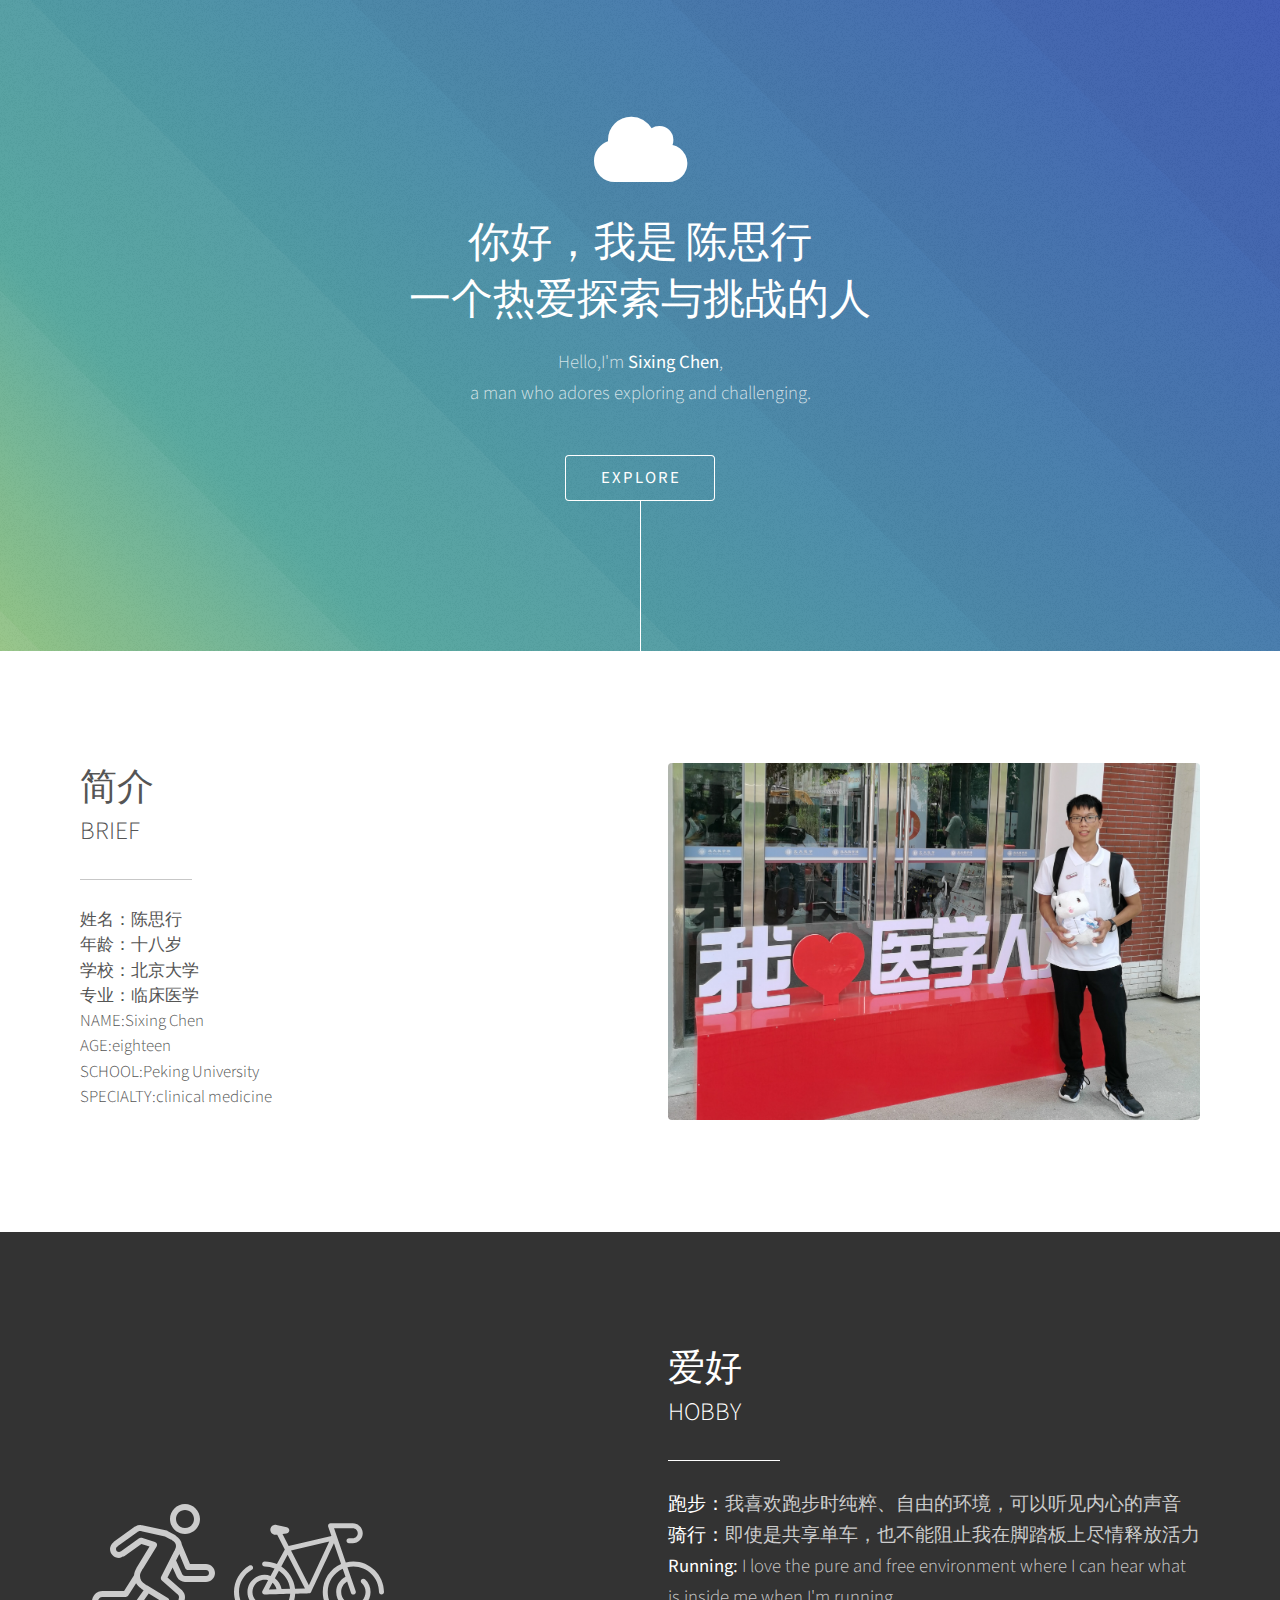
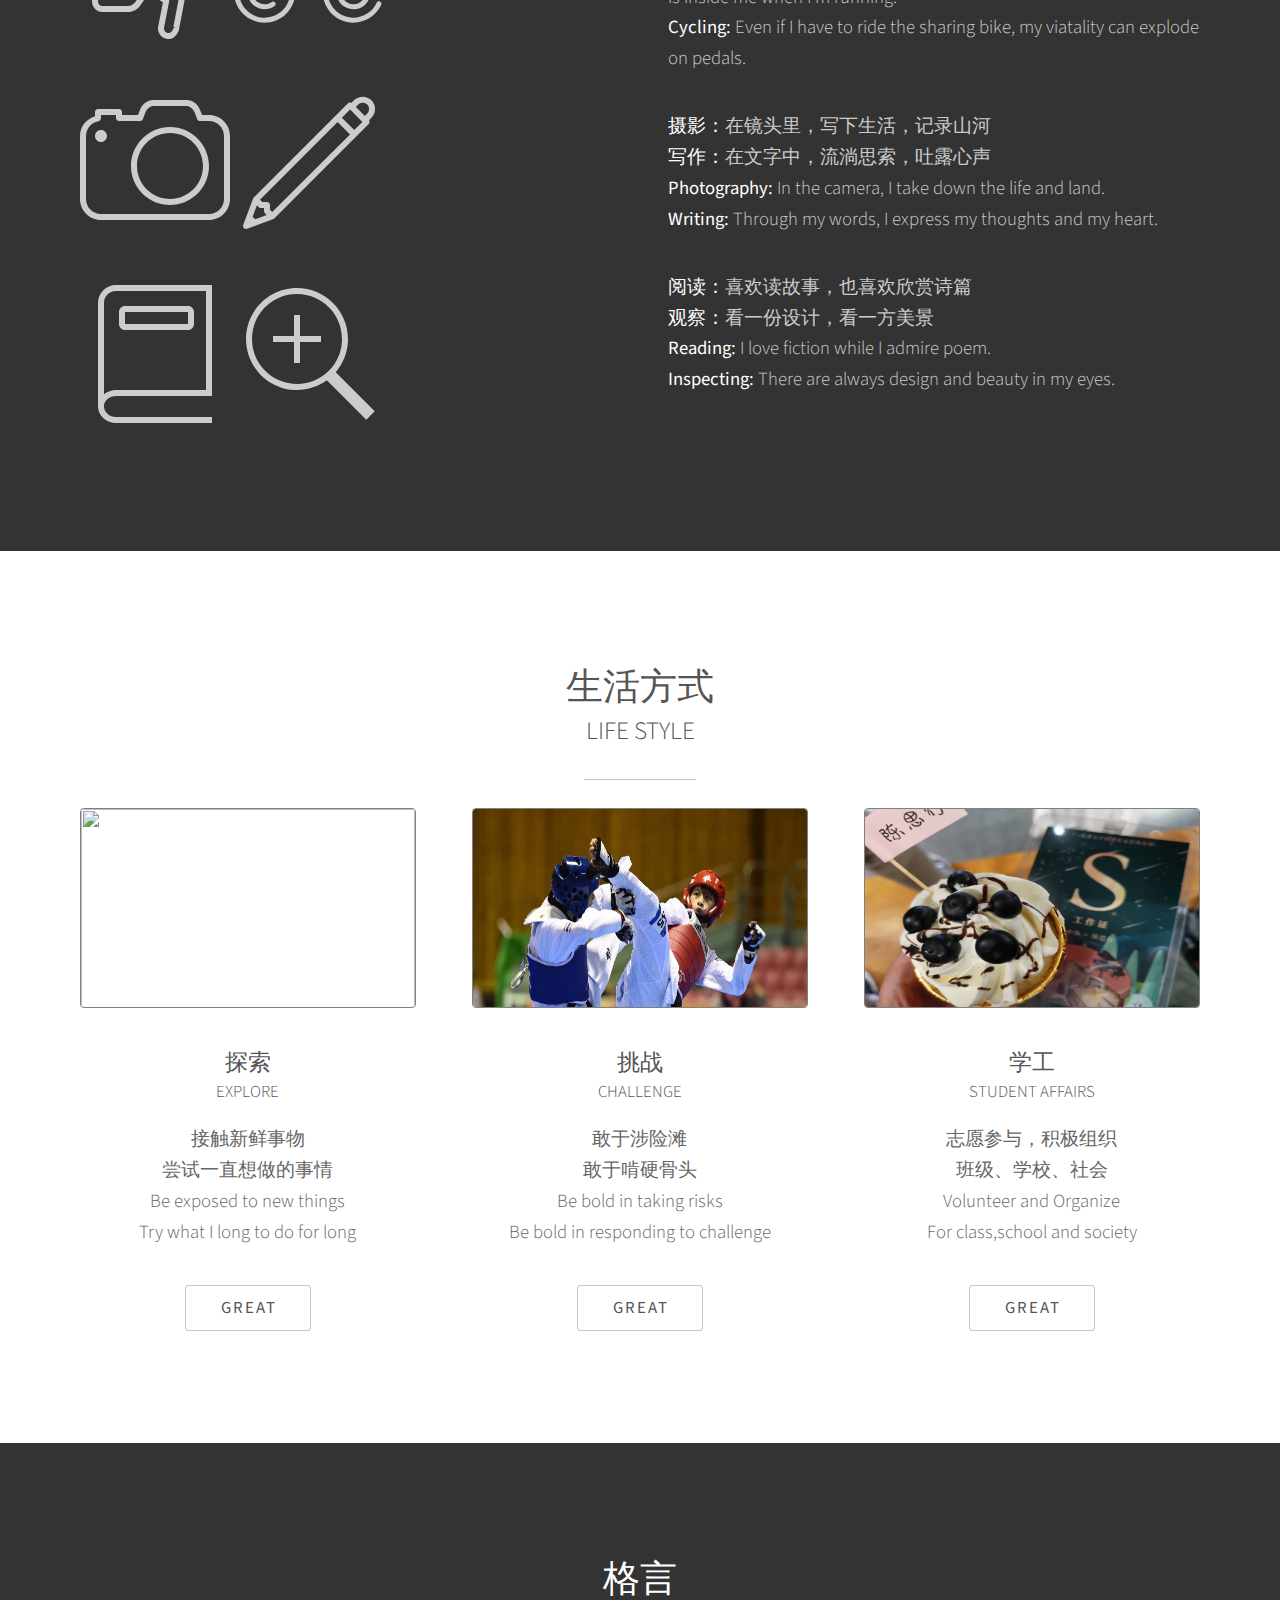
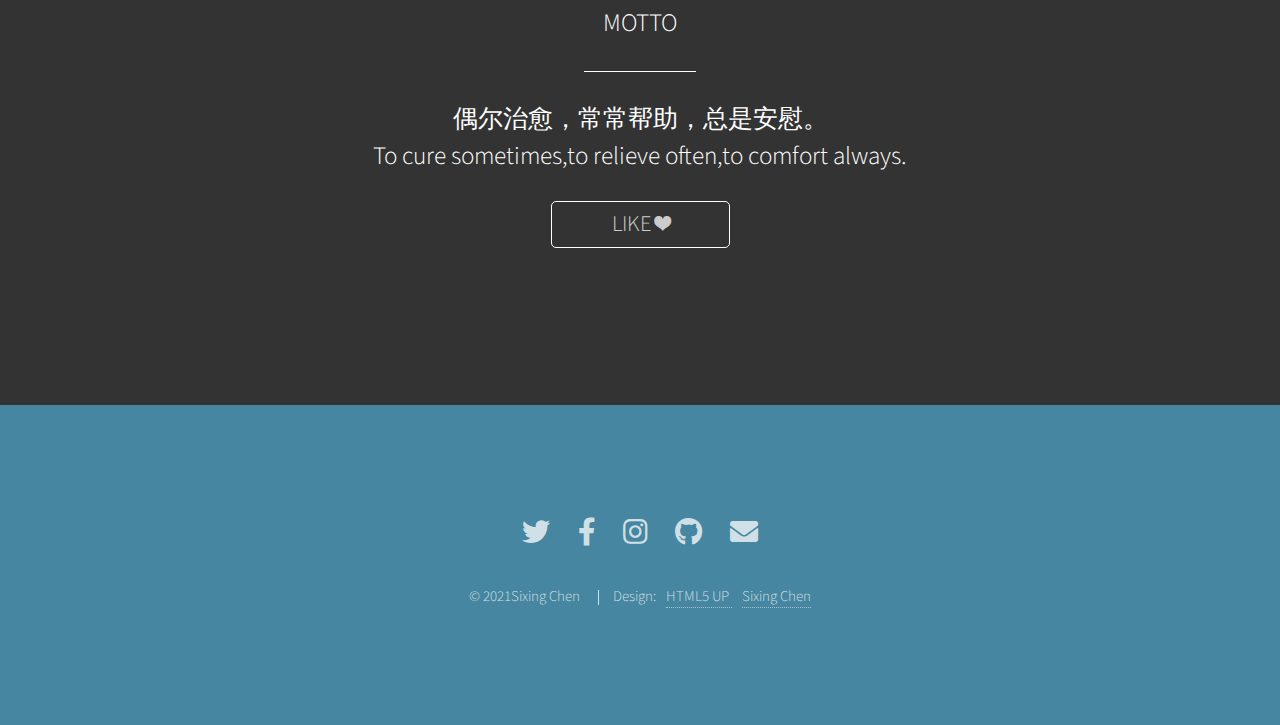
==== index.html @ 9b96d98d "8_3" ====
<!DOCTYPE HTML>
<!--
	Photon by HTML5 UP
	html5up.net | @ajlkn
	Free for personal and commercial use under the CCA 3.0 license (html5up.net/license)
-->
<html>
	<head>
		<title>陈思行个人网站</title>
		<meta charset="utf-8" />
		<meta name="viewport" content="width=device-width, initial-scale=1, user-scalable=no" />
		<link rel="stylesheet" href="assets/css/main.css" />
		<noscript><link rel="stylesheet" href="assets/css/noscript.css" /></noscript>
		<link rel="stylesheet" href="assets/css/selfedit.css" />
		<script src="https://kit.fontawesome.com/3821220a64.js" crossorigin="anonymous"></script>

		<script typet="text/javascript" src="http://libs.baidu.com/jquery/1.9.1/jquery.min.js"></script>
		<script>
			$(function () {            
				$(".like").click(function () {
					$(this).toggleClass('cs');                
				})
			})

		</script>

		<link href='images/头像.jpg' rel='shortcut icon' type='image/x-icon'>

	</head>
	<body class="is-preload">

		<!-- Header -->
			<section id="header">
				<div class="inner">
					<span class="icon solid major fa-cloud"></span>
					<h1>你好，我是 <strong>陈思行</strong><br /></h1>
					<h1>一个热爱探索与挑战的人</h1>
					<!-- <i class="fab fa-alipay" style="color: white; font-size:20px"></i>  -->
					<p>Hello,I'm <strong>Sixing Chen</strong>, <br />
					a man who adores exploring and challenging. </p>
					<ul class="actions special">
						<li><a href="#one" class="button scrolly">Explore</a></li>
					</ul>
				</div>
			</section>

		<!-- One -->
			<section id="one" class="main style1">
				<div class="container">
					<div class="row gtr-150">
						<div class="col-6 col-12-medium">
							<header class="major">
								<h2>简介<br /></h2>
								<h3>BRIEF</h3>
							</header>
							<h5>
								<div>
								姓名：陈思行</br>
								年龄：十八岁</br>
								学校：北京大学</br>
								专业：临床医学</br>
								<span>
								NAME:Sixing Chen</br>
								AGE:eighteen</br>
								SCHOOL:Peking University</br>
								SPECIALTY:clinical medicine</br>
								</span>
								</div>
							</h5>
						</div>
						<div class="col-6 col-12-medium imp-medium">
							<span class="image fit"><img src="images/横版医学人文3.jpg" alt="" /></span>
						</div>
					</div>
				</div>
			</section>

		<!-- Two -->
			<section id="two" class="main style2">
				<div class="container">
					<div class="row gtr-150">
						<div class="col-6 col-12-medium">
							<ul class="major-icons">
								<!-- <li><span class="icon solid style1 major fa-code"></span></li> -->
							</br>
						</br></br></br></br>

						<svg xmlns="http://www.w3.org/2000/svg" x="0px" y="0px"
						width="150" height="150"
						viewBox="0 0 226 226"
						style=" fill:#000000;"><g transform=""><g fill="none" fill-rule="nonzero" stroke="none" stroke-width="1" stroke-linecap="butt" stroke-linejoin="miter" stroke-miterlimit="10" stroke-dasharray="" stroke-dashoffset="0" font-family="none" font-weight="none" font-size="none" text-anchor="none" style="mix-blend-mode: normal"><path d="M0,226v-226h226v226z" fill="none"></path><g fill="#cccccc"><path d="M158.2,9.04c-12.43,0 -22.6,10.17 -22.6,22.6c0,12.41234 10.17,22.6 22.6,22.6c12.43,0 22.6,-10.18766 22.6,-22.6c0,-12.43 -10.17,-22.6 -22.6,-22.6zM158.2,18.08c7.55687,0 13.56,6.02078 13.56,13.56c0,7.53922 -6.00313,13.56 -13.56,13.56c-7.53922,0 -13.56,-6.02078 -13.56,-13.56c0,-7.53922 6.02078,-13.56 13.56,-13.56zM90.4,40.68c-2.34828,0 -4.55531,0.65328 -6.44453,1.695c-0.44141,0.14125 -0.8475,0.35313 -1.23594,0.60031l-31.30453,22.49406c-0.54734,0.38844 -1.00641,0.90047 -1.32422,1.48313c-2.825,2.48953 -4.89078,5.84422 -4.89078,9.8875c0,7.43328 6.12672,13.56 13.56,13.56c2.20703,0 3.93734,-1.20063 5.77359,-2.13641c0.95344,0.01766 1.90687,-0.2825 2.68375,-0.8475l25.24844,-18.15063l12.27109,3.88438l-19.28063,31.42813c-0.21188,0.35313 -0.38844,0.72391 -0.49438,1.11234c-1.9775,3.17812 -3.31937,6.83297 -3.53125,10.80562c-0.10594,0.14125 -0.19422,0.2825 -0.2825,0.42375l-14.74297,23.20031h-32.50516c-8.68687,0 -15.82,7.13313 -15.82,15.82c0,8.68687 7.13313,15.82 15.82,15.82h38.11984c7.30969,0 14.19562,-3.56656 18.43312,-9.53438l13.10094,-18.50375l21.38172,13.18922l-7.13312,36.63672c-0.05297,0.30016 -0.07063,0.61797 -0.07063,0.93578c-0.10594,0.68859 -0.21188,1.39484 -0.21188,2.13641c0,8.68688 7.13313,15.82 15.82,15.82c6.58578,0 11.61781,-4.46703 13.98375,-10.24063c0.81219,-0.68859 1.35953,-1.60672 1.55375,-2.64844v-0.01766l9.16359,-48.21922c0.07063,-0.35313 0.08828,-0.72391 0.07063,-1.09469c0.03531,-0.31781 0.08828,-0.51203 0.08828,-1.05937c0,-3.30172 -1.39484,-6.16203 -3.33703,-8.49266c-0.26484,-0.63562 -0.67094,-1.18297 -1.16531,-1.62438l-21.82312,-19.33359l7.6275,-15.06078l6.35625,14.00141c0.14125,0.31781 0.31781,0.60031 0.51203,0.86516c2.31297,4.16688 6.74469,7.04484 11.82969,7.04484h31.64c7.43328,0 13.56,-6.12672 13.56,-13.56c0,-7.43328 -6.12672,-13.56 -13.56,-13.56h-24.11844l-12.18281,-29.02688c-0.65328,-5.59703 -4.14922,-10.15234 -8.77516,-13.03031c-0.40609,-0.60031 -0.95344,-1.11234 -1.58906,-1.46547l-11.31766,-6.32094c-0.38844,-0.21188 -0.79453,-0.37078 -1.23594,-0.45906l-36.90156,-8.05125c-0.35312,-0.07062 -0.70625,-0.10594 -1.05937,-0.08828c-0.72391,-0.14125 -1.39484,-0.31781 -2.26,-0.31781zM90.4,49.72c0.2825,0 0.63562,0.05297 1.13,0.17656c0.58266,0.14125 1.18297,0.17656 1.76562,0.10594l-0.70625,0.08828l35.45375,7.75109l9.19891,5.12031l-0.52969,-1.64203c0.40609,1.21828 1.30656,2.20703 2.48953,2.71906c3.19578,1.37719 5.43813,4.53766 5.43813,8.28078c0,1.57141 -0.42375,3.01922 -1.20063,4.39641c-0.61797,1.07703 -0.75922,2.33063 -0.42375,3.51359l-0.49437,-1.58906l-20.26937,40.09734c-0.93578,1.83625 -0.51203,4.06094 1.04172,5.42047l23.53578,20.88734l-0.35312,-0.97109c0.26484,0.67094 0.67094,1.28891 1.20062,1.76563c0.91813,0.86516 1.48313,1.99516 1.48313,3.31938c0,-0.08828 -0.01766,0.08828 -0.07063,0.63562c-0.10594,0.70625 -0.01766,1.43016 0.21188,2.10109l-0.37078,-1.05937l-8.22781,43.34609h3.72547c-2.17172,0 -4.04328,1.55375 -4.44938,3.69016c-0.58266,3.14281 -3.28406,5.52641 -6.63875,5.52641c-3.79609,0 -6.78,-2.98391 -6.78,-6.78c0,-0.44141 0.05297,-0.88281 0.14125,-1.34187c0,-0.05297 0.01766,-0.10594 0.01766,-0.15891l7.68047,-39.55c0.35312,-1.85391 -0.45906,-3.72547 -2.06578,-4.71422l-32.71703,-20.19875l0.44141,1.74797c-0.31781,-1.27125 -1.16531,-2.33062 -2.31297,-2.93094c-4.36109,-2.26 -7.345,-6.69172 -7.345,-11.95328c0,-2.94859 0.95344,-5.63234 2.57781,-7.89234c0.79453,-1.11234 1.05937,-2.50719 0.68859,-3.83141l0.49438,1.83625l21.29344,-34.67687c0.72391,-1.18297 0.86516,-2.64844 0.38844,-3.93734c-0.49437,-1.30656 -1.55375,-2.31297 -2.87797,-2.73672l-19.93391,-6.32094c-1.35953,-0.44141 -2.84266,-0.19422 -3.99031,0.63563l-26.66094,19.15703c-0.26484,0.15891 -0.51203,0.31781 -0.74156,0.51203c-0.82984,0.70625 -1.78328,1.09469 -2.87797,1.09469c-2.56016,0 -4.52,-1.95984 -4.52,-4.52c0,-1.65969 0.86516,-3.01922 2.18937,-3.81375c0.22953,-0.15891 0.45906,-0.31781 0.65328,-0.51203c0.01766,-0.01766 0.03531,-0.03531 0.05297,-0.05297l29.99797,-21.50531l-0.8475,0.12359c0.60031,-0.08828 1.18297,-0.31781 1.71266,-0.65328c0.72391,-0.45906 1.51844,-0.70625 2.40125,-0.70625zM149.67203,84.53812l8.88109,21.16984c0.70625,1.67734 2.34828,2.77203 4.16688,2.77203h27.12c2.56016,0 4.52,1.95984 4.52,4.52c0,2.56016 -1.95984,4.52 -4.52,4.52h-31.64c-1.83625,0 -3.35469,-1.07703 -4.07859,-2.61312c-0.31781,-0.68859 -0.81219,-1.28891 -1.43016,-1.73031l0.86516,0.58266l-8.82812,-19.47484zM84.53812,128.44922c1.83625,2.94859 4.34344,5.45578 7.25672,7.41563c0.37078,0.61797 0.88281,1.14766 1.50078,1.51844l2.56016,1.58906l-12.78312,18.02703c-2.5425,3.58422 -6.65641,5.72063 -11.05281,5.72063h-38.11984c-3.79609,0 -6.78,-2.98391 -6.78,-6.78c0,-3.79609 2.98391,-6.78 6.78,-6.78h34.99469c1.55375,0 2.98391,-0.79453 3.81375,-2.10109z"></path></g><path d="" fill="none"></path></g></g></svg>

						<svg xmlns="http://www.w3.org/2000/svg" x="0px" y="0px"
						width="150" height="150"
						viewBox="0 0 226 226"
						style=" fill:#000000;"><g fill="none" fill-rule="nonzero" stroke="none" stroke-width="1" stroke-linecap="butt" stroke-linejoin="miter" stroke-miterlimit="10" stroke-dasharray="" stroke-dashoffset="0" font-family="none" font-weight="none" font-size="none" text-anchor="none" style="mix-blend-mode: normal"><path d="M0,226v-226h226v226z" fill="none"></path><g fill="#cccccc"><path d="M168.4458,97.00862l-17.67744,-51.33778h28.1483c4.15369,0 7.53333,3.37964 7.53333,7.53333c0,4.15369 -3.37964,7.53333 -7.53333,7.53333h-5.65c-2.08014,0 -3.76667,1.68652 -3.76667,3.76667c0,2.08014 1.68652,3.76667 3.76667,3.76667h5.65c8.30785,0 15.06667,-6.75881 15.06667,-15.06667c0,-8.30785 -6.75881,-15.06667 -15.06667,-15.06667h-33.42917c-2.58346,0 -4.40323,2.54956 -3.56138,4.99272l4.84393,14.06662l-64.42836,15.00405l-9.26788,-17.96088l6.01537,-0.73215c5.44142,-0.66246 5.80208,-8.46511 0.44164,-9.62195l-15.55257,-3.35422c-2.41961,-0.52121 -4.94375,0.10311 -7.04885,2.20774c-4.71445,4.7154 -1.31504,12.76759 5.27239,12.76759c0.57912,0 0.76134,-0.03673 2.8961,-0.29662l11.45867,22.20874l-11.89419,22.04442c-5.67213,-2.49542 -11.93704,-3.88438 -18.5207,-3.88438c-2.08014,0 -3.76667,1.68653 -3.76667,3.76667c0,2.08014 1.68652,3.76667 3.76667,3.76667c5.29028,0 10.33479,1.07162 14.93013,3.0058l-6.0761,11.26139c-16.91375,-6.14438 -34.74985,6.4556 -34.74985,24.34114c0,21.08015 23.91975,33.21823 40.91824,21.09569c1.69359,-1.20816 2.08767,-3.56044 0.87952,-5.25403c-1.20816,-1.69359 -3.56091,-2.0872 -5.25403,-0.87952c-12.06934,8.60872 -29.0104,-0.03625 -29.0104,-14.96214c0,-12.1475 11.69362,-21.09004 23.58875,-17.61811l-8.54092,15.82942c-1.36918,2.53685 0.51132,5.62928 3.42108,5.55395c8.12423,-0.22883 24.303,-0.68459 38.39834,-1.0815c-1.38425,20.04008 -18.11908,35.92458 -38.50475,35.92458c-21.28873,0 -38.60833,-17.3196 -38.60833,-38.60833c0,-13.74457 7.40103,-26.56206 19.31405,-33.44988c1.80094,-1.04101 2.41726,-3.3448 1.37577,-5.14621c-1.04148,-1.80141 -3.34527,-2.41679 -5.14621,-1.37577c-14.23423,8.2297 -23.07695,23.5459 -23.07695,39.97187c0,25.44242 20.69925,46.14167 46.14167,46.14167c24.61375,0 44.78708,-19.37291 46.07528,-43.6712c22.7549,-0.64128 21.1503,-0.55182 21.7605,-0.71614c1.01512,-0.27167 1.89275,-0.9638 2.38524,-1.9403c0.04332,-0.08663 34.19145,-73.14019 34.23241,-73.22777l10.73029,31.16258c-16.24045,7.15102 -27.60872,23.39712 -27.60872,42.25117c0,25.44242 20.69925,46.14167 46.14167,46.14167c17.96041,0 34.4198,-10.54478 41.93336,-26.86528c0.8701,-1.88993 0.04379,-4.12685 -1.84614,-4.99648c-1.88945,-0.8701 -4.12685,-0.04426 -4.99648,1.84614c-6.28798,13.65746 -20.06174,22.48229 -35.09074,22.48229c-21.28873,0 -38.60833,-17.3196 -38.60833,-38.60833c0,-15.55633 9.25376,-28.98403 22.54068,-35.09215l4.16358,12.09194c-8.4976,4.39664 -13.99175,13.22288 -13.99175,23.00021c0,14.27896 11.61687,25.89583 25.89583,25.89583c23.55203,0 34.85202,-29.12669 17.46603,-45.01449c-1.53492,-1.40261 -3.91733,-1.29715 -5.32136,0.23965c-1.40308,1.53539 -1.2962,3.9178 0.23965,5.32136c12.3283,11.26704 4.31707,31.92015 -12.38433,31.92015c-10.12527,0 -18.3625,-8.23723 -18.3625,-18.3625c0,-6.55306 3.47993,-12.50439 8.94819,-15.77009l5.85246,16.99661c0.67753,1.96808 2.82265,3.01192 4.7879,2.33533c1.96714,-0.67706 3.01239,-2.82076 2.33533,-4.7879l-12.50769,-36.32432c24.37316,-5.80773 47.55464,12.79348 47.55464,37.55037c0,2.08014 1.68652,3.76667 3.76667,3.76667c2.08014,0 3.76667,-1.68653 3.76667,-3.76667c0,-29.99114 -28.35641,-52.16692 -57.5542,-44.71222zM62.36894,47.9539c0.06498,-0.06498 0.02448,-0.05744 0.18551,-0.0226zM67.69642,109.70464c9.01222,6.0874 15.31668,15.87885 16.7386,27.16944l-12.78407,0.36019c-1.11823,-6.42311 -4.63112,-12.2299 -10.02969,-16.27012zM58.00761,127.66175c2.94506,2.48176 5.08877,5.87977 6.0036,9.78768l-11.45867,0.32299zM92.0046,136.66079c-1.54104,-14.06003 -9.42326,-26.23907 -20.71808,-33.60903l9.4548,-17.52206l26.16468,50.71157zM112.83332,131.29941l-26.92978,-52.19282l57.59751,-13.4131z"></path></g></g></svg>

					</br>
				</br>

				<svg xmlns="http://www.w3.org/2000/svg" x="0px" y="0px"
				width="150" height="150"
				viewBox="0 0 172 172"
				style=" fill:#000000;"><g fill="none" fill-rule="nonzero" stroke="none" stroke-width="1" stroke-linecap="butt" stroke-linejoin="miter" stroke-miterlimit="10" stroke-dasharray="" stroke-dashoffset="0" font-family="none" font-weight="none" font-size="none" text-anchor="none" style="mix-blend-mode: normal"><path d="M0,172v-172h172v172z" fill="none"></path><g fill="#cccccc"><path d="M83.85,13.76c-6.54406,0 -12.64469,4.86438 -15.265,11.61l-2.15,5.59h-18.275v-3.44c0,-1.89469 -1.54531,-3.44 -3.44,-3.44h-24.08c-1.89469,0 -3.44,1.54531 -3.44,3.44v4.8375c-9.84969,3.02344 -17.2,11.87875 -17.2,22.6825v72.24c0,13.26281 10.81719,24.08 24.08,24.08h123.84c13.26281,0 24.08,-10.81719 24.08,-24.08v-72.24c0,-13.26281 -10.81719,-24.08 -24.08,-24.08h-7.955l-2.15,-5.59c-2.62031,-6.74562 -8.7075,-11.61 -15.265,-11.61zM83.85,20.64h38.7c2.63375,0 7.17563,2.98313 8.815,7.2025l3.01,7.8475c0.52406,1.31688 1.81406,2.16344 3.225,2.15h10.32c9.54063,0 17.2,7.65938 17.2,17.2v72.24c0,9.54063 -7.65937,17.2 -17.2,17.2h-123.84c-9.54062,0 -17.2,-7.65937 -17.2,-17.2v-72.24c0,-8.55969 6.16781,-15.61437 14.2975,-16.985c1.65281,-0.25531 2.87563,-1.66625 2.9025,-3.3325v-3.7625h17.2v3.44c0,1.89469 1.54531,3.44 3.44,3.44h24.08c1.41094,0.01344 2.70094,-0.83312 3.225,-2.15l3.01,-7.8475c1.63938,-4.21937 6.18125,-7.2025 8.815,-7.2025zM103.2,44.72c-24.64437,0 -44.72,20.07563 -44.72,44.72c0,24.64438 20.07563,44.72 44.72,44.72c24.64438,0 44.72,-20.07562 44.72,-44.72c0,-24.64437 -20.07562,-44.72 -44.72,-44.72zM24.08,48.16c-3.80281,0 -6.88,3.07719 -6.88,6.88c0,3.80281 3.07719,6.88 6.88,6.88c3.80281,0 6.88,-3.07719 6.88,-6.88c0,-3.80281 -3.07719,-6.88 -6.88,-6.88zM103.2,51.6c20.93563,0 37.84,16.90438 37.84,37.84c0,20.93563 -16.90437,37.84 -37.84,37.84c-20.93562,0 -37.84,-16.90437 -37.84,-37.84c0,-20.93562 16.90438,-37.84 37.84,-37.84z"></path></g></g></svg>

				<svg xmlns="http://www.w3.org/2000/svg" x="0px" y="0px"
				width="150" height="150"
				viewBox="0 0 226 226"
				style=" fill:#000000;"><g fill="none" fill-rule="nonzero" stroke="none" stroke-width="1" stroke-linecap="butt" stroke-linejoin="miter" stroke-miterlimit="10" stroke-dasharray="" stroke-dashoffset="0" font-family="none" font-weight="none" font-size="none" text-anchor="none" style="mix-blend-mode: normal"><path d="M0,226v-226h226v226z" fill="none"></path><g fill="#cccccc"><path d="M193.93625,13.13625c-4.76719,0 -9.53437,1.76563 -13.13625,5.3675l-3.81375,3.6725c-0.91813,-0.47672 -1.95984,-0.61797 -2.96625,-0.42375c-0.86516,0.19422 -1.64203,0.63563 -2.26,1.27125l-141.95625,141.95625c-0.44141,0.44141 -0.77688,0.97109 -0.98875,1.55375l-14.9725,39.8325c-0.60031,1.64203 -0.19422,3.49594 1.05937,4.73188c1.23594,1.25359 3.08984,1.65969 4.73188,1.05937l39.8325,-14.9725c0.58266,-0.21187 1.11234,-0.54734 1.55375,-0.98875l141.95625,-141.95625c1.51844,-1.57141 1.71266,-4.00797 0.42375,-5.79125l3.6725,-3.6725c7.20375,-7.20375 7.20375,-19.06875 0,-26.2725c-3.60188,-3.60187 -8.36906,-5.3675 -13.13625,-5.3675zM193.93625,22.17625c2.47188,0 4.96141,0.86516 6.78,2.68375c3.65484,3.65484 3.65484,9.90516 0,13.56l-3.53125,3.6725l-13.56,-13.56l3.53125,-3.6725c1.81859,-1.81859 4.30813,-2.68375 6.78,-2.68375zM174.8675,32.4875l18.645,18.645l-12.43,12.28875l-18.50375,-18.50375zM156.08125,51.27375l18.645,18.645l-117.09625,116.955l-3.39,-3.53125v-7.0625c0,-2.48953 -2.03047,-4.52 -4.52,-4.52h-7.0625l-3.53125,-3.39zM34.60625,176.70375l2.825,2.825c0.86516,0.8475 2.04812,1.30656 3.24875,1.27125h4.52v4.52c-0.03531,1.20063 0.42375,2.38359 1.27125,3.24875l2.825,2.825l-17.2325,6.4975l-3.955,-3.955z"></path></g></g></svg>

			</br>
		</br>

		<svg xmlns="http://www.w3.org/2000/svg" x="0px" y="0px"
		width="150" height="150"
		viewBox="0 0 226 226"
		style=" fill:#000000;"><g fill="none" fill-rule="nonzero" stroke="none" stroke-width="1" stroke-linecap="butt" stroke-linejoin="miter" stroke-miterlimit="10" stroke-dasharray="" stroke-dashoffset="0" font-family="none" font-weight="none" font-size="none" text-anchor="none" style="mix-blend-mode: normal"><path d="M0,226v-226h226v226z" fill="none"></path><g fill="#cccccc"><path d="M54.24,9.04c-14.91953,0 -27.12,12.20047 -27.12,27.12v155.56922c0,14.35453 12.80078,25.23078 27.12,25.23078h144.64v-9.04h-144.64c-9.76391,0 -18.08,-7.32734 -18.08,-16.19078c0,-8.86344 8.13953,-15.44922 18.08,-15.44922h144.64v-167.24zM54.24,18.08h135.6v149.16h-135.6c-6.74469,0 -13.13625,2.43656 -18.08,6.40922v-137.48922c0,-10.02875 8.05125,-18.08 18.08,-18.08zM67.8,40.68c-4.94375,0 -9.04,4.09625 -9.04,9.04v18.08c0,4.94375 4.09625,9.04 9.04,9.04h94.92c4.94375,0 9.04,-4.09625 9.04,-9.04v-18.08c0,-4.94375 -4.09625,-9.04 -9.04,-9.04zM67.8,49.72h94.92v18.08h-94.92z"></path></g></g></svg>

		<svg xmlns="http://www.w3.org/2000/svg" x="0px" y="0px"
		width="150" height="150"
		viewBox="0 0 226 226"
		style=" fill:#000000;"><g fill="none" fill-rule="nonzero" stroke="none" stroke-width="1" stroke-linecap="butt" stroke-linejoin="miter" stroke-miterlimit="10" stroke-dasharray="" stroke-dashoffset="0" font-family="none" font-weight="none" font-size="none" text-anchor="none" style="mix-blend-mode: normal"><path d="M0,226v-226h226v226z" fill="none"></path><g fill="#cccccc"><path d="M94.92,13.56c-42.39266,0 -76.84,34.44734 -76.84,76.84c0,42.39266 34.44734,76.84 76.84,76.84c16.77344,0 32.27563,-5.40281 44.9175,-14.54875l59.46625,59.325l12.7125,-12.7125l-58.76,-58.90125c11.54719,-13.45406 18.50375,-30.91609 18.50375,-50.0025c0,-42.39266 -34.44734,-76.84 -76.84,-76.84zM94.92,22.6c37.50188,0 67.8,30.29812 67.8,67.8c0,37.50188 -30.29812,67.8 -67.8,67.8c-37.50187,0 -67.8,-30.29812 -67.8,-67.8c0,-37.50187 30.29813,-67.8 67.8,-67.8zM90.4,54.24v31.64h-31.64v9.04h31.64v31.64h9.04v-31.64h31.64v-9.04h-31.64v-31.64z"></path></g></g></svg>




	</br>							

								<!-- <li><span class="icon solid style2 major fa-bolt"></span></li>
								<li><span class="icon solid style3 major fa-camera-retro"></span></li>
								<li><span class="icon solid style4 major fa-cog"></span></li>
								<li><span class="icon solid style5 major fa-desktop"></span></li>
								<li><span class="icon solid style6 major fa-calendar"></span></li> -->
							</ul>
						</div>
						<div class="col-6 col-12-medium">
							<header class="major">
								<h2>爱好<br /></h3>
								<h3>HOBBY</h3>
							</header>
							<p>
								<strong>跑步：</strong>我喜欢跑步时纯粹、自由的环境，可以听见内心的声音</br>
								<strong>骑行：</strong>即使是共享单车，也不能阻止我在脚踏板上尽情释放活力</br>
							
								<strong>Running:</strong> I love the pure and free environment where I can hear what is inside me when I'm running.</br>
								<strong>Cycling:</strong> Even if I have to ride the sharing bike, my viatality can explode on pedals. </br>
							</p>

							<p>
								<strong>摄影：</strong>在镜头里，写下生活，记录山河</br>
								<strong>写作：</strong>在文字中，流淌思索，吐露心声</br>
							
								<strong>Photography:</strong> In the camera, I take down the life and land.</br>
								<strong>Writing:</strong> Through my words, I express my thoughts and my heart. </br>
							</p>

							<p>
								<strong>阅读：</strong>喜欢读故事，也喜欢欣赏诗篇</br>
								<strong>观察：</strong>看一份设计，看一方美景</br>
							
								<strong>Reading:</strong> I love fiction while I admire poem.</br>
								<strong>Inspecting:</strong> There are always design and beauty in my eyes.</br>

							</p>

						</div>
					</div>
				</div>
			</section>

		<!-- Three -->
			<section id="three" class="main style1 special">
				<div class="container">
					<header class="major">
						<h2>生活方式</h2>
						<h3>LIFE STYLE</h3>
					</header>
					<!-- <p>
						热爱与专注</br>
						love and focus</br>
					</p> -->
					<div class="row gtr-150">
						<div class="col-4 col-12-medium">
							<!-- <div class="image_box_3"> -->
								<!-- <span id="建设1" class="image fit"><img src="images/正在建设敬请期待.png" alt="" /></span>  -->
								<span class="image fit"><img class=" three_img" src="images/龙猫.jpg" alt="" /></span> 
								<!-- <span id="建设1" ><img src="images/正在建设敬请期待.png" alt="" /></span> -->
							<!-- </div>
	 -->
							
							<!-- <h3 class="chinese_title">探索</h3>
							<h4 class="english_title">EXPLORE</h4> -->
							<header class="majorr">
								<h4>探索</h4>
								<h5>EXPLORE</h5>
							</header>
							<p>
								接触新鲜事物</br>
								尝试一直想做的事情</br>
								Be exposed to new things</br>
							    Try what I long to do for long</br>
							</p>
							<ul class="actions special">
								<li><a href="#" class="button">Great</a></li>
							</ul>
						</div>
						<div class="col-4 col-12-medium">
							<span class="image fit"><img class=" three_img" src="images/跆拳道6.jpg" alt="" /></span>
							<header class="majorr">
								<h4>挑战</h4>
								<h5>CHALLENGE</h5>
							</header>
							<p>
								敢于涉险滩</br>
								敢于啃硬骨头</br>
								Be bold in taking risks</br>
							    Be bold in responding to challenge</br>
							</p>
							
							<ul class="actions special">
								<li><a href="#" class="button">Great</a></li>
							</ul>
						</div>
						<div class="col-4 col-12-medium">
							<span class="image fit"><img class=" three_img" src="images/文体部.jpg" alt="" /></span>
							<header class="majorr">
								<h4>学工</h4>
								<h5>STUDENT AFFAIRS</h5>
							</header>
							<p>
								志愿参与，积极组织</br>
								班级、学校、社会</br>
								Volunteer and Organize</br>
							    For class,school and society</br>
							</p>
							<ul class="actions special">
								<li><a href="#" class="button">Great</a></li>
							</ul>
						</div>
					</div>
				</div>
			</section>

		<!-- Four -->
			<section id="four" class="main style2 special">
				<div class="container">
					<header class="major">
						<!-- <h2>偶尔治愈</h2>
						<h2>常常帮助</h2>
						<h2>总是安慰</h2> -->
						<h2>格言</h2>
						<h3>MOTTO</h3>
						<!-- <h2>to leap sometimes, to smile often, to love always</h2> -->
					</header>
					<h3>
						偶尔治愈，常常帮助，总是安慰。</br>
						To cure sometimes,to relieve often,to comfort always.</br>
					</h3>
					<ul class="actions special">
						<!-- <li><a href="#" class="button wide primary">LIKE</a></li> -->
						<li><p class="like">LIKE &#10084;</p></li>
						<!-- <li><a href="#" class="button wide">JOIN</a></li> -->
					</ul>
				</div>
			</section>

		<!-- Five -->
		<!--
			<section id="five" class="main style1">
				<div class="container">
					<header class="major special">
						<h2>Elements</h2>
					</header>

					<section>
						<h4>Text</h4>
						<p>This is <b>bold</b> and this is <strong>strong</strong>. This is <i>italic</i> and this is <em>emphasized</em>.
						This is <sup>superscript</sup> text and this is <sub>subscript</sub> text.
						This is <u>underlined</u> and this is code: <code>for (;;) { ... }</code>. Finally, <a href="#">this is a link</a>.</p>
						<hr />
						<header>
							<h4>Heading with a Subtitle</h4>
							<p>Lorem ipsum dolor sit amet nullam id egestas urna aliquam</p>
						</header>
						<p>Nunc lacinia ante nunc ac lobortis. Interdum adipiscing gravida odio porttitor sem non mi integer non faucibus ornare mi ut ante amet placerat aliquet. Volutpat eu sed ante lacinia sapien lorem accumsan varius montes viverra nibh in adipiscing blandit tempus accumsan.</p>
						<header>
							<h5>Heading with a Subtitle</h5>
							<p>Lorem ipsum dolor sit amet nullam id egestas urna aliquam</p>
						</header>
						<p>Nunc lacinia ante nunc ac lobortis. Interdum adipiscing gravida odio porttitor sem non mi integer non faucibus ornare mi ut ante amet placerat aliquet. Volutpat eu sed ante lacinia sapien lorem accumsan varius montes viverra nibh in adipiscing blandit tempus accumsan.</p>
						<hr />
						<h2>Heading Level 2</h2>
						<h3>Heading Level 3</h3>
						<h4>Heading Level 4</h4>
						<h5>Heading Level 5</h5>
						<h6>Heading Level 6</h6>
						<hr />
						<h5>Blockquote</h5>
						<blockquote>Fringilla nisl. Donec accumsan interdum nisi, quis tincidunt felis sagittis eget tempus euismod. Vestibulum ante ipsum primis in faucibus vestibulum. Blandit adipiscing eu felis iaculis volutpat ac adipiscing accumsan faucibus. Vestibulum ante ipsum primis in faucibus lorem ipsum dolor sit amet nullam adipiscing eu felis.</blockquote>
						<h5>Preformatted</h5>
						<pre><code>i = 0;

while (!deck.isInOrder()) {
print 'Iteration ' + i;
deck.shuffle();
i++;
}

print 'It took ' + i + ' iterations to sort the deck.';</code></pre>
					</section>

					<section>
						<h4>Lists</h4>
						<div class="row">
							<div class="col-6 col-12-medium">
								<h5>Unordered</h5>
								<ul>
									<li>Dolor pulvinar etiam.</li>
									<li>Sagittis adipiscing.</li>
									<li>Felis enim feugiat.</li>
								</ul>
								<h5>Alternate</h5>
								<ul class="alt">
									<li>Dolor pulvinar etiam.</li>
									<li>Sagittis adipiscing.</li>
									<li>Felis enim feugiat.</li>
								</ul>
							</div>
							<div class="col-6 col-12-medium">
								<h5>Ordered</h5>
								<ol>
									<li>Dolor pulvinar etiam.</li>
									<li>Etiam vel felis viverra.</li>
									<li>Felis enim feugiat.</li>
									<li>Dolor pulvinar etiam.</li>
									<li>Etiam vel felis lorem.</li>
									<li>Felis enim et feugiat.</li>
								</ol>
								<h5>Icons</h5>
								<ul class="icons">
									<li><a href="#" class="icon brands fa-twitter"><span class="label">Twitter</span></a></li>
									<li><a href="#" class="icon brands fa-facebook-f"><span class="label">Facebook</span></a></li>
									<li><a href="#" class="icon brands fa-instagram"><span class="label">Instagram</span></a></li>
									<li><a href="#" class="icon brands fa-github"><span class="label">Github</span></a></li>
								</ul>
							</div>
						</div>
						<h5>Actions</h5>
						<div class="row">
							<div class="col-6 col-12-medium">
								<ul class="actions">
									<li><a href="#" class="button primary">Default</a></li>
									<li><a href="#" class="button">Default</a></li>
								</ul>
								<ul class="actions small">
									<li><a href="#" class="button primary small">Small</a></li>
									<li><a href="#" class="button small">Small</a></li>
								</ul>
								<ul class="actions stacked">
									<li><a href="#" class="button primary">Default</a></li>
									<li><a href="#" class="button">Default</a></li>
								</ul>
								<ul class="actions stacked">
									<li><a href="#" class="button primary small">Small</a></li>
									<li><a href="#" class="button small">Small</a></li>
								</ul>
							</div>
							<div class="col-6 col-12-medium">
								<ul class="actions stacked">
									<li><a href="#" class="button primary fit">Default</a></li>
									<li><a href="#" class="button fit">Default</a></li>
								</ul>
								<ul class="actions stacked">
									<li><a href="#" class="button primary small fit">Small</a></li>
									<li><a href="#" class="button small fit">Small</a></li>
								</ul>
							</div>
						</div>
					</section>

					<section>
						<h4>Table</h4>
						<h5>Default</h5>
						<div class="table-wrapper">
							<table>
								<thead>
									<tr>
										<th>Name</th>
										<th>Description</th>
										<th>Price</th>
									</tr>
								</thead>
								<tbody>
									<tr>
										<td>Item One</td>
										<td>Ante turpis integer aliquet porttitor.</td>
										<td>29.99</td>
									</tr>
									<tr>
										<td>Item Two</td>
										<td>Vis ac commodo adipiscing arcu aliquet.</td>
										<td>19.99</td>
									</tr>
									<tr>
										<td>Item Three</td>
										<td> Morbi faucibus arcu accumsan lorem.</td>
										<td>29.99</td>
									</tr>
									<tr>
										<td>Item Four</td>
										<td>Vitae integer tempus condimentum.</td>
										<td>19.99</td>
									</tr>
									<tr>
										<td>Item Five</td>
										<td>Ante turpis integer aliquet porttitor.</td>
										<td>29.99</td>
									</tr>
								</tbody>
								<tfoot>
									<tr>
										<td colspan="2"></td>
										<td>100.00</td>
									</tr>
								</tfoot>
							</table>
						</div>

						<h5>Alternate</h5>
						<div class="table-wrapper">
							<table class="alt">
								<thead>
									<tr>
										<th>Name</th>
										<th>Description</th>
										<th>Price</th>
									</tr>
								</thead>
								<tbody>
									<tr>
										<td>Item One</td>
										<td>Ante turpis integer aliquet porttitor.</td>
										<td>29.99</td>
									</tr>
									<tr>
										<td>Item Two</td>
										<td>Vis ac commodo adipiscing arcu aliquet.</td>
										<td>19.99</td>
									</tr>
									<tr>
										<td>Item Three</td>
										<td> Morbi faucibus arcu accumsan lorem.</td>
										<td>29.99</td>
									</tr>
									<tr>
										<td>Item Four</td>
										<td>Vitae integer tempus condimentum.</td>
										<td>19.99</td>
									</tr>
									<tr>
										<td>Item Five</td>
										<td>Ante turpis integer aliquet porttitor.</td>
										<td>29.99</td>
									</tr>
								</tbody>
								<tfoot>
									<tr>
										<td colspan="2"></td>
										<td>100.00</td>
									</tr>
								</tfoot>
							</table>
						</div>
					</section>

					<section>
						<h4>Buttons</h4>
						<ul class="actions">
							<li><a href="#" class="button primary">Primary</a></li>
							<li><a href="#" class="button">Default</a></li>
						</ul>
						<ul class="actions">
							<li><a href="#" class="button large">Large</a></li>
							<li><a href="#" class="button">Default</a></li>
							<li><a href="#" class="button small">Small</a></li>
						</ul>
						<ul class="actions fit">
							<li><a href="#" class="button fit">Fit</a></li>
							<li><a href="#" class="button primary fit">Fit</a></li>
							<li><a href="#" class="button fit">Fit</a></li>
						</ul>
						<ul class="actions fit small">
							<li><a href="#" class="button primary fit small">Fit + Small</a></li>
							<li><a href="#" class="button fit small">Fit + Small</a></li>
							<li><a href="#" class="button primary fit small">Fit + Small</a></li>
						</ul>
						<ul class="actions">
							<li><a href="#" class="button primary icon solid fa-download">Icon</a></li>
							<li><a href="#" class="button icon solid fa-download">Icon</a></li>
						</ul>
						<ul class="actions">
							<li><span class="button primary disabled">Disabled</span></li>
							<li><span class="button disabled">Disabled</span></li>
						</ul>
					</section>

					<section>
						<h4>Form</h4>
						<form method="post" action="#">
							<div class="row gtr-uniform gtr-50">
								<div class="col-6 col-12-xsmall">
									<input type="text" name="demo-name" id="demo-name" value="" placeholder="Name" />
								</div>
								<div class="col-6 col-12-xsmall">
									<input type="email" name="demo-email" id="demo-email" value="" placeholder="Email" />
								</div>
								<div class="col-12">
									<select name="demo-category" id="demo-category">
										<option value="">- Category -</option>
										<option value="1">Manufacturing</option>
										<option value="1">Shipping</option>
										<option value="1">Administration</option>
										<option value="1">Human Resources</option>
									</select>
								</div>
								<div class="col-4 col-12-small">
									<input type="radio" id="demo-priority-low" name="demo-priority" checked>
									<label for="demo-priority-low">Low</label>
								</div>
								<div class="col-4 col-12-small">
									<input type="radio" id="demo-priority-normal" name="demo-priority">
									<label for="demo-priority-normal">Normal</label>
								</div>
								<div class="col-4 col-12-small">
									<input type="radio" id="demo-priority-high" name="demo-priority">
									<label for="demo-priority-high">High</label>
								</div>
								<div class="col-6 col-12-small">
									<input type="checkbox" id="demo-copy" name="demo-copy">
									<label for="demo-copy">Email me a copy</label>
								</div>
								<div class="col-6 col-12-small">
									<input type="checkbox" id="demo-human" name="demo-human" checked>
									<label for="demo-human">Not a robot</label>
								</div>
								<div class="col-12">
									<textarea name="demo-message" id="demo-message" placeholder="Enter your message" rows="6"></textarea>
								</div>
								<div class="col-12">
									<ul class="actions">
										<li><input type="submit" value="Send Message" class="primary" /></li>
										<li><input type="reset" value="Reset" /></li>
									</ul>
								</div>
							</div>
						</form>
					</section>

					<section>
						<h4>Image</h4>
						<h5>Fit</h5>
						<div class="box alt">
							<div class="row gtr-uniform gtr-50">
								<div class="col-12"><span class="image fit"><img src="images/pic06.jpg" alt="" /></span></div>
								<div class="col-4"><span class="image fit"><img src="images/pic02.jpg" alt="" /></span></div>
								<div class="col-4"><span class="image fit"><img src="images/pic03.jpg" alt="" /></span></div>
								<div class="col-4"><span class="image fit"><img src="images/pic04.jpg" alt="" /></span></div>
								<div class="col-4"><span class="image fit"><img src="images/pic03.jpg" alt="" /></span></div>
								<div class="col-4"><span class="image fit"><img src="images/pic04.jpg" alt="" /></span></div>
								<div class="col-4"><span class="image fit"><img src="images/pic02.jpg" alt="" /></span></div>
								<div class="col-4"><span class="image fit"><img src="images/pic04.jpg" alt="" /></span></div>
								<div class="col-4"><span class="image fit"><img src="images/pic02.jpg" alt="" /></span></div>
								<div class="col-4"><span class="image fit"><img src="images/pic03.jpg" alt="" /></span></div>
							</div>
						</div>
						<h5>Left &amp; Right</h5>
						<p><span class="image left"><img src="images/pic05.jpg" alt="" /></span>Fringilla nisl. Donec accumsan interdum nisi, quis tincidunt felis sagittis eget. tempus euismod. Vestibulum ante ipsum primis in faucibus vestibulum. Blandit adipiscing eu felis iaculis volutpat ac adipiscing accumsan eu faucibus. Integer ac pellentesque praesent tincidunt felis sagittis eget. tempus euismod. Vestibulum ante ipsum primis in faucibus vestibulum. Blandit adipiscing eu felis iaculis volutpat ac adipiscing accumsan eu faucibus. Integer ac pellentesque praesent. Donec accumsan interdum nisi, quis tincidunt felis sagittis eget. tempus euismod. Vestibulum ante ipsum primis in faucibus vestibulum. Blandit adipiscing eu felis iaculis volutpat ac adipiscing accumsan eu faucibus. Integer ac pellentesque praesent tincidunt felis sagittis eget. tempus euismod. Vestibulum ante ipsum primis in faucibus vestibulum. Blandit adipiscing eu felis iaculis volutpat ac adipiscing accumsan eu faucibus. Integer ac pellentesque praesent. Blandit adipiscing eu felis iaculis volutpat ac adipiscing accumsan eu faucibus. Integer ac pellentesque praesent tincidunt felis sagittis eget. tempus euismod. Vestibulum ante ipsum primis in faucibus vestibulum. Blandit adipiscing eu felis iaculis volutpat ac adipiscing accumsan eu faucibus. Integer ac pellentesque praesent.</p>
						<p><span class="image right"><img src="images/pic05.jpg" alt="" /></span>Fringilla nisl. Donec accumsan interdum nisi, quis tincidunt felis sagittis eget. tempus euismod. Vestibulum ante ipsum primis in faucibus vestibulum. Blandit adipiscing eu felis iaculis volutpat ac adipiscing accumsan eu faucibus. Integer ac pellentesque praesent tincidunt felis sagittis eget. tempus euismod. Vestibulum ante ipsum primis in faucibus vestibulum. Blandit adipiscing eu felis iaculis volutpat ac adipiscing accumsan eu faucibus. Integer ac pellentesque praesent. Donec accumsan interdum nisi, quis tincidunt felis sagittis eget. tempus euismod. Vestibulum ante ipsum primis in faucibus vestibulum. Blandit adipiscing eu felis iaculis volutpat ac adipiscing accumsan eu faucibus. Integer ac pellentesque praesent tincidunt felis sagittis eget. tempus euismod. Vestibulum ante ipsum primis in faucibus vestibulum. Blandit adipiscing eu felis iaculis volutpat ac adipiscing accumsan eu faucibus. Integer ac pellentesque praesent. Blandit adipiscing eu felis iaculis volutpat ac adipiscing accumsan eu faucibus. Integer ac pellentesque praesent tincidunt felis sagittis eget. tempus euismod. Vestibulum ante ipsum primis in faucibus vestibulum. Blandit adipiscing eu felis iaculis volutpat ac adipiscing accumsan eu faucibus. Integer ac pellentesque praesent.</p>
					</section>

				</div>
			</section>
		-->

		<!-- Footer -->
			<section id="footer">
				<ul class="icons">
					<li><a href="#" class="icon brands alt fa-twitter"><span class="label">Twitter</span></a></li>
					<li><a href="#" class="icon brands alt fa-facebook-f"><span class="label">Facebook</span></a></li>
					<li><a href="#" class="icon brands alt fa-instagram"><span class="label">Instagram</span></a></li>
					<li><a href="#" class="icon brands alt fa-github"><span class="label">GitHub</span></a></li>
					<li><a href="#" class="icon solid alt fa-envelope"><span class="label">Email</span></a></li>
				</ul>
				<ul class="copyright">
					<li>&copy; 2021Sixing Chen</li>
					<li>Design:&ensp;    
						<a href="http://html5up.net">  HTML5 UP </a>	 
						&ensp;  
						<a href="https://sxchen-med.github.io/">  Sixing Chen</a>
					</li>
				</ul>
			</section>

		<!-- Scripts -->
			<script src="assets/js/jquery.min.js"></script>
			<script src="assets/js/jquery.scrolly.min.js"></script>
			<script src="assets/js/browser.min.js"></script>
			<script src="assets/js/breakpoints.min.js"></script>
			<script src="assets/js/util.js"></script>
			<script src="assets/js/main.js"></script>

	</body>
</html>
---- assets/css/main.css ----
@import url("fontawesome-all.min.css");
@import url("https://fonts.googleapis.com/css?family=Source+Sans+Pro:300,300italic,400,400italic");

/*
	Photon by HTML5 UP
	html5up.net | @ajlkn
	Free for personal and commercial use under the CCA 3.0 license (html5up.net/license)
*/

html, body, div, span, applet, object,
iframe, h1, h2, h3, h4, h5, h6, p, blockquote,
pre, a, abbr, acronym, address, big, cite,
code, del, dfn, em, img, ins, kbd, q, s, samp,
small, strike, strong, sub, sup, tt, var, b,
u, i, center, dl, dt, dd, ol, ul, li, fieldset,
form, label, legend, table, caption, tbody,
tfoot, thead, tr, th, td, article, aside,
canvas, details, embed, figure, figcaption,
footer, header, hgroup, menu, nav, output, ruby,
section, summary, time, mark, audio, video {
	margin: 0;
	padding: 0;
	border: 0;
	font-size: 100%;
	font: inherit;
	vertical-align: baseline;}

article, aside, details, figcaption, figure,
footer, header, hgroup, menu, nav, section {
	display: block;}

body {
	line-height: 1;
}

ol, ul {
	list-style: none;
}

blockquote, q {
	quotes: none;
}

	blockquote:before, blockquote:after, q:before, q:after {
		content: '';
		content: none;
	}

table {
	border-collapse: collapse;
	border-spacing: 0;
}

body {
	-webkit-text-size-adjust: none;
}

mark {
	background-color: transparent;
	color: inherit;
}

input::-moz-focus-inner {
	border: 0;
	padding: 0;
}

input, select, textarea {
	-moz-appearance: none;
	-webkit-appearance: none;
	-ms-appearance: none;
	appearance: none;
}

/* Basic */

	html {
		box-sizing: border-box;
	}

	*, *:before, *:after {
		box-sizing: inherit;
	}

	body {
		background: #fff;
	}

		body.is-preload *, body.is-preload *:before, body.is-preload *:after {
			-moz-animation: none !important;
			-webkit-animation: none !important;
			-ms-animation: none !important;
			animation: none !important;
			-moz-transition: none !important;
			-webkit-transition: none !important;
			-ms-transition: none !important;
			transition: none !important;
		}

	body, input, select, textarea {
		color: #666;
		font-family: "Source Sans Pro", Helvetica, sans-serif;
		font-size: 16pt;
		font-weight: 300;
		line-height: 1.65em;
	}

	a {
		-moz-transition: color 0.2s ease-in-out, border-color 0.2s ease-in-out;
		-webkit-transition: color 0.2s ease-in-out, border-color 0.2s ease-in-out;
		-ms-transition: color 0.2s ease-in-out, border-color 0.2s ease-in-out;
		transition: color 0.2s ease-in-out, border-color 0.2s ease-in-out;
		border-bottom: dotted 1px #666;
		color: inherit;
		text-decoration: none;
	}

		a:hover {
			border-bottom-color: transparent !important;
			color: #6bd4c8;
		}

	strong, b {
		color: #555;
		font-weight: 400;
	}

	em, i {
		font-style: italic;
	}

	p {
		margin: 0 0 2em 0;
	}

	h1, h2, h3, h4, h5, h6 {
		color: #555;
		line-height: 1em;
		margin: 0 0 1em 0;
	}

		h1 a, h2 a, h3 a, h4 a, h5 a, h6 a {
			color: inherit;
			text-decoration: none;
		}

	h1 {
		font-size: 2.25em;
		line-height: 1.35em;
	}

	h2 {
		font-size: 2em;
		line-height: 1.35em;
	}

	h3 {
		font-size: 1.35em;
		line-height: 1.5em;
	}

	h4 {
		font-size: 1.25em;
		line-height: 1.5em;
	}

	h5 {
		font-size: 0.9em;
		line-height: 1.5em;
	}

	h6 {
		font-size: 0.7em;
		line-height: 1.5em;
	}

	sub {
		font-size: 0.8em;
		position: relative;
		top: 0.5em;
	}

	sup {
		font-size: 0.8em;
		position: relative;
		top: -0.5em;
	}

	hr {
		border: 0;
		border-bottom: solid 1px rgba(144, 144, 144, 0.5);
		margin: 2em 0;
	}

		hr.major {
			margin: 3em 0;
		}

	blockquote {
		border-left: solid 4px rgba(144, 144, 144, 0.5);
		font-style: italic;
		margin: 0 0 2em 0;
		padding: 0.5em 0 0.5em 2em;
	}

	code {
		background: rgba(144, 144, 144, 0.075);
		border-radius: 4px;
		border: solid 1px rgba(144, 144, 144, 0.5);
		font-family: "Courier New", monospace;
		font-size: 0.9em;
		margin: 0 0.25em;
		padding: 0.25em 0.65em;
	}

	pre {
		-webkit-overflow-scrolling: touch;
		font-family: "Courier New", monospace;
		font-size: 0.9em;
		margin: 0 0 2em 0;
	}

		pre code {
			display: block;
			line-height: 1.75em;
			padding: 1em 1.5em;
			overflow-x: auto;
		}

	.align-left {
		text-align: left;
	}

	.align-center {
		text-align: center;
	}

	.align-right {
		text-align: right;
	}

/* Container */

	.container {
		margin: 0 auto;
		max-width: calc(100% - 4em);
		width: 60em;
	}

		.container.xsmall {
			width: 15em;
		}

		.container.small {
			width: 30em;
		}

		.container.medium {
			width: 45em;
		}

		.container.large {
			width: 75em;
		}

		.container.xlarge {
			width: 90em;
		}

		.container.max {
			width: 100%;
		}

		@media screen and (max-width: 980px) {

			.container {
				max-width: 100% !important;
				width: 100% !important;
			}

		}

		@media screen and (max-width: 480px) {

			.container {
				max-width: calc(100% - 3em);
			}

		}

/* Row */

	.row {
		display: flex;
		flex-wrap: wrap;
		box-sizing: border-box;
		align-items: stretch;
	}

		.row > * {
			box-sizing: border-box;
		}

		.row.gtr-uniform > * > :last-child {
			margin-bottom: 0;
		}

		.row.aln-left {
			justify-content: flex-start;
		}

		.row.aln-center {
			justify-content: center;
		}

		.row.aln-right {
			justify-content: flex-end;
		}

		.row.aln-top {
			align-items: flex-start;
		}

		.row.aln-middle {
			align-items: center;
		}

		.row.aln-bottom {
			align-items: flex-end;
		}

		.row > .imp {
			order: -1;
		}

		.row > .col-1 {
			width: 8.33333%;
		}

		.row > .off-1 {
			margin-left: 8.33333%;
		}

		.row > .col-2 {
			width: 16.66667%;
		}

		.row > .off-2 {
			margin-left: 16.66667%;
		}

		.row > .col-3 {
			width: 25%;
		}

		.row > .off-3 {
			margin-left: 25%;
		}

		.row > .col-4 {
			width: 33.33333%;
		}

		.row > .off-4 {
			margin-left: 33.33333%;
		}

		.row > .col-5 {
			width: 41.66667%;
		}

		.row > .off-5 {
			margin-left: 41.66667%;
		}

		.row > .col-6 {
			width: 50%;
		}

		.row > .off-6 {
			margin-left: 50%;
		}

		.row > .col-7 {
			width: 58.33333%;
		}

		.row > .off-7 {
			margin-left: 58.33333%;
		}

		.row > .col-8 {
			width: 66.66667%;
		}

		.row > .off-8 {
			margin-left: 66.66667%;
		}

		.row > .col-9 {
			width: 75%;
		}

		.row > .off-9 {
			margin-left: 75%;
		}

		.row > .col-10 {
			width: 83.33333%;
		}

		.row > .off-10 {
			margin-left: 83.33333%;
		}

		.row > .col-11 {
			width: 91.66667%;
		}

		.row > .off-11 {
			margin-left: 91.66667%;
		}

		.row > .col-12 {
			width: 100%;
		}

		.row > .off-12 {
			margin-left: 100%;
		}

		.row.gtr-0 {
			margin-top: 0;
			margin-left: 0em;
		}

			.row.gtr-0 > * {
				padding: 0 0 0 0em;
			}

			.row.gtr-0.gtr-uniform {
				margin-top: 0em;
			}

				.row.gtr-0.gtr-uniform > * {
					padding-top: 0em;
				}

		.row.gtr-25 {
			margin-top: 0;
			margin-left: -0.5em;
		}

			.row.gtr-25 > * {
				padding: 0 0 0 0.5em;
			}

			.row.gtr-25.gtr-uniform {
				margin-top: -0.5em;
			}

				.row.gtr-25.gtr-uniform > * {
					padding-top: 0.5em;
				}

		.row.gtr-50 {
			margin-top: 0;
			margin-left: -1em;
		}

			.row.gtr-50 > * {
				padding: 0 0 0 1em;
			}

			.row.gtr-50.gtr-uniform {
				margin-top: -1em;
			}

				.row.gtr-50.gtr-uniform > * {
					padding-top: 1em;
				}

		.row {
			margin-top: 0;
			margin-left: -2em;
		}

			.row > * {
				padding: 0 0 0 2em;
			}

			.row.gtr-uniform {
				margin-top: -2em;
			}

				.row.gtr-uniform > * {
					padding-top: 2em;
				}

		.row.gtr-150 {
			margin-top: 0;
			margin-left: -3em;
		}

			.row.gtr-150 > * {
				padding: 0 0 0 3em;
			}

			.row.gtr-150.gtr-uniform {
				margin-top: -3em;
			}

				.row.gtr-150.gtr-uniform > * {
					padding-top: 3em;
				}

		.row.gtr-200 {
			margin-top: 0;
			margin-left: -4em;
		}

			.row.gtr-200 > * {
				padding: 0 0 0 4em;
			}

			.row.gtr-200.gtr-uniform {
				margin-top: -4em;
			}

				.row.gtr-200.gtr-uniform > * {
					padding-top: 4em;
				}

		@media screen and (max-width: 1680px) {

			.row {
				display: flex;
				flex-wrap: wrap;
				box-sizing: border-box;
				align-items: stretch;
			}

				.row > * {
					box-sizing: border-box;
				}

				.row.gtr-uniform > * > :last-child {
					margin-bottom: 0;
				}

				.row.aln-left {
					justify-content: flex-start;
				}

				.row.aln-center {
					justify-content: center;
				}

				.row.aln-right {
					justify-content: flex-end;
				}

				.row.aln-top {
					align-items: flex-start;
				}

				.row.aln-middle {
					align-items: center;
				}

				.row.aln-bottom {
					align-items: flex-end;
				}

				.row > .imp-xlarge {
					order: -1;
				}

				.row > .col-1-xlarge {
					width: 8.33333%;
				}

				.row > .off-1-xlarge {
					margin-left: 8.33333%;
				}

				.row > .col-2-xlarge {
					width: 16.66667%;
				}

				.row > .off-2-xlarge {
					margin-left: 16.66667%;
				}

				.row > .col-3-xlarge {
					width: 25%;
				}

				.row > .off-3-xlarge {
					margin-left: 25%;
				}

				.row > .col-4-xlarge {
					width: 33.33333%;
				}

				.row > .off-4-xlarge {
					margin-left: 33.33333%;
				}

				.row > .col-5-xlarge {
					width: 41.66667%;
				}

				.row > .off-5-xlarge {
					margin-left: 41.66667%;
				}

				.row > .col-6-xlarge {
					width: 50%;
				}

				.row > .off-6-xlarge {
					margin-left: 50%;
				}

				.row > .col-7-xlarge {
					width: 58.33333%;
				}

				.row > .off-7-xlarge {
					margin-left: 58.33333%;
				}

				.row > .col-8-xlarge {
					width: 66.66667%;
				}

				.row > .off-8-xlarge {
					margin-left: 66.66667%;
				}

				.row > .col-9-xlarge {
					width: 75%;
				}

				.row > .off-9-xlarge {
					margin-left: 75%;
				}

				.row > .col-10-xlarge {
					width: 83.33333%;
				}

				.row > .off-10-xlarge {
					margin-left: 83.33333%;
				}

				.row > .col-11-xlarge {
					width: 91.66667%;
				}

				.row > .off-11-xlarge {
					margin-left: 91.66667%;
				}

				.row > .col-12-xlarge {
					width: 100%;
				}

				.row > .off-12-xlarge {
					margin-left: 100%;
				}

				.row.gtr-0 {
					margin-top: 0;
					margin-left: 0em;
				}

					.row.gtr-0 > * {
						padding: 0 0 0 0em;
					}

					.row.gtr-0.gtr-uniform {
						margin-top: 0em;
					}

						.row.gtr-0.gtr-uniform > * {
							padding-top: 0em;
						}

				.row.gtr-25 {
					margin-top: 0;
					margin-left: -0.5em;
				}

					.row.gtr-25 > * {
						padding: 0 0 0 0.5em;
					}

					.row.gtr-25.gtr-uniform {
						margin-top: -0.5em;
					}

						.row.gtr-25.gtr-uniform > * {
							padding-top: 0.5em;
						}

				.row.gtr-50 {
					margin-top: 0;
					margin-left: -1em;
				}

					.row.gtr-50 > * {
						padding: 0 0 0 1em;
					}

					.row.gtr-50.gtr-uniform {
						margin-top: -1em;
					}

						.row.gtr-50.gtr-uniform > * {
							padding-top: 1em;
						}

				.row {
					margin-top: 0;
					margin-left: -2em;
				}

					.row > * {
						padding: 0 0 0 2em;
					}

					.row.gtr-uniform {
						margin-top: -2em;
					}

						.row.gtr-uniform > * {
							padding-top: 2em;
						}

				.row.gtr-150 {
					margin-top: 0;
					margin-left: -3em;
				}

					.row.gtr-150 > * {
						padding: 0 0 0 3em;
					}

					.row.gtr-150.gtr-uniform {
						margin-top: -3em;
					}

						.row.gtr-150.gtr-uniform > * {
							padding-top: 3em;
						}

				.row.gtr-200 {
					margin-top: 0;
					margin-left: -4em;
				}

					.row.gtr-200 > * {
						padding: 0 0 0 4em;
					}

					.row.gtr-200.gtr-uniform {
						margin-top: -4em;
					}

						.row.gtr-200.gtr-uniform > * {
							padding-top: 4em;
						}

		}

		@media screen and (max-width: 1140px) {

			.row {
				display: flex;
				flex-wrap: wrap;
				box-sizing: border-box;
				align-items: stretch;
			}

				.row > * {
					box-sizing: border-box;
				}

				.row.gtr-uniform > * > :last-child {
					margin-bottom: 0;
				}

				.row.aln-left {
					justify-content: flex-start;
				}

				.row.aln-center {
					justify-content: center;
				}

				.row.aln-right {
					justify-content: flex-end;
				}

				.row.aln-top {
					align-items: flex-start;
				}

				.row.aln-middle {
					align-items: center;
				}

				.row.aln-bottom {
					align-items: flex-end;
				}

				.row > .imp-large {
					order: -1;
				}

				.row > .col-1-large {
					width: 8.33333%;
				}

				.row > .off-1-large {
					margin-left: 8.33333%;
				}

				.row > .col-2-large {
					width: 16.66667%;
				}

				.row > .off-2-large {
					margin-left: 16.66667%;
				}

				.row > .col-3-large {
					width: 25%;
				}

				.row > .off-3-large {
					margin-left: 25%;
				}

				.row > .col-4-large {
					width: 33.33333%;
				}

				.row > .off-4-large {
					margin-left: 33.33333%;
				}

				.row > .col-5-large {
					width: 41.66667%;
				}

				.row > .off-5-large {
					margin-left: 41.66667%;
				}

				.row > .col-6-large {
					width: 50%;
				}

				.row > .off-6-large {
					margin-left: 50%;
				}

				.row > .col-7-large {
					width: 58.33333%;
				}

				.row > .off-7-large {
					margin-left: 58.33333%;
				}

				.row > .col-8-large {
					width: 66.66667%;
				}

				.row > .off-8-large {
					margin-left: 66.66667%;
				}

				.row > .col-9-large {
					width: 75%;
				}

				.row > .off-9-large {
					margin-left: 75%;
				}

				.row > .col-10-large {
					width: 83.33333%;
				}

				.row > .off-10-large {
					margin-left: 83.33333%;
				}

				.row > .col-11-large {
					width: 91.66667%;
				}

				.row > .off-11-large {
					margin-left: 91.66667%;
				}

				.row > .col-12-large {
					width: 100%;
				}

				.row > .off-12-large {
					margin-left: 100%;
				}

				.row.gtr-0 {
					margin-top: 0;
					margin-left: 0em;
				}

					.row.gtr-0 > * {
						padding: 0 0 0 0em;
					}

					.row.gtr-0.gtr-uniform {
						margin-top: 0em;
					}

						.row.gtr-0.gtr-uniform > * {
							padding-top: 0em;
						}

				.row.gtr-25 {
					margin-top: 0;
					margin-left: -0.5em;
				}

					.row.gtr-25 > * {
						padding: 0 0 0 0.5em;
					}

					.row.gtr-25.gtr-uniform {
						margin-top: -0.5em;
					}

						.row.gtr-25.gtr-uniform > * {
							padding-top: 0.5em;
						}

				.row.gtr-50 {
					margin-top: 0;
					margin-left: -1em;
				}

					.row.gtr-50 > * {
						padding: 0 0 0 1em;
					}

					.row.gtr-50.gtr-uniform {
						margin-top: -1em;
					}

						.row.gtr-50.gtr-uniform > * {
							padding-top: 1em;
						}

				.row {
					margin-top: 0;
					margin-left: -2em;
				}

					.row > * {
						padding: 0 0 0 2em;
					}

					.row.gtr-uniform {
						margin-top: -2em;
					}

						.row.gtr-uniform > * {
							padding-top: 2em;
						}

				.row.gtr-150 {
					margin-top: 0;
					margin-left: -3em;
				}

					.row.gtr-150 > * {
						padding: 0 0 0 3em;
					}

					.row.gtr-150.gtr-uniform {
						margin-top: -3em;
					}

						.row.gtr-150.gtr-uniform > * {
							padding-top: 3em;
						}

				.row.gtr-200 {
					margin-top: 0;
					margin-left: -4em;
				}

					.row.gtr-200 > * {
						padding: 0 0 0 4em;
					}

					.row.gtr-200.gtr-uniform {
						margin-top: -4em;
					}

						.row.gtr-200.gtr-uniform > * {
							padding-top: 4em;
						}

		}

		@media screen and (max-width: 980px) {

			.row {
				display: flex;
				flex-wrap: wrap;
				box-sizing: border-box;
				align-items: stretch;
			}

				.row > * {
					box-sizing: border-box;
				}

				.row.gtr-uniform > * > :last-child {
					margin-bottom: 0;
				}

				.row.aln-left {
					justify-content: flex-start;
				}

				.row.aln-center {
					justify-content: center;
				}

				.row.aln-right {
					justify-content: flex-end;
				}

				.row.aln-top {
					align-items: flex-start;
				}

				.row.aln-middle {
					align-items: center;
				}

				.row.aln-bottom {
					align-items: flex-end;
				}

				.row > .imp-medium {
					order: -1;
				}

				.row > .col-1-medium {
					width: 8.33333%;
				}

				.row > .off-1-medium {
					margin-left: 8.33333%;
				}

				.row > .col-2-medium {
					width: 16.66667%;
				}

				.row > .off-2-medium {
					margin-left: 16.66667%;
				}

				.row > .col-3-medium {
					width: 25%;
				}

				.row > .off-3-medium {
					margin-left: 25%;
				}

				.row > .col-4-medium {
					width: 33.33333%;
				}

				.row > .off-4-medium {
					margin-left: 33.33333%;
				}

				.row > .col-5-medium {
					width: 41.66667%;
				}

				.row > .off-5-medium {
					margin-left: 41.66667%;
				}

				.row > .col-6-medium {
					width: 50%;
				}

				.row > .off-6-medium {
					margin-left: 50%;
				}

				.row > .col-7-medium {
					width: 58.33333%;
				}

				.row > .off-7-medium {
					margin-left: 58.33333%;
				}

				.row > .col-8-medium {
					width: 66.66667%;
				}

				.row > .off-8-medium {
					margin-left: 66.66667%;
				}

				.row > .col-9-medium {
					width: 75%;
				}

				.row > .off-9-medium {
					margin-left: 75%;
				}

				.row > .col-10-medium {
					width: 83.33333%;
				}

				.row > .off-10-medium {
					margin-left: 83.33333%;
				}

				.row > .col-11-medium {
					width: 91.66667%;
				}

				.row > .off-11-medium {
					margin-left: 91.66667%;
				}

				.row > .col-12-medium {
					width: 100%;
				}

				.row > .off-12-medium {
					margin-left: 100%;
				}

				.row.gtr-0 {
					margin-top: 0;
					margin-left: 0em;
				}

					.row.gtr-0 > * {
						padding: 0 0 0 0em;
					}

					.row.gtr-0.gtr-uniform {
						margin-top: 0em;
					}

						.row.gtr-0.gtr-uniform > * {
							padding-top: 0em;
						}

				.row.gtr-25 {
					margin-top: 0;
					margin-left: -0.5em;
				}

					.row.gtr-25 > * {
						padding: 0 0 0 0.5em;
					}

					.row.gtr-25.gtr-uniform {
						margin-top: -0.5em;
					}

						.row.gtr-25.gtr-uniform > * {
							padding-top: 0.5em;
						}

				.row.gtr-50 {
					margin-top: 0;
					margin-left: -1em;
				}

					.row.gtr-50 > * {
						padding: 0 0 0 1em;
					}

					.row.gtr-50.gtr-uniform {
						margin-top: -1em;
					}

						.row.gtr-50.gtr-uniform > * {
							padding-top: 1em;
						}

				.row {
					margin-top: 0;
					margin-left: -2em;
				}

					.row > * {
						padding: 0 0 0 2em;
					}

					.row.gtr-uniform {
						margin-top: -2em;
					}

						.row.gtr-uniform > * {
							padding-top: 2em;
						}

				.row.gtr-150 {
					margin-top: 0;
					margin-left: -3em;
				}

					.row.gtr-150 > * {
						padding: 0 0 0 3em;
					}

					.row.gtr-150.gtr-uniform {
						margin-top: -3em;
					}

						.row.gtr-150.gtr-uniform > * {
							padding-top: 3em;
						}

				.row.gtr-200 {
					margin-top: 0;
					margin-left: -4em;
				}

					.row.gtr-200 > * {
						padding: 0 0 0 4em;
					}

					.row.gtr-200.gtr-uniform {
						margin-top: -4em;
					}

						.row.gtr-200.gtr-uniform > * {
							padding-top: 4em;
						}

		}

		@media screen and (max-width: 736px) {

			.row {
				display: flex;
				flex-wrap: wrap;
				box-sizing: border-box;
				align-items: stretch;
			}

				.row > * {
					box-sizing: border-box;
				}

				.row.gtr-uniform > * > :last-child {
					margin-bottom: 0;
				}

				.row.aln-left {
					justify-content: flex-start;
				}

				.row.aln-center {
					justify-content: center;
				}

				.row.aln-right {
					justify-content: flex-end;
				}

				.row.aln-top {
					align-items: flex-start;
				}

				.row.aln-middle {
					align-items: center;
				}

				.row.aln-bottom {
					align-items: flex-end;
				}

				.row > .imp-small {
					order: -1;
				}

				.row > .col-1-small {
					width: 8.33333%;
				}

				.row > .off-1-small {
					margin-left: 8.33333%;
				}

				.row > .col-2-small {
					width: 16.66667%;
				}

				.row > .off-2-small {
					margin-left: 16.66667%;
				}

				.row > .col-3-small {
					width: 25%;
				}

				.row > .off-3-small {
					margin-left: 25%;
				}

				.row > .col-4-small {
					width: 33.33333%;
				}

				.row > .off-4-small {
					margin-left: 33.33333%;
				}

				.row > .col-5-small {
					width: 41.66667%;
				}

				.row > .off-5-small {
					margin-left: 41.66667%;
				}

				.row > .col-6-small {
					width: 50%;
				}

				.row > .off-6-small {
					margin-left: 50%;
				}

				.row > .col-7-small {
					width: 58.33333%;
				}

				.row > .off-7-small {
					margin-left: 58.33333%;
				}

				.row > .col-8-small {
					width: 66.66667%;
				}

				.row > .off-8-small {
					margin-left: 66.66667%;
				}

				.row > .col-9-small {
					width: 75%;
				}

				.row > .off-9-small {
					margin-left: 75%;
				}

				.row > .col-10-small {
					width: 83.33333%;
				}

				.row > .off-10-small {
					margin-left: 83.33333%;
				}

				.row > .col-11-small {
					width: 91.66667%;
				}

				.row > .off-11-small {
					margin-left: 91.66667%;
				}

				.row > .col-12-small {
					width: 100%;
				}

				.row > .off-12-small {
					margin-left: 100%;
				}

				.row.gtr-0 {
					margin-top: 0;
					margin-left: 0em;
				}

					.row.gtr-0 > * {
						padding: 0 0 0 0em;
					}

					.row.gtr-0.gtr-uniform {
						margin-top: 0em;
					}

						.row.gtr-0.gtr-uniform > * {
							padding-top: 0em;
						}

				.row.gtr-25 {
					margin-top: 0;
					margin-left: -0.5em;
				}

					.row.gtr-25 > * {
						padding: 0 0 0 0.5em;
					}

					.row.gtr-25.gtr-uniform {
						margin-top: -0.5em;
					}

						.row.gtr-25.gtr-uniform > * {
							padding-top: 0.5em;
						}

				.row.gtr-50 {
					margin-top: 0;
					margin-left: -1em;
				}

					.row.gtr-50 > * {
						padding: 0 0 0 1em;
					}

					.row.gtr-50.gtr-uniform {
						margin-top: -1em;
					}

						.row.gtr-50.gtr-uniform > * {
							padding-top: 1em;
						}

				.row {
					margin-top: 0;
					margin-left: -2em;
				}

					.row > * {
						padding: 0 0 0 2em;
					}

					.row.gtr-uniform {
						margin-top: -2em;
					}

						.row.gtr-uniform > * {
							padding-top: 2em;
						}

				.row.gtr-150 {
					margin-top: 0;
					margin-left: -3em;
				}

					.row.gtr-150 > * {
						padding: 0 0 0 3em;
					}

					.row.gtr-150.gtr-uniform {
						margin-top: -3em;
					}

						.row.gtr-150.gtr-uniform > * {
							padding-top: 3em;
						}

				.row.gtr-200 {
					margin-top: 0;
					margin-left: -4em;
				}

					.row.gtr-200 > * {
						padding: 0 0 0 4em;
					}

					.row.gtr-200.gtr-uniform {
						margin-top: -4em;
					}

						.row.gtr-200.gtr-uniform > * {
							padding-top: 4em;
						}

		}

		@media screen and (max-width: 480px) {

			.row {
				display: flex;
				flex-wrap: wrap;
				box-sizing: border-box;
				align-items: stretch;
			}

				.row > * {
					box-sizing: border-box;
				}

				.row.gtr-uniform > * > :last-child {
					margin-bottom: 0;
				}

				.row.aln-left {
					justify-content: flex-start;
				}

				.row.aln-center {
					justify-content: center;
				}

				.row.aln-right {
					justify-content: flex-end;
				}

				.row.aln-top {
					align-items: flex-start;
				}

				.row.aln-middle {
					align-items: center;
				}

				.row.aln-bottom {
					align-items: flex-end;
				}

				.row > .imp-xsmall {
					order: -1;
				}

				.row > .col-1-xsmall {
					width: 8.33333%;
				}

				.row > .off-1-xsmall {
					margin-left: 8.33333%;
				}

				.row > .col-2-xsmall {
					width: 16.66667%;
				}

				.row > .off-2-xsmall {
					margin-left: 16.66667%;
				}

				.row > .col-3-xsmall {
					width: 25%;
				}

				.row > .off-3-xsmall {
					margin-left: 25%;
				}

				.row > .col-4-xsmall {
					width: 33.33333%;
				}

				.row > .off-4-xsmall {
					margin-left: 33.33333%;
				}

				.row > .col-5-xsmall {
					width: 41.66667%;
				}

				.row > .off-5-xsmall {
					margin-left: 41.66667%;
				}

				.row > .col-6-xsmall {
					width: 50%;
				}

				.row > .off-6-xsmall {
					margin-left: 50%;
				}

				.row > .col-7-xsmall {
					width: 58.33333%;
				}

				.row > .off-7-xsmall {
					margin-left: 58.33333%;
				}

				.row > .col-8-xsmall {
					width: 66.66667%;
				}

				.row > .off-8-xsmall {
					margin-left: 66.66667%;
				}

				.row > .col-9-xsmall {
					width: 75%;
				}

				.row > .off-9-xsmall {
					margin-left: 75%;
				}

				.row > .col-10-xsmall {
					width: 83.33333%;
				}

				.row > .off-10-xsmall {
					margin-left: 83.33333%;
				}

				.row > .col-11-xsmall {
					width: 91.66667%;
				}

				.row > .off-11-xsmall {
					margin-left: 91.66667%;
				}

				.row > .col-12-xsmall {
					width: 100%;
				}

				.row > .off-12-xsmall {
					margin-left: 100%;
				}

				.row.gtr-0 {
					margin-top: 0;
					margin-left: 0em;
				}

					.row.gtr-0 > * {
						padding: 0 0 0 0em;
					}

					.row.gtr-0.gtr-uniform {
						margin-top: 0em;
					}

						.row.gtr-0.gtr-uniform > * {
							padding-top: 0em;
						}

				.row.gtr-25 {
					margin-top: 0;
					margin-left: -0.5em;
				}

					.row.gtr-25 > * {
						padding: 0 0 0 0.5em;
					}

					.row.gtr-25.gtr-uniform {
						margin-top: -0.5em;
					}

						.row.gtr-25.gtr-uniform > * {
							padding-top: 0.5em;
						}

				.row.gtr-50 {
					margin-top: 0;
					margin-left: -1em;
				}

					.row.gtr-50 > * {
						padding: 0 0 0 1em;
					}

					.row.gtr-50.gtr-uniform {
						margin-top: -1em;
					}

						.row.gtr-50.gtr-uniform > * {
							padding-top: 1em;
						}

				.row {
					margin-top: 0;
					margin-left: -2em;
				}

					.row > * {
						padding: 0 0 0 2em;
					}

					.row.gtr-uniform {
						margin-top: -2em;
					}

						.row.gtr-uniform > * {
							padding-top: 2em;
						}

				.row.gtr-150 {
					margin-top: 0;
					margin-left: -3em;
				}

					.row.gtr-150 > * {
						padding: 0 0 0 3em;
					}

					.row.gtr-150.gtr-uniform {
						margin-top: -3em;
					}

						.row.gtr-150.gtr-uniform > * {
							padding-top: 3em;
						}

				.row.gtr-200 {
					margin-top: 0;
					margin-left: -4em;
				}

					.row.gtr-200 > * {
						padding: 0 0 0 4em;
					}

					.row.gtr-200.gtr-uniform {
						margin-top: -4em;
					}

						.row.gtr-200.gtr-uniform > * {
							padding-top: 4em;
						}

		}

		@media screen and (max-width: 320px) {

			.row {
				display: flex;
				flex-wrap: wrap;
				box-sizing: border-box;
				align-items: stretch;
			}

				.row > * {
					box-sizing: border-box;
				}

				.row.gtr-uniform > * > :last-child {
					margin-bottom: 0;
				}

				.row.aln-left {
					justify-content: flex-start;
				}

				.row.aln-center {
					justify-content: center;
				}

				.row.aln-right {
					justify-content: flex-end;
				}

				.row.aln-top {
					align-items: flex-start;
				}

				.row.aln-middle {
					align-items: center;
				}

				.row.aln-bottom {
					align-items: flex-end;
				}

				.row > .imp-xxsmall {
					order: -1;
				}

				.row > .col-1-xxsmall {
					width: 8.33333%;
				}

				.row > .off-1-xxsmall {
					margin-left: 8.33333%;
				}

				.row > .col-2-xxsmall {
					width: 16.66667%;
				}

				.row > .off-2-xxsmall {
					margin-left: 16.66667%;
				}

				.row > .col-3-xxsmall {
					width: 25%;
				}

				.row > .off-3-xxsmall {
					margin-left: 25%;
				}

				.row > .col-4-xxsmall {
					width: 33.33333%;
				}

				.row > .off-4-xxsmall {
					margin-left: 33.33333%;
				}

				.row > .col-5-xxsmall {
					width: 41.66667%;
				}

				.row > .off-5-xxsmall {
					margin-left: 41.66667%;
				}

				.row > .col-6-xxsmall {
					width: 50%;
				}

				.row > .off-6-xxsmall {
					margin-left: 50%;
				}

				.row > .col-7-xxsmall {
					width: 58.33333%;
				}

				.row > .off-7-xxsmall {
					margin-left: 58.33333%;
				}

				.row > .col-8-xxsmall {
					width: 66.66667%;
				}

				.row > .off-8-xxsmall {
					margin-left: 66.66667%;
				}

				.row > .col-9-xxsmall {
					width: 75%;
				}

				.row > .off-9-xxsmall {
					margin-left: 75%;
				}

				.row > .col-10-xxsmall {
					width: 83.33333%;
				}

				.row > .off-10-xxsmall {
					margin-left: 83.33333%;
				}

				.row > .col-11-xxsmall {
					width: 91.66667%;
				}

				.row > .off-11-xxsmall {
					margin-left: 91.66667%;
				}

				.row > .col-12-xxsmall {
					width: 100%;
				}

				.row > .off-12-xxsmall {
					margin-left: 100%;
				}

				.row.gtr-0 {
					margin-top: 0;
					margin-left: 0em;
				}

					.row.gtr-0 > * {
						padding: 0 0 0 0em;
					}

					.row.gtr-0.gtr-uniform {
						margin-top: 0em;
					}

						.row.gtr-0.gtr-uniform > * {
							padding-top: 0em;
						}

				.row.gtr-25 {
					margin-top: 0;
					margin-left: -0.5em;
				}

					.row.gtr-25 > * {
						padding: 0 0 0 0.5em;
					}

					.row.gtr-25.gtr-uniform {
						margin-top: -0.5em;
					}

						.row.gtr-25.gtr-uniform > * {
							padding-top: 0.5em;
						}

				.row.gtr-50 {
					margin-top: 0;
					margin-left: -1em;
				}

					.row.gtr-50 > * {
						padding: 0 0 0 1em;
					}

					.row.gtr-50.gtr-uniform {
						margin-top: -1em;
					}

						.row.gtr-50.gtr-uniform > * {
							padding-top: 1em;
						}

				.row {
					margin-top: 0;
					margin-left: -2em;
				}

					.row > * {
						padding: 0 0 0 2em;
					}

					.row.gtr-uniform {
						margin-top: -2em;
					}

						.row.gtr-uniform > * {
							padding-top: 2em;
						}

				.row.gtr-150 {
					margin-top: 0;
					margin-left: -3em;
				}

					.row.gtr-150 > * {
						padding: 0 0 0 3em;
					}

					.row.gtr-150.gtr-uniform {
						margin-top: -3em;
					}

						.row.gtr-150.gtr-uniform > * {
							padding-top: 3em;
						}

				.row.gtr-200 {
					margin-top: 0;
					margin-left: -4em;
				}

					.row.gtr-200 > * {
						padding: 0 0 0 4em;
					}

					.row.gtr-200.gtr-uniform {
						margin-top: -4em;
					}

						.row.gtr-200.gtr-uniform > * {
							padding-top: 4em;
						}

		}

/* Section/Article */

	section.special, article.special {
		text-align: center;
	}

	header p {
		color: #999;
		margin: 0 0 1.5em 0;
		position: relative;
	}

	header h2 + p {
		font-size: 1.25em;
		line-height: 1.5em;
		margin-top: -1em;
	}

	header h3 + p {
		font-size: 1.1em;
		line-height: 1.5em;
		margin-top: -0.8em;
	}

	header h4 + p,
	header h5 + p,
	header h6 + p {
		font-size: 0.9em;
		line-height: 1.5em;
		margin-top: -0.6em;
	}

	header.major {
		margin: 0 0 1em 0;
	}

		header.major:after {
			background: rgba(144, 144, 144, 0.5);
			content: '';
			display: inline-block;
			height: 1px;
			margin-top: 1.5em;
			width: 6em;
		}

		header.major h2, header.major h3, header.major h4, header.major h5, header.major h6 {
			margin: 0;
		}

		header.major p {
			margin: 0.7em 0 0 0;
		}
		/*self*/

		header.majorr {
		margin: 0 0 1em 0;
	}

		/*header.majorr:after {
			background: rgba(144, 144, 144, 0.5);
			content: '';
			display: inline-block;
			height: 1px;
			margin-top: 1.5em;
			width: 6em;
		}*/

		header.majorr h2, header.majorr h3, header.majorr h4, header.majorr h5, header.majorr h6 {
			margin: 0;
		}

		header.majorr p {
			margin: 0.7em 0 0 0;
		}
/*self*/
	header.special {
		text-align: center;
	}

/* Form */

	form {
		margin: 0 0 2em 0;
	}

	label {
		color: #555;
		display: block;
		font-size: 0.9em;
		font-weight: 400;
		margin: 0 0 1em 0;
	}

	input[type="text"],
	input[type="password"],
	input[type="email"],
	select,
	textarea {
		-moz-appearance: none;
		-webkit-appearance: none;
		-ms-appearance: none;
		appearance: none;
		background: rgba(144, 144, 144, 0.075);
		border-radius: 4px;
		border: none;
		border: solid 1px rgba(144, 144, 144, 0.5);
		color: inherit;
		display: block;
		outline: 0;
		padding: 0 1em;
		text-decoration: none;
		width: 100%;
	}

		input[type="text"]:invalid,
		input[type="password"]:invalid,
		input[type="email"]:invalid,
		select:invalid,
		textarea:invalid {
			box-shadow: none;
		}

		input[type="text"]:focus,
		input[type="password"]:focus,
		input[type="email"]:focus,
		select:focus,
		textarea:focus {
			border-color: #6bd4c8;
		}

	select {
		background-image: url("data:image/svg+xml;charset=utf8,%3Csvg xmlns='http://www.w3.org/2000/svg' width='40' height='40' preserveAspectRatio='none' viewBox='0 0 40 40'%3E%3Cpath d='M9.4,12.3l10.4,10.4l10.4-10.4c0.2-0.2,0.5-0.4,0.9-0.4c0.3,0,0.6,0.1,0.9,0.4l3.3,3.3c0.2,0.2,0.4,0.5,0.4,0.9 c0,0.4-0.1,0.6-0.4,0.9L20.7,31.9c-0.2,0.2-0.5,0.4-0.9,0.4c-0.3,0-0.6-0.1-0.9-0.4L4.3,17.3c-0.2-0.2-0.4-0.5-0.4-0.9 c0-0.4,0.1-0.6,0.4-0.9l3.3-3.3c0.2-0.2,0.5-0.4,0.9-0.4S9.1,12.1,9.4,12.3z' fill='rgba(144, 144, 144, 0.5)' /%3E%3C/svg%3E");
		background-size: 1.25rem;
		background-repeat: no-repeat;
		background-position: calc(100% - 1rem) center;
		height: 2.75em;
		padding-right: 2.75em;
		text-overflow: ellipsis;
	}

		select option {
			color: #555;
			background: #fff;
		}

		select:focus::-ms-value {
			background-color: transparent;
		}

		select::-ms-expand {
			display: none;
		}

	input[type="text"],
	input[type="password"],
	input[type="email"],
	select {
		height: 2.75em;
	}

	textarea {
		padding: 0.75em 1em;
	}

	input[type="checkbox"],
	input[type="radio"] {
		-moz-appearance: none;
		-webkit-appearance: none;
		-ms-appearance: none;
		appearance: none;
		display: block;
		float: left;
		margin-right: -2em;
		opacity: 0;
		width: 1em;
		z-index: -1;
	}

		input[type="checkbox"] + label,
		input[type="radio"] + label {
			text-decoration: none;
			color: #666;
			cursor: pointer;
			display: inline-block;
			font-size: 1em;
			font-weight: 300;
			padding-left: 2.4em;
			padding-right: 0.75em;
			position: relative;
		}

			input[type="checkbox"] + label:before,
			input[type="radio"] + label:before {
				-moz-osx-font-smoothing: grayscale;
				-webkit-font-smoothing: antialiased;
				display: inline-block;
				font-style: normal;
				font-variant: normal;
				text-rendering: auto;
				line-height: 1;
				text-transform: none !important;
				font-family: 'Font Awesome 5 Free';
				font-weight: 900;
			}

			input[type="checkbox"] + label:before,
			input[type="radio"] + label:before {
				background: rgba(144, 144, 144, 0.075);
				border-radius: 4px;
				border: solid 1px rgba(144, 144, 144, 0.5);
				content: '';
				display: inline-block;
				font-size: 0.8em;
				height: 2.0625em;
				left: 0;
				line-height: 2.0625em;
				position: absolute;
				text-align: center;
				top: 0;
				width: 2.0625em;
			}

		input[type="checkbox"]:checked + label:before,
		input[type="radio"]:checked + label:before {
			background: #666666;
			border-color: #666666;
			color: #ffffff;
			content: '\f00c';
		}

		input[type="checkbox"]:focus + label:before,
		input[type="radio"]:focus + label:before {
			border-color: #6bd4c8;
		}

	input[type="checkbox"] + label:before {
		border-radius: 4px;
	}

	input[type="radio"] + label:before {
		border-radius: 100%;
	}

	::-webkit-input-placeholder {
		color: #999 !important;
		opacity: 1.0;
	}

	:-moz-placeholder {
		color: #999 !important;
		opacity: 1.0;
	}

	::-moz-placeholder {
		color: #999 !important;
		opacity: 1.0;
	}

	:-ms-input-placeholder {
		color: #999 !important;
		opacity: 1.0;
	}

/* Box */

	.box {
		border-radius: 4px;
		border: solid 1px rgba(144, 144, 144, 0.5);
		margin-bottom: 2em;
		padding: 1.5em;
	}

		.box > :last-child,
		.box > :last-child > :last-child,
		.box > :last-child > :last-child > :last-child {
			margin-bottom: 0;
		}

		.box.alt {
			border: 0;
			border-radius: 0;
			padding: 0;
		}

/* Icon */

	.icon {
		text-decoration: none;
		border-bottom: none;
		position: relative;
	}

		.icon:before {
			-moz-osx-font-smoothing: grayscale;
			-webkit-font-smoothing: antialiased;
			display: inline-block;
			font-style: normal;
			font-variant: normal;
			text-rendering: auto;
			line-height: 1;
			text-transform: none !important;
			font-family: 'Font Awesome 5 Free';
			font-weight: 400;
		}

		.icon > .label {
			display: none;
		}

		.icon:before {
			line-height: inherit;
		}

		.icon.solid:before {
			font-weight: 900 !important;
		}

		.icon.brands:before {
			font-family: 'Font Awesome 5 Brands';
		}

		.icon.style1:before {
			color: #c3e895;
		}

		.icon.style2:before {
			color: #8addaa;
		}

		.icon.style3:before {
			color: #6bd4c8;
		}

		.icon.style4:before {
			color: #57aed3;
		}

		.icon.style5:before {
			color: #4a87d3;
		}

		.icon.style6:before {
			color: #6b88e6;
		}

		.icon.major {
			text-decoration: none;
			color: #555;
			cursor: default;
			display: inline-block;
			margin: 0 0 1.5em 0;
		}

			.icon.major:before {
				-moz-osx-font-smoothing: grayscale;
				-webkit-font-smoothing: antialiased;
				display: inline-block;
				font-style: normal;
				font-variant: normal;
				text-rendering: auto;
				line-height: 1;
				text-transform: none !important;
				font-family: 'Font Awesome 5 Free';
				font-weight: 400;
			}

			.icon.major:before {
				font-size: 4em;
				line-height: 1em;
			}

/* Image */

	.image {
		border-radius: 4px;
		border: 0;
		display: inline-block;
		position: relative;
	}

		.image img {
			border-radius: 4px;
			display: block;
		}

		.image.left {
			float: left;
			padding: 0 1.5em 1em 0;
			top: 0.25em;
		}

		.image.right {
			float: right;
			padding: 0 0 1em 1.5em;
			top: 0.25em;
		}

		.image.left, .image.right {
			max-width: 40%;
		}

			.image.left img, .image.right img {
				width: 100%;
			}

		.image.fit {
			display: block;
			margin: 0 0 2em 0;
			width: 100%;
		}

			.image.fit img {
				width: 100%;
			}

/* List */

	ol {
		list-style: decimal;
		margin: 0 0 2em 0;
		padding-left: 1.25em;
	}

		ol li {
			padding-left: 0.25em;
		}

	ul {
		list-style: disc;
		margin: 0 0 2em 0;
		padding-left: 1em;
	}

		ul li {
			padding-left: 0.5em;
		}

		ul.alt {
			list-style: none;
			padding-left: 0;
		}

			ul.alt li {
				border-top: solid 1px rgba(144, 144, 144, 0.5);
				padding: 0.5em 0;
			}

				ul.alt li:first-child {
					border-top: 0;
					padding-top: 0;
				}

	dl {
		margin: 0 0 2em 0;
	}

/* Actions */

	ul.actions {
		display: -moz-flex;
		display: -webkit-flex;
		display: -ms-flex;
		display: flex;
		cursor: default;
		list-style: none;
		margin-left: -1em;
		padding-left: 0;
	}

		ul.actions li {
			padding: 0 0 0 1em;
			vertical-align: middle;
		}

		ul.actions.special {
			-moz-justify-content: center;
			-webkit-justify-content: center;
			-ms-justify-content: center;
			justify-content: center;
			width: 100%;
			margin-left: 0;
		}

			ul.actions.special li:first-child {
				padding-left: 0;
			}

		ul.actions.stacked {
			-moz-flex-direction: column;
			-webkit-flex-direction: column;
			-ms-flex-direction: column;
			flex-direction: column;
			margin-left: 0;
		}

			ul.actions.stacked li {
				padding: 1.3em 0 0 0;
			}

				ul.actions.stacked li:first-child {
					padding-top: 0;
				}

		ul.actions.fit {
			width: calc(100% + 1em);
		}

			ul.actions.fit li {
				-moz-flex-grow: 1;
				-webkit-flex-grow: 1;
				-ms-flex-grow: 1;
				flex-grow: 1;
				-moz-flex-shrink: 1;
				-webkit-flex-shrink: 1;
				-ms-flex-shrink: 1;
				flex-shrink: 1;
				width: 100%;
			}

				ul.actions.fit li > * {
					width: 100%;
				}

			ul.actions.fit.stacked {
				width: 100%;
			}

		@media screen and (max-width: 480px) {

			ul.actions:not(.fixed) {
				-moz-flex-direction: column;
				-webkit-flex-direction: column;
				-ms-flex-direction: column;
				flex-direction: column;
				margin-left: 0;
				width: 100% !important;
			}

				ul.actions:not(.fixed) li {
					-moz-flex-grow: 1;
					-webkit-flex-grow: 1;
					-ms-flex-grow: 1;
					flex-grow: 1;
					-moz-flex-shrink: 1;
					-webkit-flex-shrink: 1;
					-ms-flex-shrink: 1;
					flex-shrink: 1;
					padding: 1em 0 0 0;
					text-align: center;
					width: 100%;
				}

					ul.actions:not(.fixed) li > * {
						width: 100%;
					}

					ul.actions:not(.fixed) li:first-child {
						padding-top: 0;
					}

					ul.actions:not(.fixed) li input[type="submit"],
					ul.actions:not(.fixed) li input[type="reset"],
					ul.actions:not(.fixed) li input[type="button"],
					ul.actions:not(.fixed) li button,
					ul.actions:not(.fixed) li .button {
						width: 100%;
					}

						ul.actions:not(.fixed) li input[type="submit"].icon:before,
						ul.actions:not(.fixed) li input[type="reset"].icon:before,
						ul.actions:not(.fixed) li input[type="button"].icon:before,
						ul.actions:not(.fixed) li button.icon:before,
						ul.actions:not(.fixed) li .button.icon:before {
							margin-left: -0.5em;
						}

		}

/* Icons */

	ul.icons {
		cursor: default;
		list-style: none;
		padding-left: 0;
	}

		ul.icons li {
			display: inline-block;
			padding: 0 1.25em 0 0;
		}

			ul.icons li:last-child {
				padding-right: 0;
			}

			ul.icons li .icon:before {
				font-size: 1.5em;
			}

/* Major Icons */

	ul.major-icons {
		list-style: none;
		padding-left: 0;
	}

		ul.major-icons li {
			display: inline-block;
			padding: 2.5em;
			text-align: center;
		}

			ul.major-icons li .icon {
				-moz-transform: rotate(45deg);
				-webkit-transform: rotate(45deg);
				-ms-transform: rotate(45deg);
				transform: rotate(45deg);
				border-radius: 4px;
				border: solid 1px rgba(144, 144, 144, 0.5);
				display: inline-block;
				height: 8em;
				line-height: 8em;
				margin: 0;
				text-align: center;
				width: 8em;
			}

				ul.major-icons li .icon:before {
					-moz-transform: rotate(-45deg);
					-webkit-transform: rotate(-45deg);
					-ms-transform: rotate(-45deg);
					transform: rotate(-45deg);
					display: inline-block;
					line-height: inherit;
				}

/* Table */

	.table-wrapper {
		-webkit-overflow-scrolling: touch;
		overflow-x: auto;
	}

	table {
		margin: 0 0 2em 0;
		width: 100%;
	}

		table tbody tr {
			border-left: 0;
			border-right: 0;
		}

			table tbody tr:nth-child(2n + 1) {
				background-color: rgba(144, 144, 144, 0.075);
			}

		table td {
			padding: 0.75em 0.75em;
		}

		table th {
			color: #555;
			font-size: 0.9em;
			font-weight: 400;
			padding: 0 0.75em 0.75em 0.75em;
			text-align: left;
		}

		table thead {
			border-bottom: solid 1px rgba(144, 144, 144, 0.5);
		}

		table tfoot {
			border-top: solid 1px rgba(144, 144, 144, 0.5);
		}

		table.alt {
			border-collapse: separate;
		}

			table.alt tbody tr td {
				border: solid 1px rgba(144, 144, 144, 0.5);
				border-left-width: 0;
				border-top-width: 0;
			}

				table.alt tbody tr td:first-child {
					border-left-width: 1px;
				}

			table.alt tbody tr:first-child td {
				border-top-width: 1px;
			}

			table.alt thead {
				border-bottom: 0;
			}

			table.alt tfoot {
				border-top: 0;
			}

/* Button */

	input[type="submit"],
	input[type="reset"],
	input[type="button"],
	button,
	.button {
		-moz-appearance: none;
		-webkit-appearance: none;
		-ms-appearance: none;
		appearance: none;
		-moz-transition: background-color 0.2s ease-in-out, color 0.2s ease-in-out;
		-webkit-transition: background-color 0.2s ease-in-out, color 0.2s ease-in-out;
		-ms-transition: background-color 0.2s ease-in-out, color 0.2s ease-in-out;
		transition: background-color 0.2s ease-in-out, color 0.2s ease-in-out;
		background-color: transparent;
		border-radius: 4px;
		border: 0;
		box-shadow: inset 0 0 0 1px rgba(144, 144, 144, 0.5);
		color: #555 !important;
		cursor: pointer;
		display: inline-block;
		font-size: 0.9em;
		font-weight: 400;
		height: 2.75em;
		letter-spacing: 0.125em;
		line-height: 2.75em;
		padding: 0 2em;
		text-align: center;
		text-decoration: none;
		text-indent: 0.125em;
		text-transform: uppercase;
		white-space: nowrap;
	}

		input[type="submit"]:hover,
		input[type="reset"]:hover,
		input[type="button"]:hover,
		button:hover,
		.button:hover {
			background-color: rgba(144, 144, 144, 0.075);
		}

		input[type="submit"]:active,
		input[type="reset"]:active,
		input[type="button"]:active,
		button:active,
		.button:active {
			background-color: rgba(144, 144, 144, 0.2);
		}

		input[type="submit"].icon:before,
		input[type="reset"].icon:before,
		input[type="button"].icon:before,
		button.icon:before,
		.button.icon:before {
			margin-right: 0.5em;
		}

		input[type="submit"].fit,
		input[type="reset"].fit,
		input[type="button"].fit,
		button.fit,
		.button.fit {
			width: 100%;
		}

		input[type="submit"].small,
		input[type="reset"].small,
		input[type="button"].small,
		button.small,
		.button.small {
			font-size: 0.7em;
		}

		input[type="submit"].large,
		input[type="reset"].large,
		input[type="button"].large,
		button.large,
		.button.large {
			font-size: 1.25em;
		}

		input[type="submit"].wide,
		input[type="reset"].wide,
		input[type="button"].wide,
		button.wide,
		.button.wide {
			min-width: 12em;
		}

		input[type="submit"].primary,
		input[type="reset"].primary,
		input[type="button"].primary,
		button.primary,
		.button.primary {
			background-color: #555;
			box-shadow: none !important;
			color: #fff !important;
		}

			input[type="submit"].primary:hover,
			input[type="reset"].primary:hover,
			input[type="button"].primary:hover,
			button.primary:hover,
			.button.primary:hover {
				background-color: #626262;
			}

			input[type="submit"].primary:active,
			input[type="reset"].primary:active,
			input[type="button"].primary:active,
			button.primary:active,
			.button.primary:active {
				background-color: #484848;
			}

		input[type="submit"].disabled, input[type="submit"]:disabled,
		input[type="reset"].disabled,
		input[type="reset"]:disabled,
		input[type="button"].disabled,
		input[type="button"]:disabled,
		button.disabled,
		button:disabled,
		.button.disabled,
		.button:disabled {
			cursor: default;
			opacity: 0.25;
		}

/* Main */

	.main {
		padding: 6em 0 4em 0 ;
	}

		.main.style1 {
			background: #fff;
		}

		.main.style2 {
			background-color: #333;
			color: rgba(255, 255, 255, 0.75);
			background-attachment: fixed,							fixed;
			background-image: url("images/overlay1.png"), url("../../images/header.jpg");
			background-size: auto,							cover;
		}

			.main.style2 a {
				border-bottom-color: rgba(255, 255, 255, 0.5);
			}

				.main.style2 a:hover {
					color: #ffffff;
				}

			.main.style2 h1, .main.style2 h2, .main.style2 h3, .main.style2 h4, .main.style2 h5, .main.style2 h6, .main.style2 strong, .main.style2 b {
				color: #ffffff;
			}

			.main.style2 header p {
				color: #ffffff;
			}

			.main.style2 header.major:after {
				background: #ffffff;
			}

			.main.style2 input[type="submit"],
			.main.style2 input[type="reset"],
			.main.style2 input[type="button"],
			.main.style2 button,
			.main.style2 .button {
				box-shadow: inset 0 0 0 1px #ffffff;
				color: #ffffff !important;
			}

				.main.style2 input[type="submit"]:hover,
				.main.style2 input[type="reset"]:hover,
				.main.style2 input[type="button"]:hover,
				.main.style2 button:hover,
				.main.style2 .button:hover {
					background-color: rgba(255, 255, 255, 0.125);
				}

				.main.style2 input[type="submit"]:active,
				.main.style2 input[type="reset"]:active,
				.main.style2 input[type="button"]:active,
				.main.style2 button:active,
				.main.style2 .button:active {
					background-color: rgba(255, 255, 255, 0.25);
				}

				.main.style2 input[type="submit"].primary,
				.main.style2 input[type="reset"].primary,
				.main.style2 input[type="button"].primary,
				.main.style2 button.primary,
				.main.style2 .button.primary {
					background-color: #ffffff;
					box-shadow: inset 0 0 0 1px #ffffff !important;
					color: #333 !important;
				}

					.main.style2 input[type="submit"].primary:hover,
					.main.style2 input[type="reset"].primary:hover,
					.main.style2 input[type="button"].primary:hover,
					.main.style2 button.primary:hover,
					.main.style2 .button.primary:hover {
						background-color: rgba(255, 255, 255, 0.125) !important;
						color: #ffffff !important;
					}

					.main.style2 input[type="submit"].primary:active,
					.main.style2 input[type="reset"].primary:active,
					.main.style2 input[type="button"].primary:active,
					.main.style2 button.primary:active,
					.main.style2 .button.primary:active {
						background-color: rgba(255, 255, 255, 0.25) !important;
					}

			.main.style2 ul.major-icons li .icon {
				border-color: #ffffff;
			}

			.main.style2 .icon.major {
				color: #ffffff;
			}

/* Header */

	#header {
		padding: 9em 0 9em 0 ;
		background-color: #4686a0;
		color: rgba(255, 255, 255, 0.75);
		background-attachment: fixed,							fixed,							fixed;
		background-image: url("images/overlay2.png"), url("images/overlay3.svg"), linear-gradient(45deg, #9dc66b 5%, #4fa49a 30%, #4361c2);
		background-position: top left,						center center,					center center;
		background-size: auto,							cover,							cover;
		overflow: hidden;
		position: relative;
		text-align: center;
	}

		#header a {
			border-bottom-color: rgba(255, 255, 255, 0.5);
		}

			#header a:hover {
				color: #ffffff;
			}

		#header h1, #header h2, #header h3, #header h4, #header h5, #header h6, #header strong, #header b {
			color: #ffffff;
		}

		#header header p {
			color: #ffffff;
		}

		#header header.major:after {
			background: #ffffff;
		}

		#header input[type="submit"],
		#header input[type="reset"],
		#header input[type="button"],
		#header button,
		#header .button {
			box-shadow: inset 0 0 0 1px #ffffff;
			color: #ffffff !important;
		}

			#header input[type="submit"]:hover,
			#header input[type="reset"]:hover,
			#header input[type="button"]:hover,
			#header button:hover,
			#header .button:hover {
				background-color: rgba(255, 255, 255, 0.125);
			}

			#header input[type="submit"]:active,
			#header input[type="reset"]:active,
			#header input[type="button"]:active,
			#header button:active,
			#header .button:active {
				background-color: rgba(255, 255, 255, 0.25);
			}

			#header input[type="submit"].primary,
			#header input[type="reset"].primary,
			#header input[type="button"].primary,
			#header button.primary,
			#header .button.primary {
				background-color: #ffffff;
				box-shadow: inset 0 0 0 1px #ffffff !important;
				color: #4686a0 !important;
			}

				#header input[type="submit"].primary:hover,
				#header input[type="reset"].primary:hover,
				#header input[type="button"].primary:hover,
				#header button.primary:hover,
				#header .button.primary:hover {
					background-color: rgba(255, 255, 255, 0.125) !important;
					color: #ffffff !important;
				}

				#header input[type="submit"].primary:active,
				#header input[type="reset"].primary:active,
				#header input[type="button"].primary:active,
				#header button.primary:active,
				#header .button.primary:active {
					background-color: rgba(255, 255, 255, 0.25) !important;
				}

		#header ul.major-icons li .icon {
			border-color: #ffffff;
		}

		#header .icon.major {
			color: #ffffff;
		}

		#header h1 {
			margin: 0;
		}

		#header p {
			margin: 1em 0 0 0;
		}

		#header .actions {
			-moz-justify-content: center;
			-webkit-justify-content: center;
			-ms-justify-content: center;
			justify-content: center;
			margin-top: 2.5em;
			margin-left: 0;
			position: relative;
		}

			#header .actions li:first-child {
				padding-left: 0;
			}

			#header .actions:after {
				background: #ffffff;
				content: '';
				height: 100vh;
				left: 50%;
				position: absolute;
				top: 100%;
				width: 1px;
			}

		#header .inner {
			-moz-transition: -moz-transform 1.5s ease, opacity 2s ease;
			-webkit-transition: -webkit-transform 1.5s ease, opacity 2s ease;
			-ms-transition: -ms-transform 1.5s ease, opacity 2s ease;
			transition: transform 1.5s ease, opacity 2s ease;
			-moz-transition-delay: 0.25s;
			-webkit-transition-delay: 0.25s;
			-ms-transition-delay: 0.25s;
			transition-delay: 0.25s;
			-moz-transform: scale(1);
			-webkit-transform: scale(1);
			-ms-transform: scale(1);
			transform: scale(1);
			opacity: 1;
			position: relative;
			z-index: 1;
		}

			#header .inner .actions {
				-moz-transition: -moz-transform 1.25s ease;
				-webkit-transition: -webkit-transform 1.25s ease;
				-ms-transition: -ms-transform 1.25s ease;
				transition: transform 1.25s ease;
				-moz-transition-delay: 1s;
				-webkit-transition-delay: 1s;
				-ms-transition-delay: 1s;
				transition-delay: 1s;
				-moz-transform: translateY(0);
				-webkit-transform: translateY(0);
				-ms-transform: translateY(0);
				transform: translateY(0);
				opacity: 1;
			}

		#header:after {
			-moz-transition: opacity 1s ease;
			-webkit-transition: opacity 1s ease;
			-ms-transition: opacity 1s ease;
			transition: opacity 1s ease;
			background-image: linear-gradient(45deg, #4fa49a, #4361c2);
			content: '';
			height: 100%;
			left: 0;
			opacity: 0;
			position: absolute;
			top: 0;
			width: 100%;
		}

	body.is-preload #header .inner {
		-moz-transform: scale(1.05);
		-webkit-transform: scale(1.05);
		-ms-transform: scale(1.05);
		transform: scale(1.05);
		opacity: 0;
	}

		body.is-preload #header .inner .actions {
			-moz-transform: translateY(30em);
			-webkit-transform: translateY(30em);
			-ms-transform: translateY(30em);
			transform: translateY(30em);
			opacity: 0;
		}

	body.is-preload #header:after {
		opacity: 1;
	}

/* Footer */

	#footer {
		padding: 6em 0 6em 0 ;
		background-color: #4686a0;
		color: rgba(255, 255, 255, 0.75);
		background-attachment: fixed,							fixed,							fixed;
		background-image: url("images/overlay2.png"), url("images/overlay4.svg"), linear-gradient(45deg, #4361c2, #4fa49a 50%, #9dc66b 95%);
		background-position: top left,						center center,					center center;
		background-size: auto,							cover,							cover;
		text-align: center;
	}

		#footer a {
			border-bottom-color: rgba(255, 255, 255, 0.5);
		}

			#footer a:hover {
				color: #ffffff;
			}

		#footer h1, #footer h2, #footer h3, #footer h4, #footer h5, #footer h6, #footer strong, #footer b {
			color: #ffffff;
		}

		#footer header p {
			color: #ffffff;
		}

		#footer header.major:after {
			background: #ffffff;
		}

		#footer input[type="submit"],
		#footer input[type="reset"],
		#footer input[type="button"],
		#footer button,
		#footer .button {
			box-shadow: inset 0 0 0 1px #ffffff;
			color: #ffffff !important;
		}

			#footer input[type="submit"]:hover,
			#footer input[type="reset"]:hover,
			#footer input[type="button"]:hover,
			#footer button:hover,
			#footer .button:hover {
				background-color: rgba(255, 255, 255, 0.125);
			}

			#footer input[type="submit"]:active,
			#footer input[type="reset"]:active,
			#footer input[type="button"]:active,
			#footer button:active,
			#footer .button:active {
				background-color: rgba(255, 255, 255, 0.25);
			}

			#footer input[type="submit"].primary,
			#footer input[type="reset"].primary,
			#footer input[type="button"].primary,
			#footer button.primary,
			#footer .button.primary {
				background-color: #ffffff;
				box-shadow: inset 0 0 0 1px #ffffff !important;
				color: #4686a0 !important;
			}

				#footer input[type="submit"].primary:hover,
				#footer input[type="reset"].primary:hover,
				#footer input[type="button"].primary:hover,
				#footer button.primary:hover,
				#footer .button.primary:hover {
					background-color: rgba(255, 255, 255, 0.125) !important;
					color: #ffffff !important;
				}

				#footer input[type="submit"].primary:active,
				#footer input[type="reset"].primary:active,
				#footer input[type="button"].primary:active,
				#footer button.primary:active,
				#footer .button.primary:active {
					background-color: rgba(255, 255, 255, 0.25) !important;
				}

		#footer ul.major-icons li .icon {
			border-color: #ffffff;
		}

		#footer .icon.major {
			color: #ffffff;
		}

		#footer .icons {
			margin: 0;
		}

		#footer .copyright {
			font-size: 0.8em;
			list-style: none;
			margin: 2em 0 0 0;
			padding: 0;
		}

			#footer .copyright li {
				border-left: solid 1px;
				display: inline-block;
				line-height: 1em;
				margin-left: 1em;
				padding: 0 0 0 1em;
			}

				#footer .copyright li:first-child {
					border-left: 0;
					margin-left: 0;
					padding: 0;
				}

/* XLarge */

	@media screen and (max-width: 1680px) {

		/* Basic */

			body, input, select, textarea {
				font-size: 14pt;
			}

		/* Header */

			#header {
				padding: 6em 0 6em 0 ;
			}

	}

/* Large */

	@media screen and (max-width: 1140px) {

		/* Basic */

			body, input, select, textarea {
				font-size: 13pt;
			}

			h1 br, h2 br, h3 br, h4 br, h5 br, h6 br {
				display: none;
			}

		/* List */

			ul.major-icons li {
				padding: 2em;
			}

				ul.major-icons li .icon {
					height: 8em;
					line-height: 8em;
					width: 8em;
				}

		/* Main */

			.main {
				padding: 4em 0 2em 0 ;
			}

				.main.style2 {
					background-attachment: scroll;
				}

		/* Header */

			#header {
				padding: 5em 0 5em 0 ;
				background-attachment: scroll;
			}

				#header br {
					display: inline;
				}

		/* Footer */

			#footer {
				padding: 4em 0 4em 0 ;
				background-attachment: scroll;
			}

	}

/* Medium */

	@media screen and (max-width: 980px) {

		/* List */

			ul.major-icons li {
				padding: 2em;
			}

				ul.major-icons li .icon {
					height: 7em;
					line-height: 7em;
					width: 7em;
				}

		/* Main */

			.main {
				padding: 5em 3em 3em 3em ;
			}

		/* Header */

			#header {
				padding: 8em 3em 8em 3em ;
			}

		/* Footer */

			#footer {
				padding: 5em 3em 5em 3em ;
			}

		/* One */

			#one {
				text-align: center;
			}

		/* Two */

			#two {
				text-align: center;
			}

	}

/* Small */

	@media screen and (max-width: 736px) {

		/* Basic */

			body, input, select, textarea {
				font-size: 12pt;
			}

			h1 {
				font-size: 1.75em;
			}

			h2 {
				font-size: 1.5em;
			}

			h3 {
				font-size: 1.1em;
			}

			h4 {
				font-size: 1em;
			}

		/* List */

			ul.major-icons li {
				padding: 1.5em;
			}

				ul.major-icons li .icon {
					height: 5em;
					line-height: 5em;
					width: 5em;
				}

					ul.major-icons li .icon:before {
						font-size: 42px;
					}

		/* Icon */

			.icon.major {
				margin: 0 0 1em 0;
			}

		/* Button */

			input[type="submit"],
			input[type="reset"],
			input[type="button"],
			button,
			.button {
				height: 3em;
				line-height: 3em;
			}

		/* Main */

			.main {
				padding: 3em 1.5em 1em 1.5em ;
			}

		/* Header */

			#header {
				padding: 4em 3em 4em 3em ;
			}

				#header .actions {
					margin: 2em 0 0 0;
				}

		/* Footer */

			#footer {
				padding: 3em 1.5em 3em 1.5em ;
			}

	}

/* XSmall */

	@media screen and (max-width: 480px) {

		/* Button */

			input[type="submit"],
			input[type="reset"],
			input[type="button"],
			.button {
				padding: 0;
			}

		/* Main */

			.main {
				padding: 2em 1.5em 0.1em 1.5em ;
			}

		/* Header */

			#header {
				padding: 4em 2em 4em 2em ;
			}

				#header br {
					display: none;
				}

		/* Footer */

			#footer {
				padding: 2em 1.5em 2em 1.5em ;
			}

				#footer .copyright {
					margin: 1.5em 0 0 0;
				}

					#footer .copyright li {
						border: 0;
						display: block;
						margin: 1em 0 0 0;
						padding: 0;
					}

						#footer .copyright li:first-child {
							margin-top: 0;
						}

	}

/* XXSmall */

	@media screen and (max-width: 320px) {

		/* Basic */

			html, body {
				min-width: 320px;
			}

		/* Main */

			.main {
				padding: 2em 1em 0.1em 1em ;
			}

		/* Header */

			#header {
				padding: 3em 1em 3em 1em ;
			}

		/* Footer */

			#footer {
				padding: 2em 1em 2em 1em ;
			}

	}
---- assets/css/noscript.css ----
/*
	Photon by HTML5 UP
	html5up.net | @ajlkn
	Free for personal and commercial use under the CCA 3.0 license (html5up.net/license)
*/

/* Header */

	body.is-preload #header .inner {
		-moz-transform: none;
		-webkit-transform: none;
		-ms-transform: none;
		transform: none;
		opacity: 1;
	}

		body.is-preload #header .inner .actions {
			-moz-transform: none;
			-webkit-transform: none;
			-ms-transform: none;
			transform: none;
			opacity: 1;
		}

	body.is-preload #header:after {
		opacity: 0;
	}
---- assets/css/selfedit.css ----
.chinese_title{
	color: red;
	font-size: 50px;
}

.like{ 
	font-family: "Source Sans Pro";
	font-size:1.2em;  
	color:#ccc; 
	cursor:pointer;
	border-style: solid;
	border-width: 0.001em;
	border-radius: 5px;
	border-color: white;
	/*margin: 25px 50px 75px 100px;*/
	padding: 7px 60px 7px 60px;

}
.cs{
	color:#ff5a39;
	/*border-color: red;*/
}

#建设1{
	border-style: solid;
	border-width: 1px;
	border-radius: 5px;
	border-color: black;
	padding: 0px 0px 0px 0px;
	width: auto;
	height: auto;
	max-width: 1000%;
	max-height: 1000%;
}

.three_img{
	width: auto;
	height: 200px;
	border-style: solid;
	border-width: 1px;
	/*border-radius: 5px;*/
	border-color: grey;
}

/*.image_box_3{
	width: 100px;
	height: 100px;
}
*/
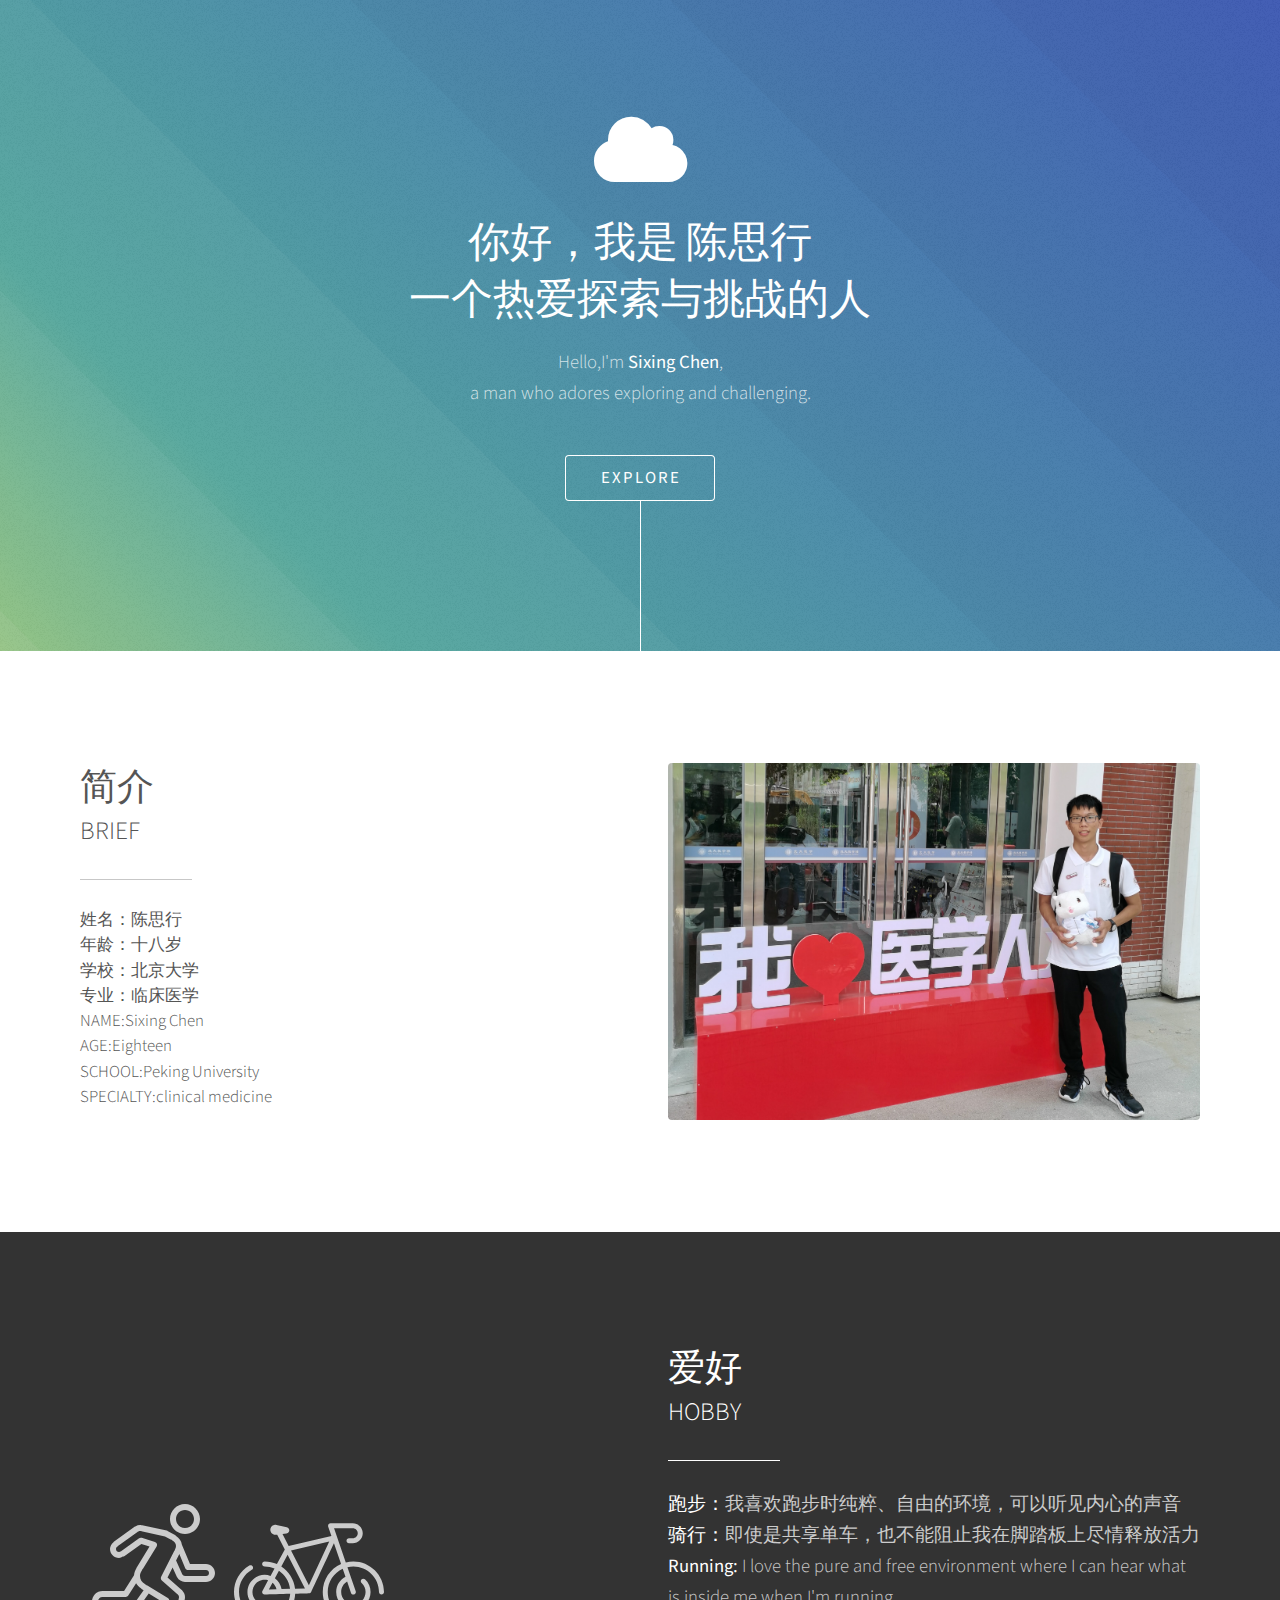
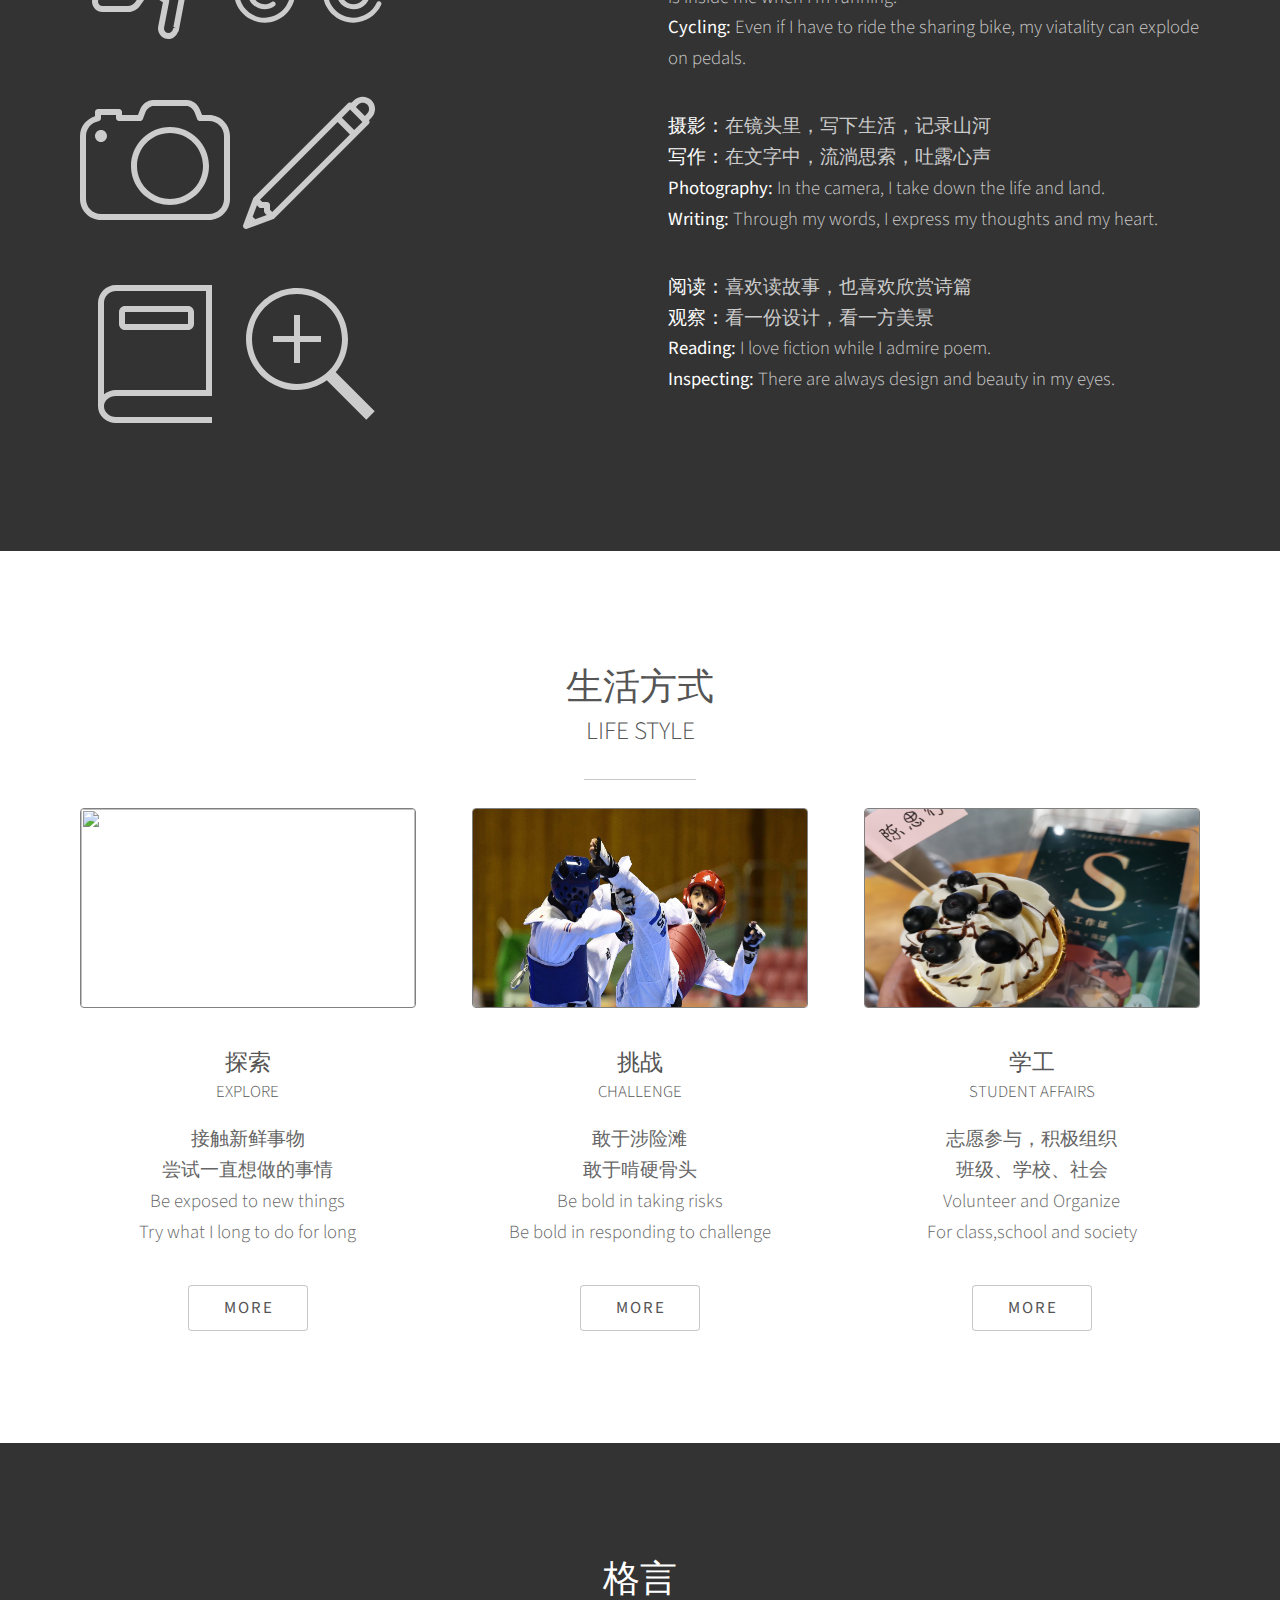
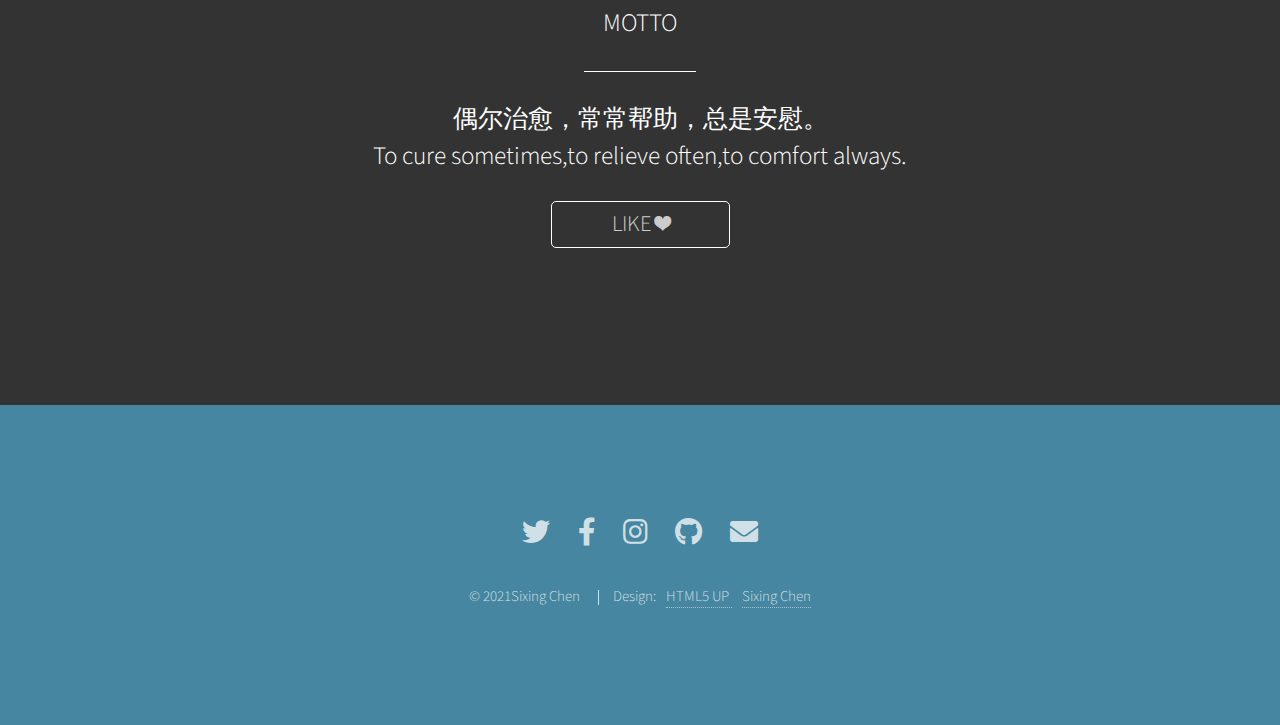
==== commit d6144c9a: "10-1" ====
--- a/index.html
+++ b/index.html
@@ -14,7 +14,8 @@
 		<link rel="stylesheet" href="assets/css/selfedit.css" />
 		<script src="https://kit.fontawesome.com/3821220a64.js" crossorigin="anonymous"></script>
 
-		<script typet="text/javascript" src="http://libs.baidu.com/jquery/1.9.1/jquery.min.js"></script>
+		<!-- <script typet="text/javascript" src="http://libs.baidu.com/jquery/1.9.1/jquery.min.js"></script> -->
+		<script typet="text/javascript" src="assets/js/frombaidu.js"></script>
 		<script>
 			$(function () {            
 				$(".like").click(function () {
@@ -61,7 +62,7 @@
 								专业：临床医学</br>
 								<span>
 								NAME:Sixing Chen</br>
-								AGE:eighteen</br>
+								AGE:Eighteen</br>
 								SCHOOL:Peking University</br>
 								SPECIALTY:clinical medicine</br>
 								</span>
@@ -170,6 +171,7 @@
 
 		<!-- Three -->
 			<section id="three" class="main style1 special">
+				<!-- <a name="abcde">  123</a> -->
 				<div class="container">
 					<header class="major">
 						<h2>生活方式</h2>
@@ -201,7 +203,7 @@
 							    Try what I long to do for long</br>
 							</p>
 							<ul class="actions special">
-								<li><a href="#" class="button">Great</a></li>
+								<li><a href="explore/explore.html" class="button">More</a></li>
 							</ul>
 						</div>
 						<div class="col-4 col-12-medium">
@@ -218,7 +220,7 @@
 							</p>
 							
 							<ul class="actions special">
-								<li><a href="#" class="button">Great</a></li>
+								<li><a href="#" class="button">More</a></li>
 							</ul>
 						</div>
 						<div class="col-4 col-12-medium">
@@ -234,7 +236,7 @@
 							    For class,school and society</br>
 							</p>
 							<ul class="actions special">
-								<li><a href="#" class="button">Great</a></li>
+								<li><a href="#" class="button">More</a></li>
 							</ul>
 						</div>
 					</div>
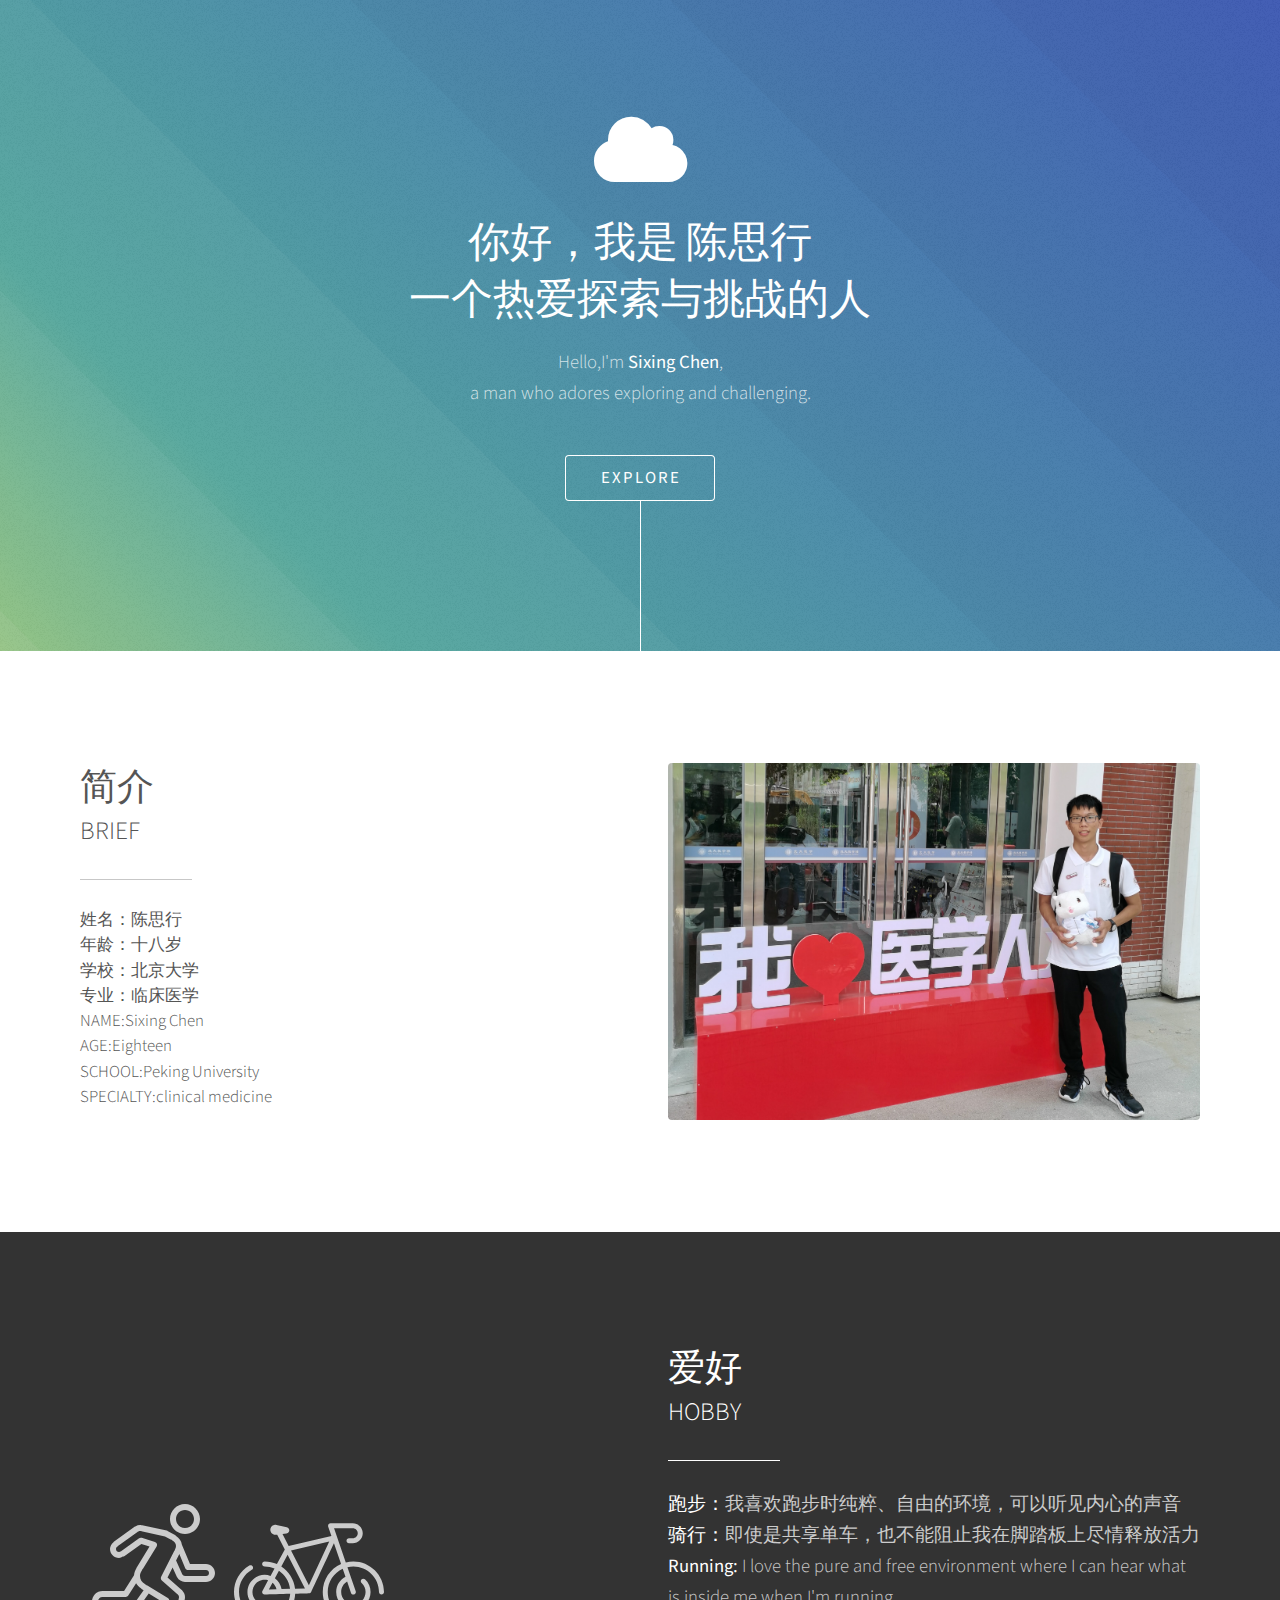
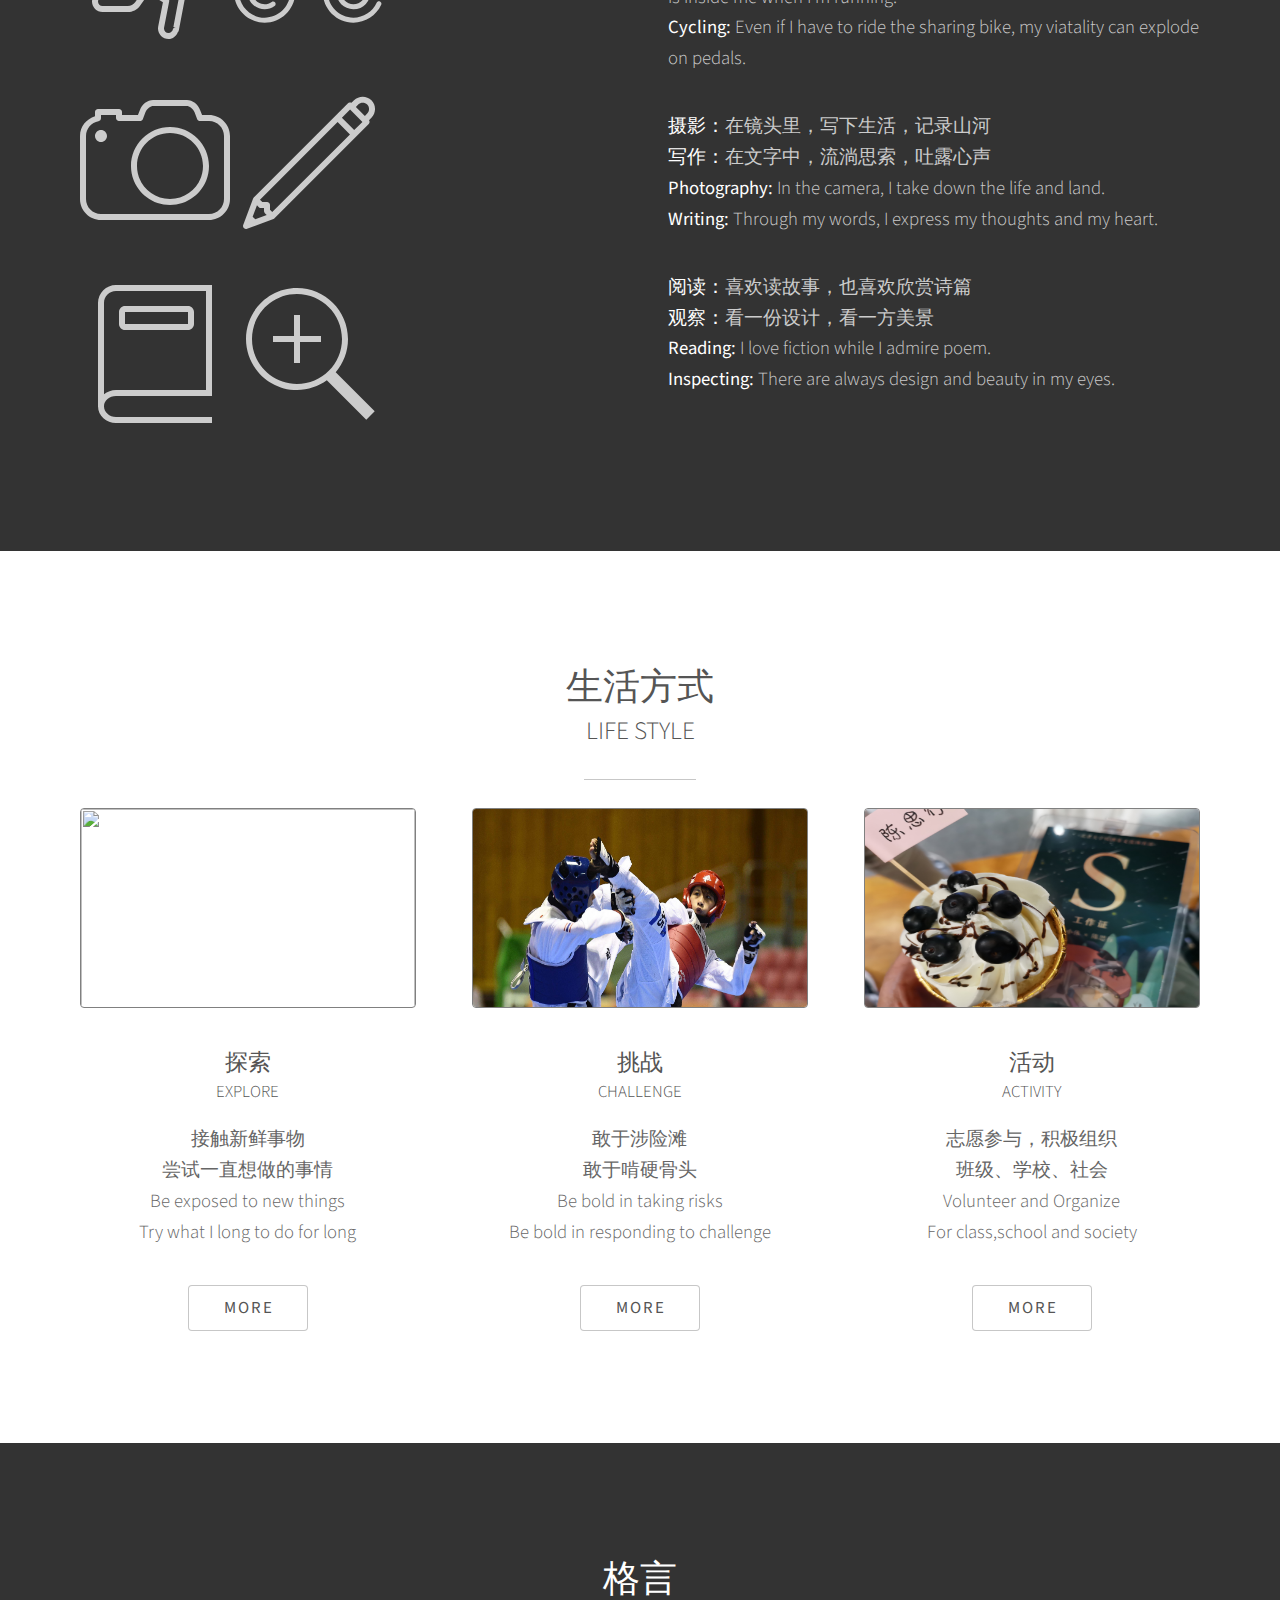
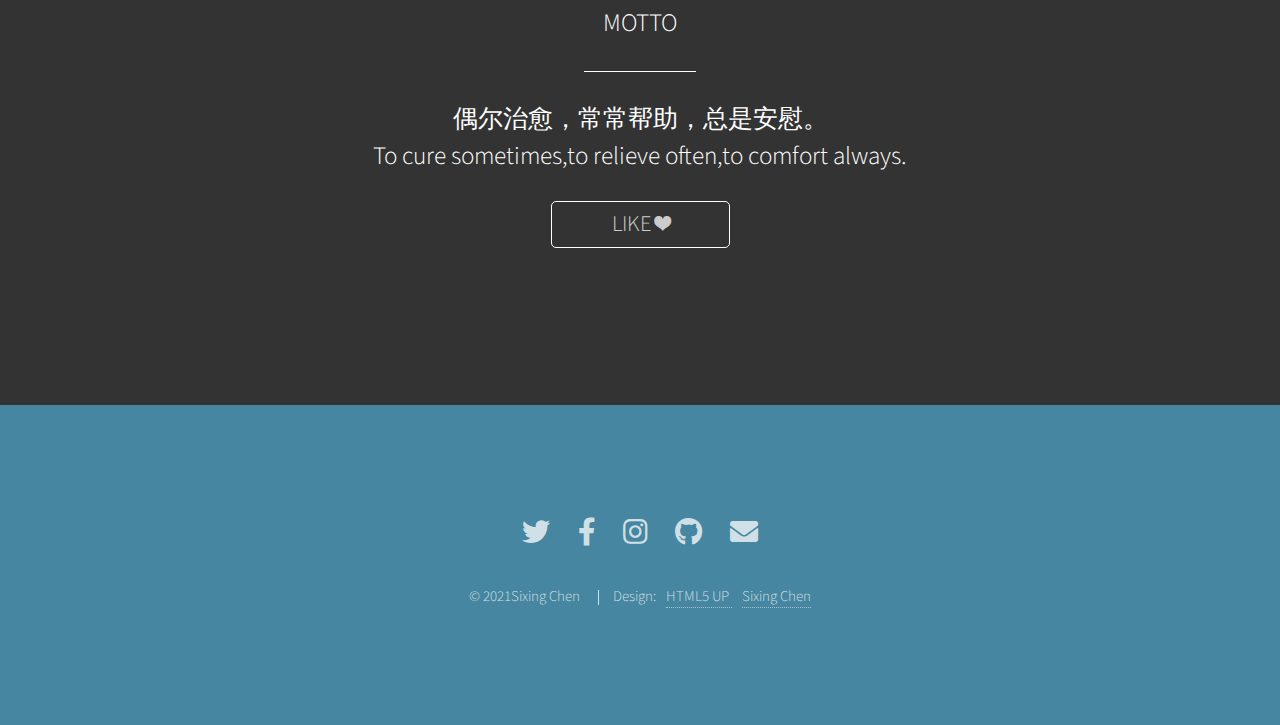
==== commit affd96c6: "10-4" ====
--- a/index.html
+++ b/index.html
@@ -15,7 +15,14 @@
 		<script src="https://kit.fontawesome.com/3821220a64.js" crossorigin="anonymous"></script>
 
 		<!-- <script typet="text/javascript" src="http://libs.baidu.com/jquery/1.9.1/jquery.min.js"></script> -->
-		<script typet="text/javascript" src="assets/js/frombaidu.js"></script>
+		<!-- <script typet="text/javascript" src="assets/js/frombaidu.js"></script> -->
+		<script>
+					/*! jQuery v1.9.1 | (c) 2005, 2012 jQuery Foundation, Inc. | jquery.org/license
+		//@ sourceMappingURL=jquery.min.map
+		*/(function(e,t){var n,r,i=typeof t,o=e.document,a=e.location,s=e.jQuery,u=e.$,l={},c=[],p="1.9.1",f=c.concat,d=c.push,h=c.slice,g=c.indexOf,m=l.toString,y=l.hasOwnProperty,v=p.trim,b=function(e,t){return new b.fn.init(e,t,r)},x=/[+-]?(?:\d*\.|)\d+(?:[eE][+-]?\d+|)/.source,w=/\S+/g,T=/^[\s\uFEFF\xA0]+|[\s\uFEFF\xA0]+$/g,N=/^(?:(<[\w\W]+>)[^>]*|#([\w-]*))$/,C=/^<(\w+)\s*\/?>(?:<\/\1>|)$/,k=/^[\],:{}\s]*$/,E=/(?:^|:|,)(?:\s*\[)+/g,S=/\\(?:["\\\/bfnrt]|u[\da-fA-F]{4})/g,A=/"[^"\\\r\n]*"|true|false|null|-?(?:\d+\.|)\d+(?:[eE][+-]?\d+|)/g,j=/^-ms-/,D=/-([\da-z])/gi,L=function(e,t){return t.toUpperCase()},H=function(e){(o.addEventListener||"load"===e.type||"complete"===o.readyState)&&(q(),b.ready())},q=function(){o.addEventListener?(o.removeEventListener("DOMContentLoaded",H,!1),e.removeEventListener("load",H,!1)):(o.detachEvent("onreadystatechange",H),e.detachEvent("onload",H))};b.fn=b.prototype={jquery:p,constructor:b,init:function(e,n,r){var i,a;if(!e)return this;if("string"==typeof e){if(i="<"===e.charAt(0)&&">"===e.charAt(e.length-1)&&e.length>=3?[null,e,null]:N.exec(e),!i||!i[1]&&n)return!n||n.jquery?(n||r).find(e):this.constructor(n).find(e);if(i[1]){if(n=n instanceof b?n[0]:n,b.merge(this,b.parseHTML(i[1],n&&n.nodeType?n.ownerDocument||n:o,!0)),C.test(i[1])&&b.isPlainObject(n))for(i in n)b.isFunction(this[i])?this[i](n[i]):this.attr(i,n[i]);return this}if(a=o.getElementById(i[2]),a&&a.parentNode){if(a.id!==i[2])return r.find(e);this.length=1,this[0]=a}return this.context=o,this.selector=e,this}return e.nodeType?(this.context=this[0]=e,this.length=1,this):b.isFunction(e)?r.ready(e):(e.selector!==t&&(this.selector=e.selector,this.context=e.context),b.makeArray(e,this))},selector:"",length:0,size:function(){return this.length},toArray:function(){return h.call(this)},get:function(e){return null==e?this.toArray():0>e?this[this.length+e]:this[e]},pushStack:function(e){var t=b.merge(this.constructor(),e);return t.prevObject=this,t.context=this.context,t},each:function(e,t){return b.each(this,e,t)},ready:function(e){return b.ready.promise().done(e),this},slice:function(){return this.pushStack(h.apply(this,arguments))},first:function(){return this.eq(0)},last:function(){return this.eq(-1)},eq:function(e){var t=this.length,n=+e+(0>e?t:0);return this.pushStack(n>=0&&t>n?[this[n]]:[])},map:function(e){return this.pushStack(b.map(this,function(t,n){return e.call(t,n,t)}))},end:function(){return this.prevObject||this.constructor(null)},push:d,sort:[].sort,splice:[].splice},b.fn.init.prototype=b.fn,b.extend=b.fn.extend=function(){var e,n,r,i,o,a,s=arguments[0]||{},u=1,l=arguments.length,c=!1;for("boolean"==typeof s&&(c=s,s=arguments[1]||{},u=2),"object"==typeof s||b.isFunction(s)||(s={}),l===u&&(s=this,--u);l>u;u++)if(null!=(o=arguments[u]))for(i in o)e=s[i],r=o[i],s!==r&&(c&&r&&(b.isPlainObject(r)||(n=b.isArray(r)))?(n?(n=!1,a=e&&b.isArray(e)?e:[]):a=e&&b.isPlainObject(e)?e:{},s[i]=b.extend(c,a,r)):r!==t&&(s[i]=r));return s},b.extend({noConflict:function(t){return e.$===b&&(e.$=u),t&&e.jQuery===b&&(e.jQuery=s),b},isReady:!1,readyWait:1,holdReady:function(e){e?b.readyWait++:b.ready(!0)},ready:function(e){if(e===!0?!--b.readyWait:!b.isReady){if(!o.body)return setTimeout(b.ready);b.isReady=!0,e!==!0&&--b.readyWait>0||(n.resolveWith(o,[b]),b.fn.trigger&&b(o).trigger("ready").off("ready"))}},isFunction:function(e){return"function"===b.type(e)},isArray:Array.isArray||function(e){return"array"===b.type(e)},isWindow:function(e){return null!=e&&e==e.window},isNumeric:function(e){return!isNaN(parseFloat(e))&&isFinite(e)},type:function(e){return null==e?e+"":"object"==typeof e||"function"==typeof e?l[m.call(e)]||"object":typeof e},isPlainObject:function(e){if(!e||"object"!==b.type(e)||e.nodeType||b.isWindow(e))return!1;try{if(e.constructor&&!y.call(e,"constructor")&&!y.call(e.constructor.prototype,"isPrototypeOf"))return!1}catch(n){return!1}var r;for(r in e);return r===t||y.call(e,r)},isEmptyObject:function(e){var t;for(t in e)return!1;return!0},error:function(e){throw Error(e)},parseHTML:function(e,t,n){if(!e||"string"!=typeof e)return null;"boolean"==typeof t&&(n=t,t=!1),t=t||o;var r=C.exec(e),i=!n&&[];return r?[t.createElement(r[1])]:(r=b.buildFragment([e],t,i),i&&b(i).remove(),b.merge([],r.childNodes))},parseJSON:function(n){return e.JSON&&e.JSON.parse?e.JSON.parse(n):null===n?n:"string"==typeof n&&(n=b.trim(n),n&&k.test(n.replace(S,"@").replace(A,"]").replace(E,"")))?Function("return "+n)():(b.error("Invalid JSON: "+n),t)},parseXML:function(n){var r,i;if(!n||"string"!=typeof n)return null;try{e.DOMParser?(i=new DOMParser,r=i.parseFromString(n,"text/xml")):(r=new ActiveXObject("Microsoft.XMLDOM"),r.async="false",r.loadXML(n))}catch(o){r=t}return r&&r.documentElement&&!r.getElementsByTagName("parsererror").length||b.error("Invalid XML: "+n),r},noop:function(){},globalEval:function(t){t&&b.trim(t)&&(e.execScript||function(t){e.eval.call(e,t)})(t)},camelCase:function(e){return e.replace(j,"ms-").replace(D,L)},nodeName:function(e,t){return e.nodeName&&e.nodeName.toLowerCase()===t.toLowerCase()},each:function(e,t,n){var r,i=0,o=e.length,a=M(e);if(n){if(a){for(;o>i;i++)if(r=t.apply(e[i],n),r===!1)break}else for(i in e)if(r=t.apply(e[i],n),r===!1)break}else if(a){for(;o>i;i++)if(r=t.call(e[i],i,e[i]),r===!1)break}else for(i in e)if(r=t.call(e[i],i,e[i]),r===!1)break;return e},trim:v&&!v.call("\ufeff\u00a0")?function(e){return null==e?"":v.call(e)}:function(e){return null==e?"":(e+"").replace(T,"")},makeArray:function(e,t){var n=t||[];return null!=e&&(M(Object(e))?b.merge(n,"string"==typeof e?[e]:e):d.call(n,e)),n},inArray:function(e,t,n){var r;if(t){if(g)return g.call(t,e,n);for(r=t.length,n=n?0>n?Math.max(0,r+n):n:0;r>n;n++)if(n in t&&t[n]===e)return n}return-1},merge:function(e,n){var r=n.length,i=e.length,o=0;if("number"==typeof r)for(;r>o;o++)e[i++]=n[o];else while(n[o]!==t)e[i++]=n[o++];return e.length=i,e},grep:function(e,t,n){var r,i=[],o=0,a=e.length;for(n=!!n;a>o;o++)r=!!t(e[o],o),n!==r&&i.push(e[o]);return i},map:function(e,t,n){var r,i=0,o=e.length,a=M(e),s=[];if(a)for(;o>i;i++)r=t(e[i],i,n),null!=r&&(s[s.length]=r);else for(i in e)r=t(e[i],i,n),null!=r&&(s[s.length]=r);return f.apply([],s)},guid:1,proxy:function(e,n){var r,i,o;return"string"==typeof n&&(o=e[n],n=e,e=o),b.isFunction(e)?(r=h.call(arguments,2),i=function(){return e.apply(n||this,r.concat(h.call(arguments)))},i.guid=e.guid=e.guid||b.guid++,i):t},access:function(e,n,r,i,o,a,s){var u=0,l=e.length,c=null==r;if("object"===b.type(r)){o=!0;for(u in r)b.access(e,n,u,r[u],!0,a,s)}else if(i!==t&&(o=!0,b.isFunction(i)||(s=!0),c&&(s?(n.call(e,i),n=null):(c=n,n=function(e,t,n){return c.call(b(e),n)})),n))for(;l>u;u++)n(e[u],r,s?i:i.call(e[u],u,n(e[u],r)));return o?e:c?n.call(e):l?n(e[0],r):a},now:function(){return(new Date).getTime()}}),b.ready.promise=function(t){if(!n)if(n=b.Deferred(),"complete"===o.readyState)setTimeout(b.ready);else if(o.addEventListener)o.addEventListener("DOMContentLoaded",H,!1),e.addEventListener("load",H,!1);else{o.attachEvent("onreadystatechange",H),e.attachEvent("onload",H);var r=!1;try{r=null==e.frameElement&&o.documentElement}catch(i){}r&&r.doScroll&&function a(){if(!b.isReady){try{r.doScroll("left")}catch(e){return setTimeout(a,50)}q(),b.ready()}}()}return n.promise(t)},b.each("Boolean Number String Function Array Date RegExp Object Error".split(" "),function(e,t){l["[object "+t+"]"]=t.toLowerCase()});function M(e){var t=e.length,n=b.type(e);return b.isWindow(e)?!1:1===e.nodeType&&t?!0:"array"===n||"function"!==n&&(0===t||"number"==typeof t&&t>0&&t-1 in e)}r=b(o);var _={};function F(e){var t=_[e]={};return b.each(e.match(w)||[],function(e,n){t[n]=!0}),t}b.Callbacks=function(e){e="string"==typeof e?_[e]||F(e):b.extend({},e);var n,r,i,o,a,s,u=[],l=!e.once&&[],c=function(t){for(r=e.memory&&t,i=!0,a=s||0,s=0,o=u.length,n=!0;u&&o>a;a++)if(u[a].apply(t[0],t[1])===!1&&e.stopOnFalse){r=!1;break}n=!1,u&&(l?l.length&&c(l.shift()):r?u=[]:p.disable())},p={add:function(){if(u){var t=u.length;(function i(t){b.each(t,function(t,n){var r=b.type(n);"function"===r?e.unique&&p.has(n)||u.push(n):n&&n.length&&"string"!==r&&i(n)})})(arguments),n?o=u.length:r&&(s=t,c(r))}return this},remove:function(){return u&&b.each(arguments,function(e,t){var r;while((r=b.inArray(t,u,r))>-1)u.splice(r,1),n&&(o>=r&&o--,a>=r&&a--)}),this},has:function(e){return e?b.inArray(e,u)>-1:!(!u||!u.length)},empty:function(){return u=[],this},disable:function(){return u=l=r=t,this},disabled:function(){return!u},lock:function(){return l=t,r||p.disable(),this},locked:function(){return!l},fireWith:function(e,t){return t=t||[],t=[e,t.slice?t.slice():t],!u||i&&!l||(n?l.push(t):c(t)),this},fire:function(){return p.fireWith(this,arguments),this},fired:function(){return!!i}};return p},b.extend({Deferred:function(e){var t=[["resolve","done",b.Callbacks("once memory"),"resolved"],["reject","fail",b.Callbacks("once memory"),"rejected"],["notify","progress",b.Callbacks("memory")]],n="pending",r={state:function(){return n},always:function(){return i.done(arguments).fail(arguments),this},then:function(){var e=arguments;return b.Deferred(function(n){b.each(t,function(t,o){var a=o[0],s=b.isFunction(e[t])&&e[t];i[o[1]](function(){var e=s&&s.apply(this,arguments);e&&b.isFunction(e.promise)?e.promise().done(n.resolve).fail(n.reject).progress(n.notify):n[a+"With"](this===r?n.promise():this,s?[e]:arguments)})}),e=null}).promise()},promise:function(e){return null!=e?b.extend(e,r):r}},i={};return r.pipe=r.then,b.each(t,function(e,o){var a=o[2],s=o[3];r[o[1]]=a.add,s&&a.add(function(){n=s},t[1^e][2].disable,t[2][2].lock),i[o[0]]=function(){return i[o[0]+"With"](this===i?r:this,arguments),this},i[o[0]+"With"]=a.fireWith}),r.promise(i),e&&e.call(i,i),i},when:function(e){var t=0,n=h.call(arguments),r=n.length,i=1!==r||e&&b.isFunction(e.promise)?r:0,o=1===i?e:b.Deferred(),a=function(e,t,n){return function(r){t[e]=this,n[e]=arguments.length>1?h.call(arguments):r,n===s?o.notifyWith(t,n):--i||o.resolveWith(t,n)}},s,u,l;if(r>1)for(s=Array(r),u=Array(r),l=Array(r);r>t;t++)n[t]&&b.isFunction(n[t].promise)?n[t].promise().done(a(t,l,n)).fail(o.reject).progress(a(t,u,s)):--i;return i||o.resolveWith(l,n),o.promise()}}),b.support=function(){var t,n,r,a,s,u,l,c,p,f,d=o.createElement("div");if(d.setAttribute("className","t"),d.innerHTML="  <link/><table></table><a href='/a'>a</a><input type='checkbox'/>",n=d.getElementsByTagName("*"),r=d.getElementsByTagName("a")[0],!n||!r||!n.length)return{};s=o.createElement("select"),l=s.appendChild(o.createElement("option")),a=d.getElementsByTagName("input")[0],r.style.cssText="top:1px;float:left;opacity:.5",t={getSetAttribute:"t"!==d.className,leadingWhitespace:3===d.firstChild.nodeType,tbody:!d.getElementsByTagName("tbody").length,htmlSerialize:!!d.getElementsByTagName("link").length,style:/top/.test(r.getAttribute("style")),hrefNormalized:"/a"===r.getAttribute("href"),opacity:/^0.5/.test(r.style.opacity),cssFloat:!!r.style.cssFloat,checkOn:!!a.value,optSelected:l.selected,enctype:!!o.createElement("form").enctype,html5Clone:"<:nav></:nav>"!==o.createElement("nav").cloneNode(!0).outerHTML,boxModel:"CSS1Compat"===o.compatMode,deleteExpando:!0,noCloneEvent:!0,inlineBlockNeedsLayout:!1,shrinkWrapBlocks:!1,reliableMarginRight:!0,boxSizingReliable:!0,pixelPosition:!1},a.checked=!0,t.noCloneChecked=a.cloneNode(!0).checked,s.disabled=!0,t.optDisabled=!l.disabled;try{delete d.test}catch(h){t.deleteExpando=!1}a=o.createElement("input"),a.setAttribute("value",""),t.input=""===a.getAttribute("value"),a.value="t",a.setAttribute("type","radio"),t.radioValue="t"===a.value,a.setAttribute("checked","t"),a.setAttribute("name","t"),u=o.createDocumentFragment(),u.appendChild(a),t.appendChecked=a.checked,t.checkClone=u.cloneNode(!0).cloneNode(!0).lastChild.checked,d.attachEvent&&(d.attachEvent("onclick",function(){t.noCloneEvent=!1}),d.cloneNode(!0).click());for(f in{submit:!0,change:!0,focusin:!0})d.setAttribute(c="on"+f,"t"),t[f+"Bubbles"]=c in e||d.attributes[c].expando===!1;return d.style.backgroundClip="content-box",d.cloneNode(!0).style.backgroundClip="",t.clearCloneStyle="content-box"===d.style.backgroundClip,b(function(){var n,r,a,s="padding:0;margin:0;border:0;display:block;box-sizing:content-box;-moz-box-sizing:content-box;-webkit-box-sizing:content-box;",u=o.getElementsByTagName("body")[0];u&&(n=o.createElement("div"),n.style.cssText="border:0;width:0;height:0;position:absolute;top:0;left:-9999px;margin-top:1px",u.appendChild(n).appendChild(d),d.innerHTML="<table><tr><td></td><td>t</td></tr></table>",a=d.getElementsByTagName("td"),a[0].style.cssText="padding:0;margin:0;border:0;display:none",p=0===a[0].offsetHeight,a[0].style.display="",a[1].style.display="none",t.reliableHiddenOffsets=p&&0===a[0].offsetHeight,d.innerHTML="",d.style.cssText="box-sizing:border-box;-moz-box-sizing:border-box;-webkit-box-sizing:border-box;padding:1px;border:1px;display:block;width:4px;margin-top:1%;position:absolute;top:1%;",t.boxSizing=4===d.offsetWidth,t.doesNotIncludeMarginInBodyOffset=1!==u.offsetTop,e.getComputedStyle&&(t.pixelPosition="1%"!==(e.getComputedStyle(d,null)||{}).top,t.boxSizingReliable="4px"===(e.getComputedStyle(d,null)||{width:"4px"}).width,r=d.appendChild(o.createElement("div")),r.style.cssText=d.style.cssText=s,r.style.marginRight=r.style.width="0",d.style.width="1px",t.reliableMarginRight=!parseFloat((e.getComputedStyle(r,null)||{}).marginRight)),typeof d.style.zoom!==i&&(d.innerHTML="",d.style.cssText=s+"width:1px;padding:1px;display:inline;zoom:1",t.inlineBlockNeedsLayout=3===d.offsetWidth,d.style.display="block",d.innerHTML="<div></div>",d.firstChild.style.width="5px",t.shrinkWrapBlocks=3!==d.offsetWidth,t.inlineBlockNeedsLayout&&(u.style.zoom=1)),u.removeChild(n),n=d=a=r=null)}),n=s=u=l=r=a=null,t}();var O=/(?:\{[\s\S]*\}|\[[\s\S]*\])$/,B=/([A-Z])/g;function P(e,n,r,i){if(b.acceptData(e)){var o,a,s=b.expando,u="string"==typeof n,l=e.nodeType,p=l?b.cache:e,f=l?e[s]:e[s]&&s;if(f&&p[f]&&(i||p[f].data)||!u||r!==t)return f||(l?e[s]=f=c.pop()||b.guid++:f=s),p[f]||(p[f]={},l||(p[f].toJSON=b.noop)),("object"==typeof n||"function"==typeof n)&&(i?p[f]=b.extend(p[f],n):p[f].data=b.extend(p[f].data,n)),o=p[f],i||(o.data||(o.data={}),o=o.data),r!==t&&(o[b.camelCase(n)]=r),u?(a=o[n],null==a&&(a=o[b.camelCase(n)])):a=o,a}}function R(e,t,n){if(b.acceptData(e)){var r,i,o,a=e.nodeType,s=a?b.cache:e,u=a?e[b.expando]:b.expando;if(s[u]){if(t&&(o=n?s[u]:s[u].data)){b.isArray(t)?t=t.concat(b.map(t,b.camelCase)):t in o?t=[t]:(t=b.camelCase(t),t=t in o?[t]:t.split(" "));for(r=0,i=t.length;i>r;r++)delete o[t[r]];if(!(n?$:b.isEmptyObject)(o))return}(n||(delete s[u].data,$(s[u])))&&(a?b.cleanData([e],!0):b.support.deleteExpando||s!=s.window?delete s[u]:s[u]=null)}}}b.extend({cache:{},expando:"jQuery"+(p+Math.random()).replace(/\D/g,""),noData:{embed:!0,object:"clsid:D27CDB6E-AE6D-11cf-96B8-444553540000",applet:!0},hasData:function(e){return e=e.nodeType?b.cache[e[b.expando]]:e[b.expando],!!e&&!$(e)},data:function(e,t,n){return P(e,t,n)},removeData:function(e,t){return R(e,t)},_data:function(e,t,n){return P(e,t,n,!0)},_removeData:function(e,t){return R(e,t,!0)},acceptData:function(e){if(e.nodeType&&1!==e.nodeType&&9!==e.nodeType)return!1;var t=e.nodeName&&b.noData[e.nodeName.toLowerCase()];return!t||t!==!0&&e.getAttribute("classid")===t}}),b.fn.extend({data:function(e,n){var r,i,o=this[0],a=0,s=null;if(e===t){if(this.length&&(s=b.data(o),1===o.nodeType&&!b._data(o,"parsedAttrs"))){for(r=o.attributes;r.length>a;a++)i=r[a].name,i.indexOf("data-")||(i=b.camelCase(i.slice(5)),W(o,i,s[i]));b._data(o,"parsedAttrs",!0)}return s}return"object"==typeof e?this.each(function(){b.data(this,e)}):b.access(this,function(n){return n===t?o?W(o,e,b.data(o,e)):null:(this.each(function(){b.data(this,e,n)}),t)},null,n,arguments.length>1,null,!0)},removeData:function(e){return this.each(function(){b.removeData(this,e)})}});function W(e,n,r){if(r===t&&1===e.nodeType){var i="data-"+n.replace(B,"-$1").toLowerCase();if(r=e.getAttribute(i),"string"==typeof r){try{r="true"===r?!0:"false"===r?!1:"null"===r?null:+r+""===r?+r:O.test(r)?b.parseJSON(r):r}catch(o){}b.data(e,n,r)}else r=t}return r}function $(e){var t;for(t in e)if(("data"!==t||!b.isEmptyObject(e[t]))&&"toJSON"!==t)return!1;return!0}b.extend({queue:function(e,n,r){var i;return e?(n=(n||"fx")+"queue",i=b._data(e,n),r&&(!i||b.isArray(r)?i=b._data(e,n,b.makeArray(r)):i.push(r)),i||[]):t},dequeue:function(e,t){t=t||"fx";var n=b.queue(e,t),r=n.length,i=n.shift(),o=b._queueHooks(e,t),a=function(){b.dequeue(e,t)};"inprogress"===i&&(i=n.shift(),r--),o.cur=i,i&&("fx"===t&&n.unshift("inprogress"),delete o.stop,i.call(e,a,o)),!r&&o&&o.empty.fire()},_queueHooks:function(e,t){var n=t+"queueHooks";return b._data(e,n)||b._data(e,n,{empty:b.Callbacks("once memory").add(function(){b._removeData(e,t+"queue"),b._removeData(e,n)})})}}),b.fn.extend({queue:function(e,n){var r=2;return"string"!=typeof e&&(n=e,e="fx",r--),r>arguments.length?b.queue(this[0],e):n===t?this:this.each(function(){var t=b.queue(this,e,n);b._queueHooks(this,e),"fx"===e&&"inprogress"!==t[0]&&b.dequeue(this,e)})},dequeue:function(e){return this.each(function(){b.dequeue(this,e)})},delay:function(e,t){return e=b.fx?b.fx.speeds[e]||e:e,t=t||"fx",this.queue(t,function(t,n){var r=setTimeout(t,e);n.stop=function(){clearTimeout(r)}})},clearQueue:function(e){return this.queue(e||"fx",[])},promise:function(e,n){var r,i=1,o=b.Deferred(),a=this,s=this.length,u=function(){--i||o.resolveWith(a,[a])};"string"!=typeof e&&(n=e,e=t),e=e||"fx";while(s--)r=b._data(a[s],e+"queueHooks"),r&&r.empty&&(i++,r.empty.add(u));return u(),o.promise(n)}});var I,z,X=/[\t\r\n]/g,U=/\r/g,V=/^(?:input|select|textarea|button|object)$/i,Y=/^(?:a|area)$/i,J=/^(?:checked|selected|autofocus|autoplay|async|controls|defer|disabled|hidden|loop|multiple|open|readonly|required|scoped)$/i,G=/^(?:checked|selected)$/i,Q=b.support.getSetAttribute,K=b.support.input;b.fn.extend({attr:function(e,t){return b.access(this,b.attr,e,t,arguments.length>1)},removeAttr:function(e){return this.each(function(){b.removeAttr(this,e)})},prop:function(e,t){return b.access(this,b.prop,e,t,arguments.length>1)},removeProp:function(e){return e=b.propFix[e]||e,this.each(function(){try{this[e]=t,delete this[e]}catch(n){}})},addClass:function(e){var t,n,r,i,o,a=0,s=this.length,u="string"==typeof e&&e;if(b.isFunction(e))return this.each(function(t){b(this).addClass(e.call(this,t,this.className))});if(u)for(t=(e||"").match(w)||[];s>a;a++)if(n=this[a],r=1===n.nodeType&&(n.className?(" "+n.className+" ").replace(X," "):" ")){o=0;while(i=t[o++])0>r.indexOf(" "+i+" ")&&(r+=i+" ");n.className=b.trim(r)}return this},removeClass:function(e){var t,n,r,i,o,a=0,s=this.length,u=0===arguments.length||"string"==typeof e&&e;if(b.isFunction(e))return this.each(function(t){b(this).removeClass(e.call(this,t,this.className))});if(u)for(t=(e||"").match(w)||[];s>a;a++)if(n=this[a],r=1===n.nodeType&&(n.className?(" "+n.className+" ").replace(X," "):"")){o=0;while(i=t[o++])while(r.indexOf(" "+i+" ")>=0)r=r.replace(" "+i+" "," ");n.className=e?b.trim(r):""}return this},toggleClass:function(e,t){var n=typeof e,r="boolean"==typeof t;return b.isFunction(e)?this.each(function(n){b(this).toggleClass(e.call(this,n,this.className,t),t)}):this.each(function(){if("string"===n){var o,a=0,s=b(this),u=t,l=e.match(w)||[];while(o=l[a++])u=r?u:!s.hasClass(o),s[u?"addClass":"removeClass"](o)}else(n===i||"boolean"===n)&&(this.className&&b._data(this,"__className__",this.className),this.className=this.className||e===!1?"":b._data(this,"__className__")||"")})},hasClass:function(e){var t=" "+e+" ",n=0,r=this.length;for(;r>n;n++)if(1===this[n].nodeType&&(" "+this[n].className+" ").replace(X," ").indexOf(t)>=0)return!0;return!1},val:function(e){var n,r,i,o=this[0];{if(arguments.length)return i=b.isFunction(e),this.each(function(n){var o,a=b(this);1===this.nodeType&&(o=i?e.call(this,n,a.val()):e,null==o?o="":"number"==typeof o?o+="":b.isArray(o)&&(o=b.map(o,function(e){return null==e?"":e+""})),r=b.valHooks[this.type]||b.valHooks[this.nodeName.toLowerCase()],r&&"set"in r&&r.set(this,o,"value")!==t||(this.value=o))});if(o)return r=b.valHooks[o.type]||b.valHooks[o.nodeName.toLowerCase()],r&&"get"in r&&(n=r.get(o,"value"))!==t?n:(n=o.value,"string"==typeof n?n.replace(U,""):null==n?"":n)}}}),b.extend({valHooks:{option:{get:function(e){var t=e.attributes.value;return!t||t.specified?e.value:e.text}},select:{get:function(e){var t,n,r=e.options,i=e.selectedIndex,o="select-one"===e.type||0>i,a=o?null:[],s=o?i+1:r.length,u=0>i?s:o?i:0;for(;s>u;u++)if(n=r[u],!(!n.selected&&u!==i||(b.support.optDisabled?n.disabled:null!==n.getAttribute("disabled"))||n.parentNode.disabled&&b.nodeName(n.parentNode,"optgroup"))){if(t=b(n).val(),o)return t;a.push(t)}return a},set:function(e,t){var n=b.makeArray(t);return b(e).find("option").each(function(){this.selected=b.inArray(b(this).val(),n)>=0}),n.length||(e.selectedIndex=-1),n}}},attr:function(e,n,r){var o,a,s,u=e.nodeType;if(e&&3!==u&&8!==u&&2!==u)return typeof e.getAttribute===i?b.prop(e,n,r):(a=1!==u||!b.isXMLDoc(e),a&&(n=n.toLowerCase(),o=b.attrHooks[n]||(J.test(n)?z:I)),r===t?o&&a&&"get"in o&&null!==(s=o.get(e,n))?s:(typeof e.getAttribute!==i&&(s=e.getAttribute(n)),null==s?t:s):null!==r?o&&a&&"set"in o&&(s=o.set(e,r,n))!==t?s:(e.setAttribute(n,r+""),r):(b.removeAttr(e,n),t))},removeAttr:function(e,t){var n,r,i=0,o=t&&t.match(w);if(o&&1===e.nodeType)while(n=o[i++])r=b.propFix[n]||n,J.test(n)?!Q&&G.test(n)?e[b.camelCase("default-"+n)]=e[r]=!1:e[r]=!1:b.attr(e,n,""),e.removeAttribute(Q?n:r)},attrHooks:{type:{set:function(e,t){if(!b.support.radioValue&&"radio"===t&&b.nodeName(e,"input")){var n=e.value;return e.setAttribute("type",t),n&&(e.value=n),t}}}},propFix:{tabindex:"tabIndex",readonly:"readOnly","for":"htmlFor","class":"className",maxlength:"maxLength",cellspacing:"cellSpacing",cellpadding:"cellPadding",rowspan:"rowSpan",colspan:"colSpan",usemap:"useMap",frameborder:"frameBorder",contenteditable:"contentEditable"},prop:function(e,n,r){var i,o,a,s=e.nodeType;if(e&&3!==s&&8!==s&&2!==s)return a=1!==s||!b.isXMLDoc(e),a&&(n=b.propFix[n]||n,o=b.propHooks[n]),r!==t?o&&"set"in o&&(i=o.set(e,r,n))!==t?i:e[n]=r:o&&"get"in o&&null!==(i=o.get(e,n))?i:e[n]},propHooks:{tabIndex:{get:function(e){var n=e.getAttributeNode("tabindex");return n&&n.specified?parseInt(n.value,10):V.test(e.nodeName)||Y.test(e.nodeName)&&e.href?0:t}}}}),z={get:function(e,n){var r=b.prop(e,n),i="boolean"==typeof r&&e.getAttribute(n),o="boolean"==typeof r?K&&Q?null!=i:G.test(n)?e[b.camelCase("default-"+n)]:!!i:e.getAttributeNode(n);return o&&o.value!==!1?n.toLowerCase():t},set:function(e,t,n){return t===!1?b.removeAttr(e,n):K&&Q||!G.test(n)?e.setAttribute(!Q&&b.propFix[n]||n,n):e[b.camelCase("default-"+n)]=e[n]=!0,n}},K&&Q||(b.attrHooks.value={get:function(e,n){var r=e.getAttributeNode(n);return b.nodeName(e,"input")?e.defaultValue:r&&r.specified?r.value:t},set:function(e,n,r){return b.nodeName(e,"input")?(e.defaultValue=n,t):I&&I.set(e,n,r)}}),Q||(I=b.valHooks.button={get:function(e,n){var r=e.getAttributeNode(n);return r&&("id"===n||"name"===n||"coords"===n?""!==r.value:r.specified)?r.value:t},set:function(e,n,r){var i=e.getAttributeNode(r);return i||e.setAttributeNode(i=e.ownerDocument.createAttribute(r)),i.value=n+="","value"===r||n===e.getAttribute(r)?n:t}},b.attrHooks.contenteditable={get:I.get,set:function(e,t,n){I.set(e,""===t?!1:t,n)}},b.each(["width","height"],function(e,n){b.attrHooks[n]=b.extend(b.attrHooks[n],{set:function(e,r){return""===r?(e.setAttribute(n,"auto"),r):t}})})),b.support.hrefNormalized||(b.each(["href","src","width","height"],function(e,n){b.attrHooks[n]=b.extend(b.attrHooks[n],{get:function(e){var r=e.getAttribute(n,2);return null==r?t:r}})}),b.each(["href","src"],function(e,t){b.propHooks[t]={get:function(e){return e.getAttribute(t,4)}}})),b.support.style||(b.attrHooks.style={get:function(e){return e.style.cssText||t},set:function(e,t){return e.style.cssText=t+""}}),b.support.optSelected||(b.propHooks.selected=b.extend(b.propHooks.selected,{get:function(e){var t=e.parentNode;return t&&(t.selectedIndex,t.parentNode&&t.parentNode.selectedIndex),null}})),b.support.enctype||(b.propFix.enctype="encoding"),b.support.checkOn||b.each(["radio","checkbox"],function(){b.valHooks[this]={get:function(e){return null===e.getAttribute("value")?"on":e.value}}}),b.each(["radio","checkbox"],function(){b.valHooks[this]=b.extend(b.valHooks[this],{set:function(e,n){return b.isArray(n)?e.checked=b.inArray(b(e).val(),n)>=0:t}})});var Z=/^(?:input|select|textarea)$/i,et=/^key/,tt=/^(?:mouse|contextmenu)|click/,nt=/^(?:focusinfocus|focusoutblur)$/,rt=/^([^.]*)(?:\.(.+)|)$/;function it(){return!0}function ot(){return!1}b.event={global:{},add:function(e,n,r,o,a){var s,u,l,c,p,f,d,h,g,m,y,v=b._data(e);if(v){r.handler&&(c=r,r=c.handler,a=c.selector),r.guid||(r.guid=b.guid++),(u=v.events)||(u=v.events={}),(f=v.handle)||(f=v.handle=function(e){return typeof b===i||e&&b.event.triggered===e.type?t:b.event.dispatch.apply(f.elem,arguments)},f.elem=e),n=(n||"").match(w)||[""],l=n.length;while(l--)s=rt.exec(n[l])||[],g=y=s[1],m=(s[2]||"").split(".").sort(),p=b.event.special[g]||{},g=(a?p.delegateType:p.bindType)||g,p=b.event.special[g]||{},d=b.extend({type:g,origType:y,data:o,handler:r,guid:r.guid,selector:a,needsContext:a&&b.expr.match.needsContext.test(a),namespace:m.join(".")},c),(h=u[g])||(h=u[g]=[],h.delegateCount=0,p.setup&&p.setup.call(e,o,m,f)!==!1||(e.addEventListener?e.addEventListener(g,f,!1):e.attachEvent&&e.attachEvent("on"+g,f))),p.add&&(p.add.call(e,d),d.handler.guid||(d.handler.guid=r.guid)),a?h.splice(h.delegateCount++,0,d):h.push(d),b.event.global[g]=!0;e=null}},remove:function(e,t,n,r,i){var o,a,s,u,l,c,p,f,d,h,g,m=b.hasData(e)&&b._data(e);if(m&&(c=m.events)){t=(t||"").match(w)||[""],l=t.length;while(l--)if(s=rt.exec(t[l])||[],d=g=s[1],h=(s[2]||"").split(".").sort(),d){p=b.event.special[d]||{},d=(r?p.delegateType:p.bindType)||d,f=c[d]||[],s=s[2]&&RegExp("(^|\\.)"+h.join("\\.(?:.*\\.|)")+"(\\.|$)"),u=o=f.length;while(o--)a=f[o],!i&&g!==a.origType||n&&n.guid!==a.guid||s&&!s.test(a.namespace)||r&&r!==a.selector&&("**"!==r||!a.selector)||(f.splice(o,1),a.selector&&f.delegateCount--,p.remove&&p.remove.call(e,a));u&&!f.length&&(p.teardown&&p.teardown.call(e,h,m.handle)!==!1||b.removeEvent(e,d,m.handle),delete c[d])}else for(d in c)b.event.remove(e,d+t[l],n,r,!0);b.isEmptyObject(c)&&(delete m.handle,b._removeData(e,"events"))}},trigger:function(n,r,i,a){var s,u,l,c,p,f,d,h=[i||o],g=y.call(n,"type")?n.type:n,m=y.call(n,"namespace")?n.namespace.split("."):[];if(l=f=i=i||o,3!==i.nodeType&&8!==i.nodeType&&!nt.test(g+b.event.triggered)&&(g.indexOf(".")>=0&&(m=g.split("."),g=m.shift(),m.sort()),u=0>g.indexOf(":")&&"on"+g,n=n[b.expando]?n:new b.Event(g,"object"==typeof n&&n),n.isTrigger=!0,n.namespace=m.join("."),n.namespace_re=n.namespace?RegExp("(^|\\.)"+m.join("\\.(?:.*\\.|)")+"(\\.|$)"):null,n.result=t,n.target||(n.target=i),r=null==r?[n]:b.makeArray(r,[n]),p=b.event.special[g]||{},a||!p.trigger||p.trigger.apply(i,r)!==!1)){if(!a&&!p.noBubble&&!b.isWindow(i)){for(c=p.delegateType||g,nt.test(c+g)||(l=l.parentNode);l;l=l.parentNode)h.push(l),f=l;f===(i.ownerDocument||o)&&h.push(f.defaultView||f.parentWindow||e)}d=0;while((l=h[d++])&&!n.isPropagationStopped())n.type=d>1?c:p.bindType||g,s=(b._data(l,"events")||{})[n.type]&&b._data(l,"handle"),s&&s.apply(l,r),s=u&&l[u],s&&b.acceptData(l)&&s.apply&&s.apply(l,r)===!1&&n.preventDefault();if(n.type=g,!(a||n.isDefaultPrevented()||p._default&&p._default.apply(i.ownerDocument,r)!==!1||"click"===g&&b.nodeName(i,"a")||!b.acceptData(i)||!u||!i[g]||b.isWindow(i))){f=i[u],f&&(i[u]=null),b.event.triggered=g;try{i[g]()}catch(v){}b.event.triggered=t,f&&(i[u]=f)}return n.result}},dispatch:function(e){e=b.event.fix(e);var n,r,i,o,a,s=[],u=h.call(arguments),l=(b._data(this,"events")||{})[e.type]||[],c=b.event.special[e.type]||{};if(u[0]=e,e.delegateTarget=this,!c.preDispatch||c.preDispatch.call(this,e)!==!1){s=b.event.handlers.call(this,e,l),n=0;while((o=s[n++])&&!e.isPropagationStopped()){e.currentTarget=o.elem,a=0;while((i=o.handlers[a++])&&!e.isImmediatePropagationStopped())(!e.namespace_re||e.namespace_re.test(i.namespace))&&(e.handleObj=i,e.data=i.data,r=((b.event.special[i.origType]||{}).handle||i.handler).apply(o.elem,u),r!==t&&(e.result=r)===!1&&(e.preventDefault(),e.stopPropagation()))}return c.postDispatch&&c.postDispatch.call(this,e),e.result}},handlers:function(e,n){var r,i,o,a,s=[],u=n.delegateCount,l=e.target;if(u&&l.nodeType&&(!e.button||"click"!==e.type))for(;l!=this;l=l.parentNode||this)if(1===l.nodeType&&(l.disabled!==!0||"click"!==e.type)){for(o=[],a=0;u>a;a++)i=n[a],r=i.selector+" ",o[r]===t&&(o[r]=i.needsContext?b(r,this).index(l)>=0:b.find(r,this,null,[l]).length),o[r]&&o.push(i);o.length&&s.push({elem:l,handlers:o})}return n.length>u&&s.push({elem:this,handlers:n.slice(u)}),s},fix:function(e){if(e[b.expando])return e;var t,n,r,i=e.type,a=e,s=this.fixHooks[i];s||(this.fixHooks[i]=s=tt.test(i)?this.mouseHooks:et.test(i)?this.keyHooks:{}),r=s.props?this.props.concat(s.props):this.props,e=new b.Event(a),t=r.length;while(t--)n=r[t],e[n]=a[n];return e.target||(e.target=a.srcElement||o),3===e.target.nodeType&&(e.target=e.target.parentNode),e.metaKey=!!e.metaKey,s.filter?s.filter(e,a):e},props:"altKey bubbles cancelable ctrlKey currentTarget eventPhase metaKey relatedTarget shiftKey target timeStamp view which".split(" "),fixHooks:{},keyHooks:{props:"char charCode key keyCode".split(" "),filter:function(e,t){return null==e.which&&(e.which=null!=t.charCode?t.charCode:t.keyCode),e}},mouseHooks:{props:"button buttons clientX clientY fromElement offsetX offsetY pageX pageY screenX screenY toElement".split(" "),filter:function(e,n){var r,i,a,s=n.button,u=n.fromElement;return null==e.pageX&&null!=n.clientX&&(i=e.target.ownerDocument||o,a=i.documentElement,r=i.body,e.pageX=n.clientX+(a&&a.scrollLeft||r&&r.scrollLeft||0)-(a&&a.clientLeft||r&&r.clientLeft||0),e.pageY=n.clientY+(a&&a.scrollTop||r&&r.scrollTop||0)-(a&&a.clientTop||r&&r.clientTop||0)),!e.relatedTarget&&u&&(e.relatedTarget=u===e.target?n.toElement:u),e.which||s===t||(e.which=1&s?1:2&s?3:4&s?2:0),e}},special:{load:{noBubble:!0},click:{trigger:function(){return b.nodeName(this,"input")&&"checkbox"===this.type&&this.click?(this.click(),!1):t}},focus:{trigger:function(){if(this!==o.activeElement&&this.focus)try{return this.focus(),!1}catch(e){}},delegateType:"focusin"},blur:{trigger:function(){return this===o.activeElement&&this.blur?(this.blur(),!1):t},delegateType:"focusout"},beforeunload:{postDispatch:function(e){e.result!==t&&(e.originalEvent.returnValue=e.result)}}},simulate:function(e,t,n,r){var i=b.extend(new b.Event,n,{type:e,isSimulated:!0,originalEvent:{}});r?b.event.trigger(i,null,t):b.event.dispatch.call(t,i),i.isDefaultPrevented()&&n.preventDefault()}},b.removeEvent=o.removeEventListener?function(e,t,n){e.removeEventListener&&e.removeEventListener(t,n,!1)}:function(e,t,n){var r="on"+t;e.detachEvent&&(typeof e[r]===i&&(e[r]=null),e.detachEvent(r,n))},b.Event=function(e,n){return this instanceof b.Event?(e&&e.type?(this.originalEvent=e,this.type=e.type,this.isDefaultPrevented=e.defaultPrevented||e.returnValue===!1||e.getPreventDefault&&e.getPreventDefault()?it:ot):this.type=e,n&&b.extend(this,n),this.timeStamp=e&&e.timeStamp||b.now(),this[b.expando]=!0,t):new b.Event(e,n)},b.Event.prototype={isDefaultPrevented:ot,isPropagationStopped:ot,isImmediatePropagationStopped:ot,preventDefault:function(){var e=this.originalEvent;this.isDefaultPrevented=it,e&&(e.preventDefault?e.preventDefault():e.returnValue=!1)},stopPropagation:function(){var e=this.originalEvent;this.isPropagationStopped=it,e&&(e.stopPropagation&&e.stopPropagation(),e.cancelBubble=!0)},stopImmediatePropagation:function(){this.isImmediatePropagationStopped=it,this.stopPropagation()}},b.each({mouseenter:"mouseover",mouseleave:"mouseout"},function(e,t){b.event.special[e]={delegateType:t,bindType:t,handle:function(e){var n,r=this,i=e.relatedTarget,o=e.handleObj;
+		return(!i||i!==r&&!b.contains(r,i))&&(e.type=o.origType,n=o.handler.apply(this,arguments),e.type=t),n}}}),b.support.submitBubbles||(b.event.special.submit={setup:function(){return b.nodeName(this,"form")?!1:(b.event.add(this,"click._submit keypress._submit",function(e){var n=e.target,r=b.nodeName(n,"input")||b.nodeName(n,"button")?n.form:t;r&&!b._data(r,"submitBubbles")&&(b.event.add(r,"submit._submit",function(e){e._submit_bubble=!0}),b._data(r,"submitBubbles",!0))}),t)},postDispatch:function(e){e._submit_bubble&&(delete e._submit_bubble,this.parentNode&&!e.isTrigger&&b.event.simulate("submit",this.parentNode,e,!0))},teardown:function(){return b.nodeName(this,"form")?!1:(b.event.remove(this,"._submit"),t)}}),b.support.changeBubbles||(b.event.special.change={setup:function(){return Z.test(this.nodeName)?(("checkbox"===this.type||"radio"===this.type)&&(b.event.add(this,"propertychange._change",function(e){"checked"===e.originalEvent.propertyName&&(this._just_changed=!0)}),b.event.add(this,"click._change",function(e){this._just_changed&&!e.isTrigger&&(this._just_changed=!1),b.event.simulate("change",this,e,!0)})),!1):(b.event.add(this,"beforeactivate._change",function(e){var t=e.target;Z.test(t.nodeName)&&!b._data(t,"changeBubbles")&&(b.event.add(t,"change._change",function(e){!this.parentNode||e.isSimulated||e.isTrigger||b.event.simulate("change",this.parentNode,e,!0)}),b._data(t,"changeBubbles",!0))}),t)},handle:function(e){var n=e.target;return this!==n||e.isSimulated||e.isTrigger||"radio"!==n.type&&"checkbox"!==n.type?e.handleObj.handler.apply(this,arguments):t},teardown:function(){return b.event.remove(this,"._change"),!Z.test(this.nodeName)}}),b.support.focusinBubbles||b.each({focus:"focusin",blur:"focusout"},function(e,t){var n=0,r=function(e){b.event.simulate(t,e.target,b.event.fix(e),!0)};b.event.special[t]={setup:function(){0===n++&&o.addEventListener(e,r,!0)},teardown:function(){0===--n&&o.removeEventListener(e,r,!0)}}}),b.fn.extend({on:function(e,n,r,i,o){var a,s;if("object"==typeof e){"string"!=typeof n&&(r=r||n,n=t);for(a in e)this.on(a,n,r,e[a],o);return this}if(null==r&&null==i?(i=n,r=n=t):null==i&&("string"==typeof n?(i=r,r=t):(i=r,r=n,n=t)),i===!1)i=ot;else if(!i)return this;return 1===o&&(s=i,i=function(e){return b().off(e),s.apply(this,arguments)},i.guid=s.guid||(s.guid=b.guid++)),this.each(function(){b.event.add(this,e,i,r,n)})},one:function(e,t,n,r){return this.on(e,t,n,r,1)},off:function(e,n,r){var i,o;if(e&&e.preventDefault&&e.handleObj)return i=e.handleObj,b(e.delegateTarget).off(i.namespace?i.origType+"."+i.namespace:i.origType,i.selector,i.handler),this;if("object"==typeof e){for(o in e)this.off(o,n,e[o]);return this}return(n===!1||"function"==typeof n)&&(r=n,n=t),r===!1&&(r=ot),this.each(function(){b.event.remove(this,e,r,n)})},bind:function(e,t,n){return this.on(e,null,t,n)},unbind:function(e,t){return this.off(e,null,t)},delegate:function(e,t,n,r){return this.on(t,e,n,r)},undelegate:function(e,t,n){return 1===arguments.length?this.off(e,"**"):this.off(t,e||"**",n)},trigger:function(e,t){return this.each(function(){b.event.trigger(e,t,this)})},triggerHandler:function(e,n){var r=this[0];return r?b.event.trigger(e,n,r,!0):t}}),function(e,t){var n,r,i,o,a,s,u,l,c,p,f,d,h,g,m,y,v,x="sizzle"+-new Date,w=e.document,T={},N=0,C=0,k=it(),E=it(),S=it(),A=typeof t,j=1<<31,D=[],L=D.pop,H=D.push,q=D.slice,M=D.indexOf||function(e){var t=0,n=this.length;for(;n>t;t++)if(this[t]===e)return t;return-1},_="[\\x20\\t\\r\\n\\f]",F="(?:\\\\.|[\\w-]|[^\\x00-\\xa0])+",O=F.replace("w","w#"),B="([*^$|!~]?=)",P="\\["+_+"*("+F+")"+_+"*(?:"+B+_+"*(?:(['\"])((?:\\\\.|[^\\\\])*?)\\3|("+O+")|)|)"+_+"*\\]",R=":("+F+")(?:\\(((['\"])((?:\\\\.|[^\\\\])*?)\\3|((?:\\\\.|[^\\\\()[\\]]|"+P.replace(3,8)+")*)|.*)\\)|)",W=RegExp("^"+_+"+|((?:^|[^\\\\])(?:\\\\.)*)"+_+"+$","g"),$=RegExp("^"+_+"*,"+_+"*"),I=RegExp("^"+_+"*([\\x20\\t\\r\\n\\f>+~])"+_+"*"),z=RegExp(R),X=RegExp("^"+O+"$"),U={ID:RegExp("^#("+F+")"),CLASS:RegExp("^\\.("+F+")"),NAME:RegExp("^\\[name=['\"]?("+F+")['\"]?\\]"),TAG:RegExp("^("+F.replace("w","w*")+")"),ATTR:RegExp("^"+P),PSEUDO:RegExp("^"+R),CHILD:RegExp("^:(only|first|last|nth|nth-last)-(child|of-type)(?:\\("+_+"*(even|odd|(([+-]|)(\\d*)n|)"+_+"*(?:([+-]|)"+_+"*(\\d+)|))"+_+"*\\)|)","i"),needsContext:RegExp("^"+_+"*[>+~]|:(even|odd|eq|gt|lt|nth|first|last)(?:\\("+_+"*((?:-\\d)?\\d*)"+_+"*\\)|)(?=[^-]|$)","i")},V=/[\x20\t\r\n\f]*[+~]/,Y=/^[^{]+\{\s*\[native code/,J=/^(?:#([\w-]+)|(\w+)|\.([\w-]+))$/,G=/^(?:input|select|textarea|button)$/i,Q=/^h\d$/i,K=/'|\\/g,Z=/\=[\x20\t\r\n\f]*([^'"\]]*)[\x20\t\r\n\f]*\]/g,et=/\\([\da-fA-F]{1,6}[\x20\t\r\n\f]?|.)/g,tt=function(e,t){var n="0x"+t-65536;return n!==n?t:0>n?String.fromCharCode(n+65536):String.fromCharCode(55296|n>>10,56320|1023&n)};try{q.call(w.documentElement.childNodes,0)[0].nodeType}catch(nt){q=function(e){var t,n=[];while(t=this[e++])n.push(t);return n}}function rt(e){return Y.test(e+"")}function it(){var e,t=[];return e=function(n,r){return t.push(n+=" ")>i.cacheLength&&delete e[t.shift()],e[n]=r}}function ot(e){return e[x]=!0,e}function at(e){var t=p.createElement("div");try{return e(t)}catch(n){return!1}finally{t=null}}function st(e,t,n,r){var i,o,a,s,u,l,f,g,m,v;if((t?t.ownerDocument||t:w)!==p&&c(t),t=t||p,n=n||[],!e||"string"!=typeof e)return n;if(1!==(s=t.nodeType)&&9!==s)return[];if(!d&&!r){if(i=J.exec(e))if(a=i[1]){if(9===s){if(o=t.getElementById(a),!o||!o.parentNode)return n;if(o.id===a)return n.push(o),n}else if(t.ownerDocument&&(o=t.ownerDocument.getElementById(a))&&y(t,o)&&o.id===a)return n.push(o),n}else{if(i[2])return H.apply(n,q.call(t.getElementsByTagName(e),0)),n;if((a=i[3])&&T.getByClassName&&t.getElementsByClassName)return H.apply(n,q.call(t.getElementsByClassName(a),0)),n}if(T.qsa&&!h.test(e)){if(f=!0,g=x,m=t,v=9===s&&e,1===s&&"object"!==t.nodeName.toLowerCase()){l=ft(e),(f=t.getAttribute("id"))?g=f.replace(K,"\\$&"):t.setAttribute("id",g),g="[id='"+g+"'] ",u=l.length;while(u--)l[u]=g+dt(l[u]);m=V.test(e)&&t.parentNode||t,v=l.join(",")}if(v)try{return H.apply(n,q.call(m.querySelectorAll(v),0)),n}catch(b){}finally{f||t.removeAttribute("id")}}}return wt(e.replace(W,"$1"),t,n,r)}a=st.isXML=function(e){var t=e&&(e.ownerDocument||e).documentElement;return t?"HTML"!==t.nodeName:!1},c=st.setDocument=function(e){var n=e?e.ownerDocument||e:w;return n!==p&&9===n.nodeType&&n.documentElement?(p=n,f=n.documentElement,d=a(n),T.tagNameNoComments=at(function(e){return e.appendChild(n.createComment("")),!e.getElementsByTagName("*").length}),T.attributes=at(function(e){e.innerHTML="<select></select>";var t=typeof e.lastChild.getAttribute("multiple");return"boolean"!==t&&"string"!==t}),T.getByClassName=at(function(e){return e.innerHTML="<div class='hidden e'></div><div class='hidden'></div>",e.getElementsByClassName&&e.getElementsByClassName("e").length?(e.lastChild.className="e",2===e.getElementsByClassName("e").length):!1}),T.getByName=at(function(e){e.id=x+0,e.innerHTML="<a name='"+x+"'></a><div name='"+x+"'></div>",f.insertBefore(e,f.firstChild);var t=n.getElementsByName&&n.getElementsByName(x).length===2+n.getElementsByName(x+0).length;return T.getIdNotName=!n.getElementById(x),f.removeChild(e),t}),i.attrHandle=at(function(e){return e.innerHTML="<a href='#'></a>",e.firstChild&&typeof e.firstChild.getAttribute!==A&&"#"===e.firstChild.getAttribute("href")})?{}:{href:function(e){return e.getAttribute("href",2)},type:function(e){return e.getAttribute("type")}},T.getIdNotName?(i.find.ID=function(e,t){if(typeof t.getElementById!==A&&!d){var n=t.getElementById(e);return n&&n.parentNode?[n]:[]}},i.filter.ID=function(e){var t=e.replace(et,tt);return function(e){return e.getAttribute("id")===t}}):(i.find.ID=function(e,n){if(typeof n.getElementById!==A&&!d){var r=n.getElementById(e);return r?r.id===e||typeof r.getAttributeNode!==A&&r.getAttributeNode("id").value===e?[r]:t:[]}},i.filter.ID=function(e){var t=e.replace(et,tt);return function(e){var n=typeof e.getAttributeNode!==A&&e.getAttributeNode("id");return n&&n.value===t}}),i.find.TAG=T.tagNameNoComments?function(e,n){return typeof n.getElementsByTagName!==A?n.getElementsByTagName(e):t}:function(e,t){var n,r=[],i=0,o=t.getElementsByTagName(e);if("*"===e){while(n=o[i++])1===n.nodeType&&r.push(n);return r}return o},i.find.NAME=T.getByName&&function(e,n){return typeof n.getElementsByName!==A?n.getElementsByName(name):t},i.find.CLASS=T.getByClassName&&function(e,n){return typeof n.getElementsByClassName===A||d?t:n.getElementsByClassName(e)},g=[],h=[":focus"],(T.qsa=rt(n.querySelectorAll))&&(at(function(e){e.innerHTML="<select><option selected=''></option></select>",e.querySelectorAll("[selected]").length||h.push("\\["+_+"*(?:checked|disabled|ismap|multiple|readonly|selected|value)"),e.querySelectorAll(":checked").length||h.push(":checked")}),at(function(e){e.innerHTML="<input type='hidden' i=''/>",e.querySelectorAll("[i^='']").length&&h.push("[*^$]="+_+"*(?:\"\"|'')"),e.querySelectorAll(":enabled").length||h.push(":enabled",":disabled"),e.querySelectorAll("*,:x"),h.push(",.*:")})),(T.matchesSelector=rt(m=f.matchesSelector||f.mozMatchesSelector||f.webkitMatchesSelector||f.oMatchesSelector||f.msMatchesSelector))&&at(function(e){T.disconnectedMatch=m.call(e,"div"),m.call(e,"[s!='']:x"),g.push("!=",R)}),h=RegExp(h.join("|")),g=RegExp(g.join("|")),y=rt(f.contains)||f.compareDocumentPosition?function(e,t){var n=9===e.nodeType?e.documentElement:e,r=t&&t.parentNode;return e===r||!(!r||1!==r.nodeType||!(n.contains?n.contains(r):e.compareDocumentPosition&&16&e.compareDocumentPosition(r)))}:function(e,t){if(t)while(t=t.parentNode)if(t===e)return!0;return!1},v=f.compareDocumentPosition?function(e,t){var r;return e===t?(u=!0,0):(r=t.compareDocumentPosition&&e.compareDocumentPosition&&e.compareDocumentPosition(t))?1&r||e.parentNode&&11===e.parentNode.nodeType?e===n||y(w,e)?-1:t===n||y(w,t)?1:0:4&r?-1:1:e.compareDocumentPosition?-1:1}:function(e,t){var r,i=0,o=e.parentNode,a=t.parentNode,s=[e],l=[t];if(e===t)return u=!0,0;if(!o||!a)return e===n?-1:t===n?1:o?-1:a?1:0;if(o===a)return ut(e,t);r=e;while(r=r.parentNode)s.unshift(r);r=t;while(r=r.parentNode)l.unshift(r);while(s[i]===l[i])i++;return i?ut(s[i],l[i]):s[i]===w?-1:l[i]===w?1:0},u=!1,[0,0].sort(v),T.detectDuplicates=u,p):p},st.matches=function(e,t){return st(e,null,null,t)},st.matchesSelector=function(e,t){if((e.ownerDocument||e)!==p&&c(e),t=t.replace(Z,"='$1']"),!(!T.matchesSelector||d||g&&g.test(t)||h.test(t)))try{var n=m.call(e,t);if(n||T.disconnectedMatch||e.document&&11!==e.document.nodeType)return n}catch(r){}return st(t,p,null,[e]).length>0},st.contains=function(e,t){return(e.ownerDocument||e)!==p&&c(e),y(e,t)},st.attr=function(e,t){var n;return(e.ownerDocument||e)!==p&&c(e),d||(t=t.toLowerCase()),(n=i.attrHandle[t])?n(e):d||T.attributes?e.getAttribute(t):((n=e.getAttributeNode(t))||e.getAttribute(t))&&e[t]===!0?t:n&&n.specified?n.value:null},st.error=function(e){throw Error("Syntax error, unrecognized expression: "+e)},st.uniqueSort=function(e){var t,n=[],r=1,i=0;if(u=!T.detectDuplicates,e.sort(v),u){for(;t=e[r];r++)t===e[r-1]&&(i=n.push(r));while(i--)e.splice(n[i],1)}return e};function ut(e,t){var n=t&&e,r=n&&(~t.sourceIndex||j)-(~e.sourceIndex||j);if(r)return r;if(n)while(n=n.nextSibling)if(n===t)return-1;return e?1:-1}function lt(e){return function(t){var n=t.nodeName.toLowerCase();return"input"===n&&t.type===e}}function ct(e){return function(t){var n=t.nodeName.toLowerCase();return("input"===n||"button"===n)&&t.type===e}}function pt(e){return ot(function(t){return t=+t,ot(function(n,r){var i,o=e([],n.length,t),a=o.length;while(a--)n[i=o[a]]&&(n[i]=!(r[i]=n[i]))})})}o=st.getText=function(e){var t,n="",r=0,i=e.nodeType;if(i){if(1===i||9===i||11===i){if("string"==typeof e.textContent)return e.textContent;for(e=e.firstChild;e;e=e.nextSibling)n+=o(e)}else if(3===i||4===i)return e.nodeValue}else for(;t=e[r];r++)n+=o(t);return n},i=st.selectors={cacheLength:50,createPseudo:ot,match:U,find:{},relative:{">":{dir:"parentNode",first:!0}," ":{dir:"parentNode"},"+":{dir:"previousSibling",first:!0},"~":{dir:"previousSibling"}},preFilter:{ATTR:function(e){return e[1]=e[1].replace(et,tt),e[3]=(e[4]||e[5]||"").replace(et,tt),"~="===e[2]&&(e[3]=" "+e[3]+" "),e.slice(0,4)},CHILD:function(e){return e[1]=e[1].toLowerCase(),"nth"===e[1].slice(0,3)?(e[3]||st.error(e[0]),e[4]=+(e[4]?e[5]+(e[6]||1):2*("even"===e[3]||"odd"===e[3])),e[5]=+(e[7]+e[8]||"odd"===e[3])):e[3]&&st.error(e[0]),e},PSEUDO:function(e){var t,n=!e[5]&&e[2];return U.CHILD.test(e[0])?null:(e[4]?e[2]=e[4]:n&&z.test(n)&&(t=ft(n,!0))&&(t=n.indexOf(")",n.length-t)-n.length)&&(e[0]=e[0].slice(0,t),e[2]=n.slice(0,t)),e.slice(0,3))}},filter:{TAG:function(e){return"*"===e?function(){return!0}:(e=e.replace(et,tt).toLowerCase(),function(t){return t.nodeName&&t.nodeName.toLowerCase()===e})},CLASS:function(e){var t=k[e+" "];return t||(t=RegExp("(^|"+_+")"+e+"("+_+"|$)"))&&k(e,function(e){return t.test(e.className||typeof e.getAttribute!==A&&e.getAttribute("class")||"")})},ATTR:function(e,t,n){return function(r){var i=st.attr(r,e);return null==i?"!="===t:t?(i+="","="===t?i===n:"!="===t?i!==n:"^="===t?n&&0===i.indexOf(n):"*="===t?n&&i.indexOf(n)>-1:"$="===t?n&&i.slice(-n.length)===n:"~="===t?(" "+i+" ").indexOf(n)>-1:"|="===t?i===n||i.slice(0,n.length+1)===n+"-":!1):!0}},CHILD:function(e,t,n,r,i){var o="nth"!==e.slice(0,3),a="last"!==e.slice(-4),s="of-type"===t;return 1===r&&0===i?function(e){return!!e.parentNode}:function(t,n,u){var l,c,p,f,d,h,g=o!==a?"nextSibling":"previousSibling",m=t.parentNode,y=s&&t.nodeName.toLowerCase(),v=!u&&!s;if(m){if(o){while(g){p=t;while(p=p[g])if(s?p.nodeName.toLowerCase()===y:1===p.nodeType)return!1;h=g="only"===e&&!h&&"nextSibling"}return!0}if(h=[a?m.firstChild:m.lastChild],a&&v){c=m[x]||(m[x]={}),l=c[e]||[],d=l[0]===N&&l[1],f=l[0]===N&&l[2],p=d&&m.childNodes[d];while(p=++d&&p&&p[g]||(f=d=0)||h.pop())if(1===p.nodeType&&++f&&p===t){c[e]=[N,d,f];break}}else if(v&&(l=(t[x]||(t[x]={}))[e])&&l[0]===N)f=l[1];else while(p=++d&&p&&p[g]||(f=d=0)||h.pop())if((s?p.nodeName.toLowerCase()===y:1===p.nodeType)&&++f&&(v&&((p[x]||(p[x]={}))[e]=[N,f]),p===t))break;return f-=i,f===r||0===f%r&&f/r>=0}}},PSEUDO:function(e,t){var n,r=i.pseudos[e]||i.setFilters[e.toLowerCase()]||st.error("unsupported pseudo: "+e);return r[x]?r(t):r.length>1?(n=[e,e,"",t],i.setFilters.hasOwnProperty(e.toLowerCase())?ot(function(e,n){var i,o=r(e,t),a=o.length;while(a--)i=M.call(e,o[a]),e[i]=!(n[i]=o[a])}):function(e){return r(e,0,n)}):r}},pseudos:{not:ot(function(e){var t=[],n=[],r=s(e.replace(W,"$1"));return r[x]?ot(function(e,t,n,i){var o,a=r(e,null,i,[]),s=e.length;while(s--)(o=a[s])&&(e[s]=!(t[s]=o))}):function(e,i,o){return t[0]=e,r(t,null,o,n),!n.pop()}}),has:ot(function(e){return function(t){return st(e,t).length>0}}),contains:ot(function(e){return function(t){return(t.textContent||t.innerText||o(t)).indexOf(e)>-1}}),lang:ot(function(e){return X.test(e||"")||st.error("unsupported lang: "+e),e=e.replace(et,tt).toLowerCase(),function(t){var n;do if(n=d?t.getAttribute("xml:lang")||t.getAttribute("lang"):t.lang)return n=n.toLowerCase(),n===e||0===n.indexOf(e+"-");while((t=t.parentNode)&&1===t.nodeType);return!1}}),target:function(t){var n=e.location&&e.location.hash;return n&&n.slice(1)===t.id},root:function(e){return e===f},focus:function(e){return e===p.activeElement&&(!p.hasFocus||p.hasFocus())&&!!(e.type||e.href||~e.tabIndex)},enabled:function(e){return e.disabled===!1},disabled:function(e){return e.disabled===!0},checked:function(e){var t=e.nodeName.toLowerCase();return"input"===t&&!!e.checked||"option"===t&&!!e.selected},selected:function(e){return e.parentNode&&e.parentNode.selectedIndex,e.selected===!0},empty:function(e){for(e=e.firstChild;e;e=e.nextSibling)if(e.nodeName>"@"||3===e.nodeType||4===e.nodeType)return!1;return!0},parent:function(e){return!i.pseudos.empty(e)},header:function(e){return Q.test(e.nodeName)},input:function(e){return G.test(e.nodeName)},button:function(e){var t=e.nodeName.toLowerCase();return"input"===t&&"button"===e.type||"button"===t},text:function(e){var t;return"input"===e.nodeName.toLowerCase()&&"text"===e.type&&(null==(t=e.getAttribute("type"))||t.toLowerCase()===e.type)},first:pt(function(){return[0]}),last:pt(function(e,t){return[t-1]}),eq:pt(function(e,t,n){return[0>n?n+t:n]}),even:pt(function(e,t){var n=0;for(;t>n;n+=2)e.push(n);return e}),odd:pt(function(e,t){var n=1;for(;t>n;n+=2)e.push(n);return e}),lt:pt(function(e,t,n){var r=0>n?n+t:n;for(;--r>=0;)e.push(r);return e}),gt:pt(function(e,t,n){var r=0>n?n+t:n;for(;t>++r;)e.push(r);return e})}};for(n in{radio:!0,checkbox:!0,file:!0,password:!0,image:!0})i.pseudos[n]=lt(n);for(n in{submit:!0,reset:!0})i.pseudos[n]=ct(n);function ft(e,t){var n,r,o,a,s,u,l,c=E[e+" "];if(c)return t?0:c.slice(0);s=e,u=[],l=i.preFilter;while(s){(!n||(r=$.exec(s)))&&(r&&(s=s.slice(r[0].length)||s),u.push(o=[])),n=!1,(r=I.exec(s))&&(n=r.shift(),o.push({value:n,type:r[0].replace(W," ")}),s=s.slice(n.length));for(a in i.filter)!(r=U[a].exec(s))||l[a]&&!(r=l[a](r))||(n=r.shift(),o.push({value:n,type:a,matches:r}),s=s.slice(n.length));if(!n)break}return t?s.length:s?st.error(e):E(e,u).slice(0)}function dt(e){var t=0,n=e.length,r="";for(;n>t;t++)r+=e[t].value;return r}function ht(e,t,n){var i=t.dir,o=n&&"parentNode"===i,a=C++;return t.first?function(t,n,r){while(t=t[i])if(1===t.nodeType||o)return e(t,n,r)}:function(t,n,s){var u,l,c,p=N+" "+a;if(s){while(t=t[i])if((1===t.nodeType||o)&&e(t,n,s))return!0}else while(t=t[i])if(1===t.nodeType||o)if(c=t[x]||(t[x]={}),(l=c[i])&&l[0]===p){if((u=l[1])===!0||u===r)return u===!0}else if(l=c[i]=[p],l[1]=e(t,n,s)||r,l[1]===!0)return!0}}function gt(e){return e.length>1?function(t,n,r){var i=e.length;while(i--)if(!e[i](t,n,r))return!1;return!0}:e[0]}function mt(e,t,n,r,i){var o,a=[],s=0,u=e.length,l=null!=t;for(;u>s;s++)(o=e[s])&&(!n||n(o,r,i))&&(a.push(o),l&&t.push(s));return a}function yt(e,t,n,r,i,o){return r&&!r[x]&&(r=yt(r)),i&&!i[x]&&(i=yt(i,o)),ot(function(o,a,s,u){var l,c,p,f=[],d=[],h=a.length,g=o||xt(t||"*",s.nodeType?[s]:s,[]),m=!e||!o&&t?g:mt(g,f,e,s,u),y=n?i||(o?e:h||r)?[]:a:m;if(n&&n(m,y,s,u),r){l=mt(y,d),r(l,[],s,u),c=l.length;while(c--)(p=l[c])&&(y[d[c]]=!(m[d[c]]=p))}if(o){if(i||e){if(i){l=[],c=y.length;while(c--)(p=y[c])&&l.push(m[c]=p);i(null,y=[],l,u)}c=y.length;while(c--)(p=y[c])&&(l=i?M.call(o,p):f[c])>-1&&(o[l]=!(a[l]=p))}}else y=mt(y===a?y.splice(h,y.length):y),i?i(null,a,y,u):H.apply(a,y)})}function vt(e){var t,n,r,o=e.length,a=i.relative[e[0].type],s=a||i.relative[" "],u=a?1:0,c=ht(function(e){return e===t},s,!0),p=ht(function(e){return M.call(t,e)>-1},s,!0),f=[function(e,n,r){return!a&&(r||n!==l)||((t=n).nodeType?c(e,n,r):p(e,n,r))}];for(;o>u;u++)if(n=i.relative[e[u].type])f=[ht(gt(f),n)];else{if(n=i.filter[e[u].type].apply(null,e[u].matches),n[x]){for(r=++u;o>r;r++)if(i.relative[e[r].type])break;return yt(u>1&&gt(f),u>1&&dt(e.slice(0,u-1)).replace(W,"$1"),n,r>u&&vt(e.slice(u,r)),o>r&&vt(e=e.slice(r)),o>r&&dt(e))}f.push(n)}return gt(f)}function bt(e,t){var n=0,o=t.length>0,a=e.length>0,s=function(s,u,c,f,d){var h,g,m,y=[],v=0,b="0",x=s&&[],w=null!=d,T=l,C=s||a&&i.find.TAG("*",d&&u.parentNode||u),k=N+=null==T?1:Math.random()||.1;for(w&&(l=u!==p&&u,r=n);null!=(h=C[b]);b++){if(a&&h){g=0;while(m=e[g++])if(m(h,u,c)){f.push(h);break}w&&(N=k,r=++n)}o&&((h=!m&&h)&&v--,s&&x.push(h))}if(v+=b,o&&b!==v){g=0;while(m=t[g++])m(x,y,u,c);if(s){if(v>0)while(b--)x[b]||y[b]||(y[b]=L.call(f));y=mt(y)}H.apply(f,y),w&&!s&&y.length>0&&v+t.length>1&&st.uniqueSort(f)}return w&&(N=k,l=T),x};return o?ot(s):s}s=st.compile=function(e,t){var n,r=[],i=[],o=S[e+" "];if(!o){t||(t=ft(e)),n=t.length;while(n--)o=vt(t[n]),o[x]?r.push(o):i.push(o);o=S(e,bt(i,r))}return o};function xt(e,t,n){var r=0,i=t.length;for(;i>r;r++)st(e,t[r],n);return n}function wt(e,t,n,r){var o,a,u,l,c,p=ft(e);if(!r&&1===p.length){if(a=p[0]=p[0].slice(0),a.length>2&&"ID"===(u=a[0]).type&&9===t.nodeType&&!d&&i.relative[a[1].type]){if(t=i.find.ID(u.matches[0].replace(et,tt),t)[0],!t)return n;e=e.slice(a.shift().value.length)}o=U.needsContext.test(e)?0:a.length;while(o--){if(u=a[o],i.relative[l=u.type])break;if((c=i.find[l])&&(r=c(u.matches[0].replace(et,tt),V.test(a[0].type)&&t.parentNode||t))){if(a.splice(o,1),e=r.length&&dt(a),!e)return H.apply(n,q.call(r,0)),n;break}}}return s(e,p)(r,t,d,n,V.test(e)),n}i.pseudos.nth=i.pseudos.eq;function Tt(){}i.filters=Tt.prototype=i.pseudos,i.setFilters=new Tt,c(),st.attr=b.attr,b.find=st,b.expr=st.selectors,b.expr[":"]=b.expr.pseudos,b.unique=st.uniqueSort,b.text=st.getText,b.isXMLDoc=st.isXML,b.contains=st.contains}(e);var at=/Until$/,st=/^(?:parents|prev(?:Until|All))/,ut=/^.[^:#\[\.,]*$/,lt=b.expr.match.needsContext,ct={children:!0,contents:!0,next:!0,prev:!0};b.fn.extend({find:function(e){var t,n,r,i=this.length;if("string"!=typeof e)return r=this,this.pushStack(b(e).filter(function(){for(t=0;i>t;t++)if(b.contains(r[t],this))return!0}));for(n=[],t=0;i>t;t++)b.find(e,this[t],n);return n=this.pushStack(i>1?b.unique(n):n),n.selector=(this.selector?this.selector+" ":"")+e,n},has:function(e){var t,n=b(e,this),r=n.length;return this.filter(function(){for(t=0;r>t;t++)if(b.contains(this,n[t]))return!0})},not:function(e){return this.pushStack(ft(this,e,!1))},filter:function(e){return this.pushStack(ft(this,e,!0))},is:function(e){return!!e&&("string"==typeof e?lt.test(e)?b(e,this.context).index(this[0])>=0:b.filter(e,this).length>0:this.filter(e).length>0)},closest:function(e,t){var n,r=0,i=this.length,o=[],a=lt.test(e)||"string"!=typeof e?b(e,t||this.context):0;for(;i>r;r++){n=this[r];while(n&&n.ownerDocument&&n!==t&&11!==n.nodeType){if(a?a.index(n)>-1:b.find.matchesSelector(n,e)){o.push(n);break}n=n.parentNode}}return this.pushStack(o.length>1?b.unique(o):o)},index:function(e){return e?"string"==typeof e?b.inArray(this[0],b(e)):b.inArray(e.jquery?e[0]:e,this):this[0]&&this[0].parentNode?this.first().prevAll().length:-1},add:function(e,t){var n="string"==typeof e?b(e,t):b.makeArray(e&&e.nodeType?[e]:e),r=b.merge(this.get(),n);return this.pushStack(b.unique(r))},addBack:function(e){return this.add(null==e?this.prevObject:this.prevObject.filter(e))}}),b.fn.andSelf=b.fn.addBack;function pt(e,t){do e=e[t];while(e&&1!==e.nodeType);return e}b.each({parent:function(e){var t=e.parentNode;return t&&11!==t.nodeType?t:null},parents:function(e){return b.dir(e,"parentNode")},parentsUntil:function(e,t,n){return b.dir(e,"parentNode",n)},next:function(e){return pt(e,"nextSibling")},prev:function(e){return pt(e,"previousSibling")},nextAll:function(e){return b.dir(e,"nextSibling")},prevAll:function(e){return b.dir(e,"previousSibling")},nextUntil:function(e,t,n){return b.dir(e,"nextSibling",n)},prevUntil:function(e,t,n){return b.dir(e,"previousSibling",n)},siblings:function(e){return b.sibling((e.parentNode||{}).firstChild,e)},children:function(e){return b.sibling(e.firstChild)},contents:function(e){return b.nodeName(e,"iframe")?e.contentDocument||e.contentWindow.document:b.merge([],e.childNodes)}},function(e,t){b.fn[e]=function(n,r){var i=b.map(this,t,n);return at.test(e)||(r=n),r&&"string"==typeof r&&(i=b.filter(r,i)),i=this.length>1&&!ct[e]?b.unique(i):i,this.length>1&&st.test(e)&&(i=i.reverse()),this.pushStack(i)}}),b.extend({filter:function(e,t,n){return n&&(e=":not("+e+")"),1===t.length?b.find.matchesSelector(t[0],e)?[t[0]]:[]:b.find.matches(e,t)},dir:function(e,n,r){var i=[],o=e[n];while(o&&9!==o.nodeType&&(r===t||1!==o.nodeType||!b(o).is(r)))1===o.nodeType&&i.push(o),o=o[n];return i},sibling:function(e,t){var n=[];for(;e;e=e.nextSibling)1===e.nodeType&&e!==t&&n.push(e);return n}});function ft(e,t,n){if(t=t||0,b.isFunction(t))return b.grep(e,function(e,r){var i=!!t.call(e,r,e);return i===n});if(t.nodeType)return b.grep(e,function(e){return e===t===n});if("string"==typeof t){var r=b.grep(e,function(e){return 1===e.nodeType});if(ut.test(t))return b.filter(t,r,!n);t=b.filter(t,r)}return b.grep(e,function(e){return b.inArray(e,t)>=0===n})}function dt(e){var t=ht.split("|"),n=e.createDocumentFragment();if(n.createElement)while(t.length)n.createElement(t.pop());return n}var ht="abbr|article|aside|audio|bdi|canvas|data|datalist|details|figcaption|figure|footer|header|hgroup|mark|meter|nav|output|progress|section|summary|time|video",gt=/ jQuery\d+="(?:null|\d+)"/g,mt=RegExp("<(?:"+ht+")[\\s/>]","i"),yt=/^\s+/,vt=/<(?!area|br|col|embed|hr|img|input|link|meta|param)(([\w:]+)[^>]*)\/>/gi,bt=/<([\w:]+)/,xt=/<tbody/i,wt=/<|&#?\w+;/,Tt=/<(?:script|style|link)/i,Nt=/^(?:checkbox|radio)$/i,Ct=/checked\s*(?:[^=]|=\s*.checked.)/i,kt=/^$|\/(?:java|ecma)script/i,Et=/^true\/(.*)/,St=/^\s*<!(?:\[CDATA\[|--)|(?:\]\]|--)>\s*$/g,At={option:[1,"<select multiple='multiple'>","</select>"],legend:[1,"<fieldset>","</fieldset>"],area:[1,"<map>","</map>"],param:[1,"<object>","</object>"],thead:[1,"<table>","</table>"],tr:[2,"<table><tbody>","</tbody></table>"],col:[2,"<table><tbody></tbody><colgroup>","</colgroup></table>"],td:[3,"<table><tbody><tr>","</tr></tbody></table>"],_default:b.support.htmlSerialize?[0,"",""]:[1,"X<div>","</div>"]},jt=dt(o),Dt=jt.appendChild(o.createElement("div"));At.optgroup=At.option,At.tbody=At.tfoot=At.colgroup=At.caption=At.thead,At.th=At.td,b.fn.extend({text:function(e){return b.access(this,function(e){return e===t?b.text(this):this.empty().append((this[0]&&this[0].ownerDocument||o).createTextNode(e))},null,e,arguments.length)},wrapAll:function(e){if(b.isFunction(e))return this.each(function(t){b(this).wrapAll(e.call(this,t))});if(this[0]){var t=b(e,this[0].ownerDocument).eq(0).clone(!0);this[0].parentNode&&t.insertBefore(this[0]),t.map(function(){var e=this;while(e.firstChild&&1===e.firstChild.nodeType)e=e.firstChild;return e}).append(this)}return this},wrapInner:function(e){return b.isFunction(e)?this.each(function(t){b(this).wrapInner(e.call(this,t))}):this.each(function(){var t=b(this),n=t.contents();n.length?n.wrapAll(e):t.append(e)})},wrap:function(e){var t=b.isFunction(e);return this.each(function(n){b(this).wrapAll(t?e.call(this,n):e)})},unwrap:function(){return this.parent().each(function(){b.nodeName(this,"body")||b(this).replaceWith(this.childNodes)}).end()},append:function(){return this.domManip(arguments,!0,function(e){(1===this.nodeType||11===this.nodeType||9===this.nodeType)&&this.appendChild(e)})},prepend:function(){return this.domManip(arguments,!0,function(e){(1===this.nodeType||11===this.nodeType||9===this.nodeType)&&this.insertBefore(e,this.firstChild)})},before:function(){return this.domManip(arguments,!1,function(e){this.parentNode&&this.parentNode.insertBefore(e,this)})},after:function(){return this.domManip(arguments,!1,function(e){this.parentNode&&this.parentNode.insertBefore(e,this.nextSibling)})},remove:function(e,t){var n,r=0;for(;null!=(n=this[r]);r++)(!e||b.filter(e,[n]).length>0)&&(t||1!==n.nodeType||b.cleanData(Ot(n)),n.parentNode&&(t&&b.contains(n.ownerDocument,n)&&Mt(Ot(n,"script")),n.parentNode.removeChild(n)));return this},empty:function(){var e,t=0;for(;null!=(e=this[t]);t++){1===e.nodeType&&b.cleanData(Ot(e,!1));while(e.firstChild)e.removeChild(e.firstChild);e.options&&b.nodeName(e,"select")&&(e.options.length=0)}return this},clone:function(e,t){return e=null==e?!1:e,t=null==t?e:t,this.map(function(){return b.clone(this,e,t)})},html:function(e){return b.access(this,function(e){var n=this[0]||{},r=0,i=this.length;if(e===t)return 1===n.nodeType?n.innerHTML.replace(gt,""):t;if(!("string"!=typeof e||Tt.test(e)||!b.support.htmlSerialize&&mt.test(e)||!b.support.leadingWhitespace&&yt.test(e)||At[(bt.exec(e)||["",""])[1].toLowerCase()])){e=e.replace(vt,"<$1></$2>");try{for(;i>r;r++)n=this[r]||{},1===n.nodeType&&(b.cleanData(Ot(n,!1)),n.innerHTML=e);n=0}catch(o){}}n&&this.empty().append(e)},null,e,arguments.length)},replaceWith:function(e){var t=b.isFunction(e);return t||"string"==typeof e||(e=b(e).not(this).detach()),this.domManip([e],!0,function(e){var t=this.nextSibling,n=this.parentNode;n&&(b(this).remove(),n.insertBefore(e,t))})},detach:function(e){return this.remove(e,!0)},domManip:function(e,n,r){e=f.apply([],e);var i,o,a,s,u,l,c=0,p=this.length,d=this,h=p-1,g=e[0],m=b.isFunction(g);if(m||!(1>=p||"string"!=typeof g||b.support.checkClone)&&Ct.test(g))return this.each(function(i){var o=d.eq(i);m&&(e[0]=g.call(this,i,n?o.html():t)),o.domManip(e,n,r)});if(p&&(l=b.buildFragment(e,this[0].ownerDocument,!1,this),i=l.firstChild,1===l.childNodes.length&&(l=i),i)){for(n=n&&b.nodeName(i,"tr"),s=b.map(Ot(l,"script"),Ht),a=s.length;p>c;c++)o=l,c!==h&&(o=b.clone(o,!0,!0),a&&b.merge(s,Ot(o,"script"))),r.call(n&&b.nodeName(this[c],"table")?Lt(this[c],"tbody"):this[c],o,c);if(a)for(u=s[s.length-1].ownerDocument,b.map(s,qt),c=0;a>c;c++)o=s[c],kt.test(o.type||"")&&!b._data(o,"globalEval")&&b.contains(u,o)&&(o.src?b.ajax({url:o.src,type:"GET",dataType:"script",async:!1,global:!1,"throws":!0}):b.globalEval((o.text||o.textContent||o.innerHTML||"").replace(St,"")));l=i=null}return this}});function Lt(e,t){return e.getElementsByTagName(t)[0]||e.appendChild(e.ownerDocument.createElement(t))}function Ht(e){var t=e.getAttributeNode("type");return e.type=(t&&t.specified)+"/"+e.type,e}function qt(e){var t=Et.exec(e.type);return t?e.type=t[1]:e.removeAttribute("type"),e}function Mt(e,t){var n,r=0;for(;null!=(n=e[r]);r++)b._data(n,"globalEval",!t||b._data(t[r],"globalEval"))}function _t(e,t){if(1===t.nodeType&&b.hasData(e)){var n,r,i,o=b._data(e),a=b._data(t,o),s=o.events;if(s){delete a.handle,a.events={};for(n in s)for(r=0,i=s[n].length;i>r;r++)b.event.add(t,n,s[n][r])}a.data&&(a.data=b.extend({},a.data))}}function Ft(e,t){var n,r,i;if(1===t.nodeType){if(n=t.nodeName.toLowerCase(),!b.support.noCloneEvent&&t[b.expando]){i=b._data(t);for(r in i.events)b.removeEvent(t,r,i.handle);t.removeAttribute(b.expando)}"script"===n&&t.text!==e.text?(Ht(t).text=e.text,qt(t)):"object"===n?(t.parentNode&&(t.outerHTML=e.outerHTML),b.support.html5Clone&&e.innerHTML&&!b.trim(t.innerHTML)&&(t.innerHTML=e.innerHTML)):"input"===n&&Nt.test(e.type)?(t.defaultChecked=t.checked=e.checked,t.value!==e.value&&(t.value=e.value)):"option"===n?t.defaultSelected=t.selected=e.defaultSelected:("input"===n||"textarea"===n)&&(t.defaultValue=e.defaultValue)}}b.each({appendTo:"append",prependTo:"prepend",insertBefore:"before",insertAfter:"after",replaceAll:"replaceWith"},function(e,t){b.fn[e]=function(e){var n,r=0,i=[],o=b(e),a=o.length-1;for(;a>=r;r++)n=r===a?this:this.clone(!0),b(o[r])[t](n),d.apply(i,n.get());return this.pushStack(i)}});function Ot(e,n){var r,o,a=0,s=typeof e.getElementsByTagName!==i?e.getElementsByTagName(n||"*"):typeof e.querySelectorAll!==i?e.querySelectorAll(n||"*"):t;if(!s)for(s=[],r=e.childNodes||e;null!=(o=r[a]);a++)!n||b.nodeName(o,n)?s.push(o):b.merge(s,Ot(o,n));return n===t||n&&b.nodeName(e,n)?b.merge([e],s):s}function Bt(e){Nt.test(e.type)&&(e.defaultChecked=e.checked)}b.extend({clone:function(e,t,n){var r,i,o,a,s,u=b.contains(e.ownerDocument,e);if(b.support.html5Clone||b.isXMLDoc(e)||!mt.test("<"+e.nodeName+">")?o=e.cloneNode(!0):(Dt.innerHTML=e.outerHTML,Dt.removeChild(o=Dt.firstChild)),!(b.support.noCloneEvent&&b.support.noCloneChecked||1!==e.nodeType&&11!==e.nodeType||b.isXMLDoc(e)))for(r=Ot(o),s=Ot(e),a=0;null!=(i=s[a]);++a)r[a]&&Ft(i,r[a]);if(t)if(n)for(s=s||Ot(e),r=r||Ot(o),a=0;null!=(i=s[a]);a++)_t(i,r[a]);else _t(e,o);return r=Ot(o,"script"),r.length>0&&Mt(r,!u&&Ot(e,"script")),r=s=i=null,o},buildFragment:function(e,t,n,r){var i,o,a,s,u,l,c,p=e.length,f=dt(t),d=[],h=0;for(;p>h;h++)if(o=e[h],o||0===o)if("object"===b.type(o))b.merge(d,o.nodeType?[o]:o);else if(wt.test(o)){s=s||f.appendChild(t.createElement("div")),u=(bt.exec(o)||["",""])[1].toLowerCase(),c=At[u]||At._default,s.innerHTML=c[1]+o.replace(vt,"<$1></$2>")+c[2],i=c[0];while(i--)s=s.lastChild;if(!b.support.leadingWhitespace&&yt.test(o)&&d.push(t.createTextNode(yt.exec(o)[0])),!b.support.tbody){o="table"!==u||xt.test(o)?"<table>"!==c[1]||xt.test(o)?0:s:s.firstChild,i=o&&o.childNodes.length;while(i--)b.nodeName(l=o.childNodes[i],"tbody")&&!l.childNodes.length&&o.removeChild(l)
+		}b.merge(d,s.childNodes),s.textContent="";while(s.firstChild)s.removeChild(s.firstChild);s=f.lastChild}else d.push(t.createTextNode(o));s&&f.removeChild(s),b.support.appendChecked||b.grep(Ot(d,"input"),Bt),h=0;while(o=d[h++])if((!r||-1===b.inArray(o,r))&&(a=b.contains(o.ownerDocument,o),s=Ot(f.appendChild(o),"script"),a&&Mt(s),n)){i=0;while(o=s[i++])kt.test(o.type||"")&&n.push(o)}return s=null,f},cleanData:function(e,t){var n,r,o,a,s=0,u=b.expando,l=b.cache,p=b.support.deleteExpando,f=b.event.special;for(;null!=(n=e[s]);s++)if((t||b.acceptData(n))&&(o=n[u],a=o&&l[o])){if(a.events)for(r in a.events)f[r]?b.event.remove(n,r):b.removeEvent(n,r,a.handle);l[o]&&(delete l[o],p?delete n[u]:typeof n.removeAttribute!==i?n.removeAttribute(u):n[u]=null,c.push(o))}}});var Pt,Rt,Wt,$t=/alpha\([^)]*\)/i,It=/opacity\s*=\s*([^)]*)/,zt=/^(top|right|bottom|left)$/,Xt=/^(none|table(?!-c[ea]).+)/,Ut=/^margin/,Vt=RegExp("^("+x+")(.*)$","i"),Yt=RegExp("^("+x+")(?!px)[a-z%]+$","i"),Jt=RegExp("^([+-])=("+x+")","i"),Gt={BODY:"block"},Qt={position:"absolute",visibility:"hidden",display:"block"},Kt={letterSpacing:0,fontWeight:400},Zt=["Top","Right","Bottom","Left"],en=["Webkit","O","Moz","ms"];function tn(e,t){if(t in e)return t;var n=t.charAt(0).toUpperCase()+t.slice(1),r=t,i=en.length;while(i--)if(t=en[i]+n,t in e)return t;return r}function nn(e,t){return e=t||e,"none"===b.css(e,"display")||!b.contains(e.ownerDocument,e)}function rn(e,t){var n,r,i,o=[],a=0,s=e.length;for(;s>a;a++)r=e[a],r.style&&(o[a]=b._data(r,"olddisplay"),n=r.style.display,t?(o[a]||"none"!==n||(r.style.display=""),""===r.style.display&&nn(r)&&(o[a]=b._data(r,"olddisplay",un(r.nodeName)))):o[a]||(i=nn(r),(n&&"none"!==n||!i)&&b._data(r,"olddisplay",i?n:b.css(r,"display"))));for(a=0;s>a;a++)r=e[a],r.style&&(t&&"none"!==r.style.display&&""!==r.style.display||(r.style.display=t?o[a]||"":"none"));return e}b.fn.extend({css:function(e,n){return b.access(this,function(e,n,r){var i,o,a={},s=0;if(b.isArray(n)){for(o=Rt(e),i=n.length;i>s;s++)a[n[s]]=b.css(e,n[s],!1,o);return a}return r!==t?b.style(e,n,r):b.css(e,n)},e,n,arguments.length>1)},show:function(){return rn(this,!0)},hide:function(){return rn(this)},toggle:function(e){var t="boolean"==typeof e;return this.each(function(){(t?e:nn(this))?b(this).show():b(this).hide()})}}),b.extend({cssHooks:{opacity:{get:function(e,t){if(t){var n=Wt(e,"opacity");return""===n?"1":n}}}},cssNumber:{columnCount:!0,fillOpacity:!0,fontWeight:!0,lineHeight:!0,opacity:!0,orphans:!0,widows:!0,zIndex:!0,zoom:!0},cssProps:{"float":b.support.cssFloat?"cssFloat":"styleFloat"},style:function(e,n,r,i){if(e&&3!==e.nodeType&&8!==e.nodeType&&e.style){var o,a,s,u=b.camelCase(n),l=e.style;if(n=b.cssProps[u]||(b.cssProps[u]=tn(l,u)),s=b.cssHooks[n]||b.cssHooks[u],r===t)return s&&"get"in s&&(o=s.get(e,!1,i))!==t?o:l[n];if(a=typeof r,"string"===a&&(o=Jt.exec(r))&&(r=(o[1]+1)*o[2]+parseFloat(b.css(e,n)),a="number"),!(null==r||"number"===a&&isNaN(r)||("number"!==a||b.cssNumber[u]||(r+="px"),b.support.clearCloneStyle||""!==r||0!==n.indexOf("background")||(l[n]="inherit"),s&&"set"in s&&(r=s.set(e,r,i))===t)))try{l[n]=r}catch(c){}}},css:function(e,n,r,i){var o,a,s,u=b.camelCase(n);return n=b.cssProps[u]||(b.cssProps[u]=tn(e.style,u)),s=b.cssHooks[n]||b.cssHooks[u],s&&"get"in s&&(a=s.get(e,!0,r)),a===t&&(a=Wt(e,n,i)),"normal"===a&&n in Kt&&(a=Kt[n]),""===r||r?(o=parseFloat(a),r===!0||b.isNumeric(o)?o||0:a):a},swap:function(e,t,n,r){var i,o,a={};for(o in t)a[o]=e.style[o],e.style[o]=t[o];i=n.apply(e,r||[]);for(o in t)e.style[o]=a[o];return i}}),e.getComputedStyle?(Rt=function(t){return e.getComputedStyle(t,null)},Wt=function(e,n,r){var i,o,a,s=r||Rt(e),u=s?s.getPropertyValue(n)||s[n]:t,l=e.style;return s&&(""!==u||b.contains(e.ownerDocument,e)||(u=b.style(e,n)),Yt.test(u)&&Ut.test(n)&&(i=l.width,o=l.minWidth,a=l.maxWidth,l.minWidth=l.maxWidth=l.width=u,u=s.width,l.width=i,l.minWidth=o,l.maxWidth=a)),u}):o.documentElement.currentStyle&&(Rt=function(e){return e.currentStyle},Wt=function(e,n,r){var i,o,a,s=r||Rt(e),u=s?s[n]:t,l=e.style;return null==u&&l&&l[n]&&(u=l[n]),Yt.test(u)&&!zt.test(n)&&(i=l.left,o=e.runtimeStyle,a=o&&o.left,a&&(o.left=e.currentStyle.left),l.left="fontSize"===n?"1em":u,u=l.pixelLeft+"px",l.left=i,a&&(o.left=a)),""===u?"auto":u});function on(e,t,n){var r=Vt.exec(t);return r?Math.max(0,r[1]-(n||0))+(r[2]||"px"):t}function an(e,t,n,r,i){var o=n===(r?"border":"content")?4:"width"===t?1:0,a=0;for(;4>o;o+=2)"margin"===n&&(a+=b.css(e,n+Zt[o],!0,i)),r?("content"===n&&(a-=b.css(e,"padding"+Zt[o],!0,i)),"margin"!==n&&(a-=b.css(e,"border"+Zt[o]+"Width",!0,i))):(a+=b.css(e,"padding"+Zt[o],!0,i),"padding"!==n&&(a+=b.css(e,"border"+Zt[o]+"Width",!0,i)));return a}function sn(e,t,n){var r=!0,i="width"===t?e.offsetWidth:e.offsetHeight,o=Rt(e),a=b.support.boxSizing&&"border-box"===b.css(e,"boxSizing",!1,o);if(0>=i||null==i){if(i=Wt(e,t,o),(0>i||null==i)&&(i=e.style[t]),Yt.test(i))return i;r=a&&(b.support.boxSizingReliable||i===e.style[t]),i=parseFloat(i)||0}return i+an(e,t,n||(a?"border":"content"),r,o)+"px"}function un(e){var t=o,n=Gt[e];return n||(n=ln(e,t),"none"!==n&&n||(Pt=(Pt||b("<iframe frameborder='0' width='0' height='0'/>").css("cssText","display:block !important")).appendTo(t.documentElement),t=(Pt[0].contentWindow||Pt[0].contentDocument).document,t.write("<!doctype html><html><body>"),t.close(),n=ln(e,t),Pt.detach()),Gt[e]=n),n}function ln(e,t){var n=b(t.createElement(e)).appendTo(t.body),r=b.css(n[0],"display");return n.remove(),r}b.each(["height","width"],function(e,n){b.cssHooks[n]={get:function(e,r,i){return r?0===e.offsetWidth&&Xt.test(b.css(e,"display"))?b.swap(e,Qt,function(){return sn(e,n,i)}):sn(e,n,i):t},set:function(e,t,r){var i=r&&Rt(e);return on(e,t,r?an(e,n,r,b.support.boxSizing&&"border-box"===b.css(e,"boxSizing",!1,i),i):0)}}}),b.support.opacity||(b.cssHooks.opacity={get:function(e,t){return It.test((t&&e.currentStyle?e.currentStyle.filter:e.style.filter)||"")?.01*parseFloat(RegExp.$1)+"":t?"1":""},set:function(e,t){var n=e.style,r=e.currentStyle,i=b.isNumeric(t)?"alpha(opacity="+100*t+")":"",o=r&&r.filter||n.filter||"";n.zoom=1,(t>=1||""===t)&&""===b.trim(o.replace($t,""))&&n.removeAttribute&&(n.removeAttribute("filter"),""===t||r&&!r.filter)||(n.filter=$t.test(o)?o.replace($t,i):o+" "+i)}}),b(function(){b.support.reliableMarginRight||(b.cssHooks.marginRight={get:function(e,n){return n?b.swap(e,{display:"inline-block"},Wt,[e,"marginRight"]):t}}),!b.support.pixelPosition&&b.fn.position&&b.each(["top","left"],function(e,n){b.cssHooks[n]={get:function(e,r){return r?(r=Wt(e,n),Yt.test(r)?b(e).position()[n]+"px":r):t}}})}),b.expr&&b.expr.filters&&(b.expr.filters.hidden=function(e){return 0>=e.offsetWidth&&0>=e.offsetHeight||!b.support.reliableHiddenOffsets&&"none"===(e.style&&e.style.display||b.css(e,"display"))},b.expr.filters.visible=function(e){return!b.expr.filters.hidden(e)}),b.each({margin:"",padding:"",border:"Width"},function(e,t){b.cssHooks[e+t]={expand:function(n){var r=0,i={},o="string"==typeof n?n.split(" "):[n];for(;4>r;r++)i[e+Zt[r]+t]=o[r]||o[r-2]||o[0];return i}},Ut.test(e)||(b.cssHooks[e+t].set=on)});var cn=/%20/g,pn=/\[\]$/,fn=/\r?\n/g,dn=/^(?:submit|button|image|reset|file)$/i,hn=/^(?:input|select|textarea|keygen)/i;b.fn.extend({serialize:function(){return b.param(this.serializeArray())},serializeArray:function(){return this.map(function(){var e=b.prop(this,"elements");return e?b.makeArray(e):this}).filter(function(){var e=this.type;return this.name&&!b(this).is(":disabled")&&hn.test(this.nodeName)&&!dn.test(e)&&(this.checked||!Nt.test(e))}).map(function(e,t){var n=b(this).val();return null==n?null:b.isArray(n)?b.map(n,function(e){return{name:t.name,value:e.replace(fn,"\r\n")}}):{name:t.name,value:n.replace(fn,"\r\n")}}).get()}}),b.param=function(e,n){var r,i=[],o=function(e,t){t=b.isFunction(t)?t():null==t?"":t,i[i.length]=encodeURIComponent(e)+"="+encodeURIComponent(t)};if(n===t&&(n=b.ajaxSettings&&b.ajaxSettings.traditional),b.isArray(e)||e.jquery&&!b.isPlainObject(e))b.each(e,function(){o(this.name,this.value)});else for(r in e)gn(r,e[r],n,o);return i.join("&").replace(cn,"+")};function gn(e,t,n,r){var i;if(b.isArray(t))b.each(t,function(t,i){n||pn.test(e)?r(e,i):gn(e+"["+("object"==typeof i?t:"")+"]",i,n,r)});else if(n||"object"!==b.type(t))r(e,t);else for(i in t)gn(e+"["+i+"]",t[i],n,r)}b.each("blur focus focusin focusout load resize scroll unload click dblclick mousedown mouseup mousemove mouseover mouseout mouseenter mouseleave change select submit keydown keypress keyup error contextmenu".split(" "),function(e,t){b.fn[t]=function(e,n){return arguments.length>0?this.on(t,null,e,n):this.trigger(t)}}),b.fn.hover=function(e,t){return this.mouseenter(e).mouseleave(t||e)};var mn,yn,vn=b.now(),bn=/\?/,xn=/#.*$/,wn=/([?&])_=[^&]*/,Tn=/^(.*?):[ \t]*([^\r\n]*)\r?$/gm,Nn=/^(?:about|app|app-storage|.+-extension|file|res|widget):$/,Cn=/^(?:GET|HEAD)$/,kn=/^\/\//,En=/^([\w.+-]+:)(?:\/\/([^\/?#:]*)(?::(\d+)|)|)/,Sn=b.fn.load,An={},jn={},Dn="*/".concat("*");try{yn=a.href}catch(Ln){yn=o.createElement("a"),yn.href="",yn=yn.href}mn=En.exec(yn.toLowerCase())||[];function Hn(e){return function(t,n){"string"!=typeof t&&(n=t,t="*");var r,i=0,o=t.toLowerCase().match(w)||[];if(b.isFunction(n))while(r=o[i++])"+"===r[0]?(r=r.slice(1)||"*",(e[r]=e[r]||[]).unshift(n)):(e[r]=e[r]||[]).push(n)}}function qn(e,n,r,i){var o={},a=e===jn;function s(u){var l;return o[u]=!0,b.each(e[u]||[],function(e,u){var c=u(n,r,i);return"string"!=typeof c||a||o[c]?a?!(l=c):t:(n.dataTypes.unshift(c),s(c),!1)}),l}return s(n.dataTypes[0])||!o["*"]&&s("*")}function Mn(e,n){var r,i,o=b.ajaxSettings.flatOptions||{};for(i in n)n[i]!==t&&((o[i]?e:r||(r={}))[i]=n[i]);return r&&b.extend(!0,e,r),e}b.fn.load=function(e,n,r){if("string"!=typeof e&&Sn)return Sn.apply(this,arguments);var i,o,a,s=this,u=e.indexOf(" ");return u>=0&&(i=e.slice(u,e.length),e=e.slice(0,u)),b.isFunction(n)?(r=n,n=t):n&&"object"==typeof n&&(a="POST"),s.length>0&&b.ajax({url:e,type:a,dataType:"html",data:n}).done(function(e){o=arguments,s.html(i?b("<div>").append(b.parseHTML(e)).find(i):e)}).complete(r&&function(e,t){s.each(r,o||[e.responseText,t,e])}),this},b.each(["ajaxStart","ajaxStop","ajaxComplete","ajaxError","ajaxSuccess","ajaxSend"],function(e,t){b.fn[t]=function(e){return this.on(t,e)}}),b.each(["get","post"],function(e,n){b[n]=function(e,r,i,o){return b.isFunction(r)&&(o=o||i,i=r,r=t),b.ajax({url:e,type:n,dataType:o,data:r,success:i})}}),b.extend({active:0,lastModified:{},etag:{},ajaxSettings:{url:yn,type:"GET",isLocal:Nn.test(mn[1]),global:!0,processData:!0,async:!0,contentType:"application/x-www-form-urlencoded; charset=UTF-8",accepts:{"*":Dn,text:"text/plain",html:"text/html",xml:"application/xml, text/xml",json:"application/json, text/javascript"},contents:{xml:/xml/,html:/html/,json:/json/},responseFields:{xml:"responseXML",text:"responseText"},converters:{"* text":e.String,"text html":!0,"text json":b.parseJSON,"text xml":b.parseXML},flatOptions:{url:!0,context:!0}},ajaxSetup:function(e,t){return t?Mn(Mn(e,b.ajaxSettings),t):Mn(b.ajaxSettings,e)},ajaxPrefilter:Hn(An),ajaxTransport:Hn(jn),ajax:function(e,n){"object"==typeof e&&(n=e,e=t),n=n||{};var r,i,o,a,s,u,l,c,p=b.ajaxSetup({},n),f=p.context||p,d=p.context&&(f.nodeType||f.jquery)?b(f):b.event,h=b.Deferred(),g=b.Callbacks("once memory"),m=p.statusCode||{},y={},v={},x=0,T="canceled",N={readyState:0,getResponseHeader:function(e){var t;if(2===x){if(!c){c={};while(t=Tn.exec(a))c[t[1].toLowerCase()]=t[2]}t=c[e.toLowerCase()]}return null==t?null:t},getAllResponseHeaders:function(){return 2===x?a:null},setRequestHeader:function(e,t){var n=e.toLowerCase();return x||(e=v[n]=v[n]||e,y[e]=t),this},overrideMimeType:function(e){return x||(p.mimeType=e),this},statusCode:function(e){var t;if(e)if(2>x)for(t in e)m[t]=[m[t],e[t]];else N.always(e[N.status]);return this},abort:function(e){var t=e||T;return l&&l.abort(t),k(0,t),this}};if(h.promise(N).complete=g.add,N.success=N.done,N.error=N.fail,p.url=((e||p.url||yn)+"").replace(xn,"").replace(kn,mn[1]+"//"),p.type=n.method||n.type||p.method||p.type,p.dataTypes=b.trim(p.dataType||"*").toLowerCase().match(w)||[""],null==p.crossDomain&&(r=En.exec(p.url.toLowerCase()),p.crossDomain=!(!r||r[1]===mn[1]&&r[2]===mn[2]&&(r[3]||("http:"===r[1]?80:443))==(mn[3]||("http:"===mn[1]?80:443)))),p.data&&p.processData&&"string"!=typeof p.data&&(p.data=b.param(p.data,p.traditional)),qn(An,p,n,N),2===x)return N;u=p.global,u&&0===b.active++&&b.event.trigger("ajaxStart"),p.type=p.type.toUpperCase(),p.hasContent=!Cn.test(p.type),o=p.url,p.hasContent||(p.data&&(o=p.url+=(bn.test(o)?"&":"?")+p.data,delete p.data),p.cache===!1&&(p.url=wn.test(o)?o.replace(wn,"$1_="+vn++):o+(bn.test(o)?"&":"?")+"_="+vn++)),p.ifModified&&(b.lastModified[o]&&N.setRequestHeader("If-Modified-Since",b.lastModified[o]),b.etag[o]&&N.setRequestHeader("If-None-Match",b.etag[o])),(p.data&&p.hasContent&&p.contentType!==!1||n.contentType)&&N.setRequestHeader("Content-Type",p.contentType),N.setRequestHeader("Accept",p.dataTypes[0]&&p.accepts[p.dataTypes[0]]?p.accepts[p.dataTypes[0]]+("*"!==p.dataTypes[0]?", "+Dn+"; q=0.01":""):p.accepts["*"]);for(i in p.headers)N.setRequestHeader(i,p.headers[i]);if(p.beforeSend&&(p.beforeSend.call(f,N,p)===!1||2===x))return N.abort();T="abort";for(i in{success:1,error:1,complete:1})N[i](p[i]);if(l=qn(jn,p,n,N)){N.readyState=1,u&&d.trigger("ajaxSend",[N,p]),p.async&&p.timeout>0&&(s=setTimeout(function(){N.abort("timeout")},p.timeout));try{x=1,l.send(y,k)}catch(C){if(!(2>x))throw C;k(-1,C)}}else k(-1,"No Transport");function k(e,n,r,i){var c,y,v,w,T,C=n;2!==x&&(x=2,s&&clearTimeout(s),l=t,a=i||"",N.readyState=e>0?4:0,r&&(w=_n(p,N,r)),e>=200&&300>e||304===e?(p.ifModified&&(T=N.getResponseHeader("Last-Modified"),T&&(b.lastModified[o]=T),T=N.getResponseHeader("etag"),T&&(b.etag[o]=T)),204===e?(c=!0,C="nocontent"):304===e?(c=!0,C="notmodified"):(c=Fn(p,w),C=c.state,y=c.data,v=c.error,c=!v)):(v=C,(e||!C)&&(C="error",0>e&&(e=0))),N.status=e,N.statusText=(n||C)+"",c?h.resolveWith(f,[y,C,N]):h.rejectWith(f,[N,C,v]),N.statusCode(m),m=t,u&&d.trigger(c?"ajaxSuccess":"ajaxError",[N,p,c?y:v]),g.fireWith(f,[N,C]),u&&(d.trigger("ajaxComplete",[N,p]),--b.active||b.event.trigger("ajaxStop")))}return N},getScript:function(e,n){return b.get(e,t,n,"script")},getJSON:function(e,t,n){return b.get(e,t,n,"json")}});function _n(e,n,r){var i,o,a,s,u=e.contents,l=e.dataTypes,c=e.responseFields;for(s in c)s in r&&(n[c[s]]=r[s]);while("*"===l[0])l.shift(),o===t&&(o=e.mimeType||n.getResponseHeader("Content-Type"));if(o)for(s in u)if(u[s]&&u[s].test(o)){l.unshift(s);break}if(l[0]in r)a=l[0];else{for(s in r){if(!l[0]||e.converters[s+" "+l[0]]){a=s;break}i||(i=s)}a=a||i}return a?(a!==l[0]&&l.unshift(a),r[a]):t}function Fn(e,t){var n,r,i,o,a={},s=0,u=e.dataTypes.slice(),l=u[0];if(e.dataFilter&&(t=e.dataFilter(t,e.dataType)),u[1])for(i in e.converters)a[i.toLowerCase()]=e.converters[i];for(;r=u[++s];)if("*"!==r){if("*"!==l&&l!==r){if(i=a[l+" "+r]||a["* "+r],!i)for(n in a)if(o=n.split(" "),o[1]===r&&(i=a[l+" "+o[0]]||a["* "+o[0]])){i===!0?i=a[n]:a[n]!==!0&&(r=o[0],u.splice(s--,0,r));break}if(i!==!0)if(i&&e["throws"])t=i(t);else try{t=i(t)}catch(c){return{state:"parsererror",error:i?c:"No conversion from "+l+" to "+r}}}l=r}return{state:"success",data:t}}b.ajaxSetup({accepts:{script:"text/javascript, application/javascript, application/ecmascript, application/x-ecmascript"},contents:{script:/(?:java|ecma)script/},converters:{"text script":function(e){return b.globalEval(e),e}}}),b.ajaxPrefilter("script",function(e){e.cache===t&&(e.cache=!1),e.crossDomain&&(e.type="GET",e.global=!1)}),b.ajaxTransport("script",function(e){if(e.crossDomain){var n,r=o.head||b("head")[0]||o.documentElement;return{send:function(t,i){n=o.createElement("script"),n.async=!0,e.scriptCharset&&(n.charset=e.scriptCharset),n.src=e.url,n.onload=n.onreadystatechange=function(e,t){(t||!n.readyState||/loaded|complete/.test(n.readyState))&&(n.onload=n.onreadystatechange=null,n.parentNode&&n.parentNode.removeChild(n),n=null,t||i(200,"success"))},r.insertBefore(n,r.firstChild)},abort:function(){n&&n.onload(t,!0)}}}});var On=[],Bn=/(=)\?(?=&|$)|\?\?/;b.ajaxSetup({jsonp:"callback",jsonpCallback:function(){var e=On.pop()||b.expando+"_"+vn++;return this[e]=!0,e}}),b.ajaxPrefilter("json jsonp",function(n,r,i){var o,a,s,u=n.jsonp!==!1&&(Bn.test(n.url)?"url":"string"==typeof n.data&&!(n.contentType||"").indexOf("application/x-www-form-urlencoded")&&Bn.test(n.data)&&"data");return u||"jsonp"===n.dataTypes[0]?(o=n.jsonpCallback=b.isFunction(n.jsonpCallback)?n.jsonpCallback():n.jsonpCallback,u?n[u]=n[u].replace(Bn,"$1"+o):n.jsonp!==!1&&(n.url+=(bn.test(n.url)?"&":"?")+n.jsonp+"="+o),n.converters["script json"]=function(){return s||b.error(o+" was not called"),s[0]},n.dataTypes[0]="json",a=e[o],e[o]=function(){s=arguments},i.always(function(){e[o]=a,n[o]&&(n.jsonpCallback=r.jsonpCallback,On.push(o)),s&&b.isFunction(a)&&a(s[0]),s=a=t}),"script"):t});var Pn,Rn,Wn=0,$n=e.ActiveXObject&&function(){var e;for(e in Pn)Pn[e](t,!0)};function In(){try{return new e.XMLHttpRequest}catch(t){}}function zn(){try{return new e.ActiveXObject("Microsoft.XMLHTTP")}catch(t){}}b.ajaxSettings.xhr=e.ActiveXObject?function(){return!this.isLocal&&In()||zn()}:In,Rn=b.ajaxSettings.xhr(),b.support.cors=!!Rn&&"withCredentials"in Rn,Rn=b.support.ajax=!!Rn,Rn&&b.ajaxTransport(function(n){if(!n.crossDomain||b.support.cors){var r;return{send:function(i,o){var a,s,u=n.xhr();if(n.username?u.open(n.type,n.url,n.async,n.username,n.password):u.open(n.type,n.url,n.async),n.xhrFields)for(s in n.xhrFields)u[s]=n.xhrFields[s];n.mimeType&&u.overrideMimeType&&u.overrideMimeType(n.mimeType),n.crossDomain||i["X-Requested-With"]||(i["X-Requested-With"]="XMLHttpRequest");try{for(s in i)u.setRequestHeader(s,i[s])}catch(l){}u.send(n.hasContent&&n.data||null),r=function(e,i){var s,l,c,p;try{if(r&&(i||4===u.readyState))if(r=t,a&&(u.onreadystatechange=b.noop,$n&&delete Pn[a]),i)4!==u.readyState&&u.abort();else{p={},s=u.status,l=u.getAllResponseHeaders(),"string"==typeof u.responseText&&(p.text=u.responseText);try{c=u.statusText}catch(f){c=""}s||!n.isLocal||n.crossDomain?1223===s&&(s=204):s=p.text?200:404}}catch(d){i||o(-1,d)}p&&o(s,c,p,l)},n.async?4===u.readyState?setTimeout(r):(a=++Wn,$n&&(Pn||(Pn={},b(e).unload($n)),Pn[a]=r),u.onreadystatechange=r):r()},abort:function(){r&&r(t,!0)}}}});var Xn,Un,Vn=/^(?:toggle|show|hide)$/,Yn=RegExp("^(?:([+-])=|)("+x+")([a-z%]*)$","i"),Jn=/queueHooks$/,Gn=[nr],Qn={"*":[function(e,t){var n,r,i=this.createTween(e,t),o=Yn.exec(t),a=i.cur(),s=+a||0,u=1,l=20;if(o){if(n=+o[2],r=o[3]||(b.cssNumber[e]?"":"px"),"px"!==r&&s){s=b.css(i.elem,e,!0)||n||1;do u=u||".5",s/=u,b.style(i.elem,e,s+r);while(u!==(u=i.cur()/a)&&1!==u&&--l)}i.unit=r,i.start=s,i.end=o[1]?s+(o[1]+1)*n:n}return i}]};function Kn(){return setTimeout(function(){Xn=t}),Xn=b.now()}function Zn(e,t){b.each(t,function(t,n){var r=(Qn[t]||[]).concat(Qn["*"]),i=0,o=r.length;for(;o>i;i++)if(r[i].call(e,t,n))return})}function er(e,t,n){var r,i,o=0,a=Gn.length,s=b.Deferred().always(function(){delete u.elem}),u=function(){if(i)return!1;var t=Xn||Kn(),n=Math.max(0,l.startTime+l.duration-t),r=n/l.duration||0,o=1-r,a=0,u=l.tweens.length;for(;u>a;a++)l.tweens[a].run(o);return s.notifyWith(e,[l,o,n]),1>o&&u?n:(s.resolveWith(e,[l]),!1)},l=s.promise({elem:e,props:b.extend({},t),opts:b.extend(!0,{specialEasing:{}},n),originalProperties:t,originalOptions:n,startTime:Xn||Kn(),duration:n.duration,tweens:[],createTween:function(t,n){var r=b.Tween(e,l.opts,t,n,l.opts.specialEasing[t]||l.opts.easing);return l.tweens.push(r),r},stop:function(t){var n=0,r=t?l.tweens.length:0;if(i)return this;for(i=!0;r>n;n++)l.tweens[n].run(1);return t?s.resolveWith(e,[l,t]):s.rejectWith(e,[l,t]),this}}),c=l.props;for(tr(c,l.opts.specialEasing);a>o;o++)if(r=Gn[o].call(l,e,c,l.opts))return r;return Zn(l,c),b.isFunction(l.opts.start)&&l.opts.start.call(e,l),b.fx.timer(b.extend(u,{elem:e,anim:l,queue:l.opts.queue})),l.progress(l.opts.progress).done(l.opts.done,l.opts.complete).fail(l.opts.fail).always(l.opts.always)}function tr(e,t){var n,r,i,o,a;for(i in e)if(r=b.camelCase(i),o=t[r],n=e[i],b.isArray(n)&&(o=n[1],n=e[i]=n[0]),i!==r&&(e[r]=n,delete e[i]),a=b.cssHooks[r],a&&"expand"in a){n=a.expand(n),delete e[r];for(i in n)i in e||(e[i]=n[i],t[i]=o)}else t[r]=o}b.Animation=b.extend(er,{tweener:function(e,t){b.isFunction(e)?(t=e,e=["*"]):e=e.split(" ");var n,r=0,i=e.length;for(;i>r;r++)n=e[r],Qn[n]=Qn[n]||[],Qn[n].unshift(t)},prefilter:function(e,t){t?Gn.unshift(e):Gn.push(e)}});function nr(e,t,n){var r,i,o,a,s,u,l,c,p,f=this,d=e.style,h={},g=[],m=e.nodeType&&nn(e);n.queue||(c=b._queueHooks(e,"fx"),null==c.unqueued&&(c.unqueued=0,p=c.empty.fire,c.empty.fire=function(){c.unqueued||p()}),c.unqueued++,f.always(function(){f.always(function(){c.unqueued--,b.queue(e,"fx").length||c.empty.fire()})})),1===e.nodeType&&("height"in t||"width"in t)&&(n.overflow=[d.overflow,d.overflowX,d.overflowY],"inline"===b.css(e,"display")&&"none"===b.css(e,"float")&&(b.support.inlineBlockNeedsLayout&&"inline"!==un(e.nodeName)?d.zoom=1:d.display="inline-block")),n.overflow&&(d.overflow="hidden",b.support.shrinkWrapBlocks||f.always(function(){d.overflow=n.overflow[0],d.overflowX=n.overflow[1],d.overflowY=n.overflow[2]}));for(i in t)if(a=t[i],Vn.exec(a)){if(delete t[i],u=u||"toggle"===a,a===(m?"hide":"show"))continue;g.push(i)}if(o=g.length){s=b._data(e,"fxshow")||b._data(e,"fxshow",{}),"hidden"in s&&(m=s.hidden),u&&(s.hidden=!m),m?b(e).show():f.done(function(){b(e).hide()}),f.done(function(){var t;b._removeData(e,"fxshow");for(t in h)b.style(e,t,h[t])});for(i=0;o>i;i++)r=g[i],l=f.createTween(r,m?s[r]:0),h[r]=s[r]||b.style(e,r),r in s||(s[r]=l.start,m&&(l.end=l.start,l.start="width"===r||"height"===r?1:0))}}function rr(e,t,n,r,i){return new rr.prototype.init(e,t,n,r,i)}b.Tween=rr,rr.prototype={constructor:rr,init:function(e,t,n,r,i,o){this.elem=e,this.prop=n,this.easing=i||"swing",this.options=t,this.start=this.now=this.cur(),this.end=r,this.unit=o||(b.cssNumber[n]?"":"px")},cur:function(){var e=rr.propHooks[this.prop];return e&&e.get?e.get(this):rr.propHooks._default.get(this)},run:function(e){var t,n=rr.propHooks[this.prop];return this.pos=t=this.options.duration?b.easing[this.easing](e,this.options.duration*e,0,1,this.options.duration):e,this.now=(this.end-this.start)*t+this.start,this.options.step&&this.options.step.call(this.elem,this.now,this),n&&n.set?n.set(this):rr.propHooks._default.set(this),this}},rr.prototype.init.prototype=rr.prototype,rr.propHooks={_default:{get:function(e){var t;return null==e.elem[e.prop]||e.elem.style&&null!=e.elem.style[e.prop]?(t=b.css(e.elem,e.prop,""),t&&"auto"!==t?t:0):e.elem[e.prop]},set:function(e){b.fx.step[e.prop]?b.fx.step[e.prop](e):e.elem.style&&(null!=e.elem.style[b.cssProps[e.prop]]||b.cssHooks[e.prop])?b.style(e.elem,e.prop,e.now+e.unit):e.elem[e.prop]=e.now}}},rr.propHooks.scrollTop=rr.propHooks.scrollLeft={set:function(e){e.elem.nodeType&&e.elem.parentNode&&(e.elem[e.prop]=e.now)}},b.each(["toggle","show","hide"],function(e,t){var n=b.fn[t];b.fn[t]=function(e,r,i){return null==e||"boolean"==typeof e?n.apply(this,arguments):this.animate(ir(t,!0),e,r,i)}}),b.fn.extend({fadeTo:function(e,t,n,r){return this.filter(nn).css("opacity",0).show().end().animate({opacity:t},e,n,r)},animate:function(e,t,n,r){var i=b.isEmptyObject(e),o=b.speed(t,n,r),a=function(){var t=er(this,b.extend({},e),o);a.finish=function(){t.stop(!0)},(i||b._data(this,"finish"))&&t.stop(!0)};return a.finish=a,i||o.queue===!1?this.each(a):this.queue(o.queue,a)},stop:function(e,n,r){var i=function(e){var t=e.stop;delete e.stop,t(r)};return"string"!=typeof e&&(r=n,n=e,e=t),n&&e!==!1&&this.queue(e||"fx",[]),this.each(function(){var t=!0,n=null!=e&&e+"queueHooks",o=b.timers,a=b._data(this);if(n)a[n]&&a[n].stop&&i(a[n]);else for(n in a)a[n]&&a[n].stop&&Jn.test(n)&&i(a[n]);for(n=o.length;n--;)o[n].elem!==this||null!=e&&o[n].queue!==e||(o[n].anim.stop(r),t=!1,o.splice(n,1));(t||!r)&&b.dequeue(this,e)})},finish:function(e){return e!==!1&&(e=e||"fx"),this.each(function(){var t,n=b._data(this),r=n[e+"queue"],i=n[e+"queueHooks"],o=b.timers,a=r?r.length:0;for(n.finish=!0,b.queue(this,e,[]),i&&i.cur&&i.cur.finish&&i.cur.finish.call(this),t=o.length;t--;)o[t].elem===this&&o[t].queue===e&&(o[t].anim.stop(!0),o.splice(t,1));for(t=0;a>t;t++)r[t]&&r[t].finish&&r[t].finish.call(this);delete n.finish})}});function ir(e,t){var n,r={height:e},i=0;for(t=t?1:0;4>i;i+=2-t)n=Zt[i],r["margin"+n]=r["padding"+n]=e;return t&&(r.opacity=r.width=e),r}b.each({slideDown:ir("show"),slideUp:ir("hide"),slideToggle:ir("toggle"),fadeIn:{opacity:"show"},fadeOut:{opacity:"hide"},fadeToggle:{opacity:"toggle"}},function(e,t){b.fn[e]=function(e,n,r){return this.animate(t,e,n,r)}}),b.speed=function(e,t,n){var r=e&&"object"==typeof e?b.extend({},e):{complete:n||!n&&t||b.isFunction(e)&&e,duration:e,easing:n&&t||t&&!b.isFunction(t)&&t};return r.duration=b.fx.off?0:"number"==typeof r.duration?r.duration:r.duration in b.fx.speeds?b.fx.speeds[r.duration]:b.fx.speeds._default,(null==r.queue||r.queue===!0)&&(r.queue="fx"),r.old=r.complete,r.complete=function(){b.isFunction(r.old)&&r.old.call(this),r.queue&&b.dequeue(this,r.queue)},r},b.easing={linear:function(e){return e},swing:function(e){return.5-Math.cos(e*Math.PI)/2}},b.timers=[],b.fx=rr.prototype.init,b.fx.tick=function(){var e,n=b.timers,r=0;for(Xn=b.now();n.length>r;r++)e=n[r],e()||n[r]!==e||n.splice(r--,1);n.length||b.fx.stop(),Xn=t},b.fx.timer=function(e){e()&&b.timers.push(e)&&b.fx.start()},b.fx.interval=13,b.fx.start=function(){Un||(Un=setInterval(b.fx.tick,b.fx.interval))},b.fx.stop=function(){clearInterval(Un),Un=null},b.fx.speeds={slow:600,fast:200,_default:400},b.fx.step={},b.expr&&b.expr.filters&&(b.expr.filters.animated=function(e){return b.grep(b.timers,function(t){return e===t.elem}).length}),b.fn.offset=function(e){if(arguments.length)return e===t?this:this.each(function(t){b.offset.setOffset(this,e,t)});var n,r,o={top:0,left:0},a=this[0],s=a&&a.ownerDocument;if(s)return n=s.documentElement,b.contains(n,a)?(typeof a.getBoundingClientRect!==i&&(o=a.getBoundingClientRect()),r=or(s),{top:o.top+(r.pageYOffset||n.scrollTop)-(n.clientTop||0),left:o.left+(r.pageXOffset||n.scrollLeft)-(n.clientLeft||0)}):o},b.offset={setOffset:function(e,t,n){var r=b.css(e,"position");"static"===r&&(e.style.position="relative");var i=b(e),o=i.offset(),a=b.css(e,"top"),s=b.css(e,"left"),u=("absolute"===r||"fixed"===r)&&b.inArray("auto",[a,s])>-1,l={},c={},p,f;u?(c=i.position(),p=c.top,f=c.left):(p=parseFloat(a)||0,f=parseFloat(s)||0),b.isFunction(t)&&(t=t.call(e,n,o)),null!=t.top&&(l.top=t.top-o.top+p),null!=t.left&&(l.left=t.left-o.left+f),"using"in t?t.using.call(e,l):i.css(l)}},b.fn.extend({position:function(){if(this[0]){var e,t,n={top:0,left:0},r=this[0];return"fixed"===b.css(r,"position")?t=r.getBoundingClientRect():(e=this.offsetParent(),t=this.offset(),b.nodeName(e[0],"html")||(n=e.offset()),n.top+=b.css(e[0],"borderTopWidth",!0),n.left+=b.css(e[0],"borderLeftWidth",!0)),{top:t.top-n.top-b.css(r,"marginTop",!0),left:t.left-n.left-b.css(r,"marginLeft",!0)}}},offsetParent:function(){return this.map(function(){var e=this.offsetParent||o.documentElement;while(e&&!b.nodeName(e,"html")&&"static"===b.css(e,"position"))e=e.offsetParent;return e||o.documentElement})}}),b.each({scrollLeft:"pageXOffset",scrollTop:"pageYOffset"},function(e,n){var r=/Y/.test(n);b.fn[e]=function(i){return b.access(this,function(e,i,o){var a=or(e);return o===t?a?n in a?a[n]:a.document.documentElement[i]:e[i]:(a?a.scrollTo(r?b(a).scrollLeft():o,r?o:b(a).scrollTop()):e[i]=o,t)},e,i,arguments.length,null)}});function or(e){return b.isWindow(e)?e:9===e.nodeType?e.defaultView||e.parentWindow:!1}b.each({Height:"height",Width:"width"},function(e,n){b.each({padding:"inner"+e,content:n,"":"outer"+e},function(r,i){b.fn[i]=function(i,o){var a=arguments.length&&(r||"boolean"!=typeof i),s=r||(i===!0||o===!0?"margin":"border");return b.access(this,function(n,r,i){var o;return b.isWindow(n)?n.document.documentElement["client"+e]:9===n.nodeType?(o=n.documentElement,Math.max(n.body["scroll"+e],o["scroll"+e],n.body["offset"+e],o["offset"+e],o["client"+e])):i===t?b.css(n,r,s):b.style(n,r,i,s)},n,a?i:t,a,null)}})}),e.jQuery=e.$=b,"function"==typeof define&&define.amd&&define.amd.jQuery&&define("jquery",[],function(){return b})})(window);
+		</script>
 		<script>
 			$(function () {            
 				$(".like").click(function () {
@@ -226,8 +233,8 @@
 						<div class="col-4 col-12-medium">
 							<span class="image fit"><img class=" three_img" src="images/文体部.jpg" alt="" /></span>
 							<header class="majorr">
-								<h4>学工</h4>
-								<h5>STUDENT AFFAIRS</h5>
+								<h4>活动</h4>
+								<h5>ACTIVITY</h5>
 							</header>
 							<p>
 								志愿参与，积极组织</br>
@@ -266,324 +273,6 @@
 				</div>
 			</section>
 
-		<!-- Five -->
-		<!--
-			<section id="five" class="main style1">
-				<div class="container">
-					<header class="major special">
-						<h2>Elements</h2>
-					</header>
-
-					<section>
-						<h4>Text</h4>
-						<p>This is <b>bold</b> and this is <strong>strong</strong>. This is <i>italic</i> and this is <em>emphasized</em>.
-						This is <sup>superscript</sup> text and this is <sub>subscript</sub> text.
-						This is <u>underlined</u> and this is code: <code>for (;;) { ... }</code>. Finally, <a href="#">this is a link</a>.</p>
-						<hr />
-						<header>
-							<h4>Heading with a Subtitle</h4>
-							<p>Lorem ipsum dolor sit amet nullam id egestas urna aliquam</p>
-						</header>
-						<p>Nunc lacinia ante nunc ac lobortis. Interdum adipiscing gravida odio porttitor sem non mi integer non faucibus ornare mi ut ante amet placerat aliquet. Volutpat eu sed ante lacinia sapien lorem accumsan varius montes viverra nibh in adipiscing blandit tempus accumsan.</p>
-						<header>
-							<h5>Heading with a Subtitle</h5>
-							<p>Lorem ipsum dolor sit amet nullam id egestas urna aliquam</p>
-						</header>
-						<p>Nunc lacinia ante nunc ac lobortis. Interdum adipiscing gravida odio porttitor sem non mi integer non faucibus ornare mi ut ante amet placerat aliquet. Volutpat eu sed ante lacinia sapien lorem accumsan varius montes viverra nibh in adipiscing blandit tempus accumsan.</p>
-						<hr />
-						<h2>Heading Level 2</h2>
-						<h3>Heading Level 3</h3>
-						<h4>Heading Level 4</h4>
-						<h5>Heading Level 5</h5>
-						<h6>Heading Level 6</h6>
-						<hr />
-						<h5>Blockquote</h5>
-						<blockquote>Fringilla nisl. Donec accumsan interdum nisi, quis tincidunt felis sagittis eget tempus euismod. Vestibulum ante ipsum primis in faucibus vestibulum. Blandit adipiscing eu felis iaculis volutpat ac adipiscing accumsan faucibus. Vestibulum ante ipsum primis in faucibus lorem ipsum dolor sit amet nullam adipiscing eu felis.</blockquote>
-						<h5>Preformatted</h5>
-						<pre><code>i = 0;
-
-while (!deck.isInOrder()) {
-print 'Iteration ' + i;
-deck.shuffle();
-i++;
-}
-
-print 'It took ' + i + ' iterations to sort the deck.';</code></pre>
-					</section>
-
-					<section>
-						<h4>Lists</h4>
-						<div class="row">
-							<div class="col-6 col-12-medium">
-								<h5>Unordered</h5>
-								<ul>
-									<li>Dolor pulvinar etiam.</li>
-									<li>Sagittis adipiscing.</li>
-									<li>Felis enim feugiat.</li>
-								</ul>
-								<h5>Alternate</h5>
-								<ul class="alt">
-									<li>Dolor pulvinar etiam.</li>
-									<li>Sagittis adipiscing.</li>
-									<li>Felis enim feugiat.</li>
-								</ul>
-							</div>
-							<div class="col-6 col-12-medium">
-								<h5>Ordered</h5>
-								<ol>
-									<li>Dolor pulvinar etiam.</li>
-									<li>Etiam vel felis viverra.</li>
-									<li>Felis enim feugiat.</li>
-									<li>Dolor pulvinar etiam.</li>
-									<li>Etiam vel felis lorem.</li>
-									<li>Felis enim et feugiat.</li>
-								</ol>
-								<h5>Icons</h5>
-								<ul class="icons">
-									<li><a href="#" class="icon brands fa-twitter"><span class="label">Twitter</span></a></li>
-									<li><a href="#" class="icon brands fa-facebook-f"><span class="label">Facebook</span></a></li>
-									<li><a href="#" class="icon brands fa-instagram"><span class="label">Instagram</span></a></li>
-									<li><a href="#" class="icon brands fa-github"><span class="label">Github</span></a></li>
-								</ul>
-							</div>
-						</div>
-						<h5>Actions</h5>
-						<div class="row">
-							<div class="col-6 col-12-medium">
-								<ul class="actions">
-									<li><a href="#" class="button primary">Default</a></li>
-									<li><a href="#" class="button">Default</a></li>
-								</ul>
-								<ul class="actions small">
-									<li><a href="#" class="button primary small">Small</a></li>
-									<li><a href="#" class="button small">Small</a></li>
-								</ul>
-								<ul class="actions stacked">
-									<li><a href="#" class="button primary">Default</a></li>
-									<li><a href="#" class="button">Default</a></li>
-								</ul>
-								<ul class="actions stacked">
-									<li><a href="#" class="button primary small">Small</a></li>
-									<li><a href="#" class="button small">Small</a></li>
-								</ul>
-							</div>
-							<div class="col-6 col-12-medium">
-								<ul class="actions stacked">
-									<li><a href="#" class="button primary fit">Default</a></li>
-									<li><a href="#" class="button fit">Default</a></li>
-								</ul>
-								<ul class="actions stacked">
-									<li><a href="#" class="button primary small fit">Small</a></li>
-									<li><a href="#" class="button small fit">Small</a></li>
-								</ul>
-							</div>
-						</div>
-					</section>
-
-					<section>
-						<h4>Table</h4>
-						<h5>Default</h5>
-						<div class="table-wrapper">
-							<table>
-								<thead>
-									<tr>
-										<th>Name</th>
-										<th>Description</th>
-										<th>Price</th>
-									</tr>
-								</thead>
-								<tbody>
-									<tr>
-										<td>Item One</td>
-										<td>Ante turpis integer aliquet porttitor.</td>
-										<td>29.99</td>
-									</tr>
-									<tr>
-										<td>Item Two</td>
-										<td>Vis ac commodo adipiscing arcu aliquet.</td>
-										<td>19.99</td>
-									</tr>
-									<tr>
-										<td>Item Three</td>
-										<td> Morbi faucibus arcu accumsan lorem.</td>
-										<td>29.99</td>
-									</tr>
-									<tr>
-										<td>Item Four</td>
-										<td>Vitae integer tempus condimentum.</td>
-										<td>19.99</td>
-									</tr>
-									<tr>
-										<td>Item Five</td>
-										<td>Ante turpis integer aliquet porttitor.</td>
-										<td>29.99</td>
-									</tr>
-								</tbody>
-								<tfoot>
-									<tr>
-										<td colspan="2"></td>
-										<td>100.00</td>
-									</tr>
-								</tfoot>
-							</table>
-						</div>
-
-						<h5>Alternate</h5>
-						<div class="table-wrapper">
-							<table class="alt">
-								<thead>
-									<tr>
-										<th>Name</th>
-										<th>Description</th>
-										<th>Price</th>
-									</tr>
-								</thead>
-								<tbody>
-									<tr>
-										<td>Item One</td>
-										<td>Ante turpis integer aliquet porttitor.</td>
-										<td>29.99</td>
-									</tr>
-									<tr>
-										<td>Item Two</td>
-										<td>Vis ac commodo adipiscing arcu aliquet.</td>
-										<td>19.99</td>
-									</tr>
-									<tr>
-										<td>Item Three</td>
-										<td> Morbi faucibus arcu accumsan lorem.</td>
-										<td>29.99</td>
-									</tr>
-									<tr>
-										<td>Item Four</td>
-										<td>Vitae integer tempus condimentum.</td>
-										<td>19.99</td>
-									</tr>
-									<tr>
-										<td>Item Five</td>
-										<td>Ante turpis integer aliquet porttitor.</td>
-										<td>29.99</td>
-									</tr>
-								</tbody>
-								<tfoot>
-									<tr>
-										<td colspan="2"></td>
-										<td>100.00</td>
-									</tr>
-								</tfoot>
-							</table>
-						</div>
-					</section>
-
-					<section>
-						<h4>Buttons</h4>
-						<ul class="actions">
-							<li><a href="#" class="button primary">Primary</a></li>
-							<li><a href="#" class="button">Default</a></li>
-						</ul>
-						<ul class="actions">
-							<li><a href="#" class="button large">Large</a></li>
-							<li><a href="#" class="button">Default</a></li>
-							<li><a href="#" class="button small">Small</a></li>
-						</ul>
-						<ul class="actions fit">
-							<li><a href="#" class="button fit">Fit</a></li>
-							<li><a href="#" class="button primary fit">Fit</a></li>
-							<li><a href="#" class="button fit">Fit</a></li>
-						</ul>
-						<ul class="actions fit small">
-							<li><a href="#" class="button primary fit small">Fit + Small</a></li>
-							<li><a href="#" class="button fit small">Fit + Small</a></li>
-							<li><a href="#" class="button primary fit small">Fit + Small</a></li>
-						</ul>
-						<ul class="actions">
-							<li><a href="#" class="button primary icon solid fa-download">Icon</a></li>
-							<li><a href="#" class="button icon solid fa-download">Icon</a></li>
-						</ul>
-						<ul class="actions">
-							<li><span class="button primary disabled">Disabled</span></li>
-							<li><span class="button disabled">Disabled</span></li>
-						</ul>
-					</section>
-
-					<section>
-						<h4>Form</h4>
-						<form method="post" action="#">
-							<div class="row gtr-uniform gtr-50">
-								<div class="col-6 col-12-xsmall">
-									<input type="text" name="demo-name" id="demo-name" value="" placeholder="Name" />
-								</div>
-								<div class="col-6 col-12-xsmall">
-									<input type="email" name="demo-email" id="demo-email" value="" placeholder="Email" />
-								</div>
-								<div class="col-12">
-									<select name="demo-category" id="demo-category">
-										<option value="">- Category -</option>
-										<option value="1">Manufacturing</option>
-										<option value="1">Shipping</option>
-										<option value="1">Administration</option>
-										<option value="1">Human Resources</option>
-									</select>
-								</div>
-								<div class="col-4 col-12-small">
-									<input type="radio" id="demo-priority-low" name="demo-priority" checked>
-									<label for="demo-priority-low">Low</label>
-								</div>
-								<div class="col-4 col-12-small">
-									<input type="radio" id="demo-priority-normal" name="demo-priority">
-									<label for="demo-priority-normal">Normal</label>
-								</div>
-								<div class="col-4 col-12-small">
-									<input type="radio" id="demo-priority-high" name="demo-priority">
-									<label for="demo-priority-high">High</label>
-								</div>
-								<div class="col-6 col-12-small">
-									<input type="checkbox" id="demo-copy" name="demo-copy">
-									<label for="demo-copy">Email me a copy</label>
-								</div>
-								<div class="col-6 col-12-small">
-									<input type="checkbox" id="demo-human" name="demo-human" checked>
-									<label for="demo-human">Not a robot</label>
-								</div>
-								<div class="col-12">
-									<textarea name="demo-message" id="demo-message" placeholder="Enter your message" rows="6"></textarea>
-								</div>
-								<div class="col-12">
-									<ul class="actions">
-										<li><input type="submit" value="Send Message" class="primary" /></li>
-										<li><input type="reset" value="Reset" /></li>
-									</ul>
-								</div>
-							</div>
-						</form>
-					</section>
-
-					<section>
-						<h4>Image</h4>
-						<h5>Fit</h5>
-						<div class="box alt">
-							<div class="row gtr-uniform gtr-50">
-								<div class="col-12"><span class="image fit"><img src="images/pic06.jpg" alt="" /></span></div>
-								<div class="col-4"><span class="image fit"><img src="images/pic02.jpg" alt="" /></span></div>
-								<div class="col-4"><span class="image fit"><img src="images/pic03.jpg" alt="" /></span></div>
-								<div class="col-4"><span class="image fit"><img src="images/pic04.jpg" alt="" /></span></div>
-								<div class="col-4"><span class="image fit"><img src="images/pic03.jpg" alt="" /></span></div>
-								<div class="col-4"><span class="image fit"><img src="images/pic04.jpg" alt="" /></span></div>
-								<div class="col-4"><span class="image fit"><img src="images/pic02.jpg" alt="" /></span></div>
-								<div class="col-4"><span class="image fit"><img src="images/pic04.jpg" alt="" /></span></div>
-								<div class="col-4"><span class="image fit"><img src="images/pic02.jpg" alt="" /></span></div>
-								<div class="col-4"><span class="image fit"><img src="images/pic03.jpg" alt="" /></span></div>
-							</div>
-						</div>
-						<h5>Left &amp; Right</h5>
-						<p><span class="image left"><img src="images/pic05.jpg" alt="" /></span>Fringilla nisl. Donec accumsan interdum nisi, quis tincidunt felis sagittis eget. tempus euismod. Vestibulum ante ipsum primis in faucibus vestibulum. Blandit adipiscing eu felis iaculis volutpat ac adipiscing accumsan eu faucibus. Integer ac pellentesque praesent tincidunt felis sagittis eget. tempus euismod. Vestibulum ante ipsum primis in faucibus vestibulum. Blandit adipiscing eu felis iaculis volutpat ac adipiscing accumsan eu faucibus. Integer ac pellentesque praesent. Donec accumsan interdum nisi, quis tincidunt felis sagittis eget. tempus euismod. Vestibulum ante ipsum primis in faucibus vestibulum. Blandit adipiscing eu felis iaculis volutpat ac adipiscing accumsan eu faucibus. Integer ac pellentesque praesent tincidunt felis sagittis eget. tempus euismod. Vestibulum ante ipsum primis in faucibus vestibulum. Blandit adipiscing eu felis iaculis volutpat ac adipiscing accumsan eu faucibus. Integer ac pellentesque praesent. Blandit adipiscing eu felis iaculis volutpat ac adipiscing accumsan eu faucibus. Integer ac pellentesque praesent tincidunt felis sagittis eget. tempus euismod. Vestibulum ante ipsum primis in faucibus vestibulum. Blandit adipiscing eu felis iaculis volutpat ac adipiscing accumsan eu faucibus. Integer ac pellentesque praesent.</p>
-						<p><span class="image right"><img src="images/pic05.jpg" alt="" /></span>Fringilla nisl. Donec accumsan interdum nisi, quis tincidunt felis sagittis eget. tempus euismod. Vestibulum ante ipsum primis in faucibus vestibulum. Blandit adipiscing eu felis iaculis volutpat ac adipiscing accumsan eu faucibus. Integer ac pellentesque praesent tincidunt felis sagittis eget. tempus euismod. Vestibulum ante ipsum primis in faucibus vestibulum. Blandit adipiscing eu felis iaculis volutpat ac adipiscing accumsan eu faucibus. Integer ac pellentesque praesent. Donec accumsan interdum nisi, quis tincidunt felis sagittis eget. tempus euismod. Vestibulum ante ipsum primis in faucibus vestibulum. Blandit adipiscing eu felis iaculis volutpat ac adipiscing accumsan eu faucibus. Integer ac pellentesque praesent tincidunt felis sagittis eget. tempus euismod. Vestibulum ante ipsum primis in faucibus vestibulum. Blandit adipiscing eu felis iaculis volutpat ac adipiscing accumsan eu faucibus. Integer ac pellentesque praesent. Blandit adipiscing eu felis iaculis volutpat ac adipiscing accumsan eu faucibus. Integer ac pellentesque praesent tincidunt felis sagittis eget. tempus euismod. Vestibulum ante ipsum primis in faucibus vestibulum. Blandit adipiscing eu felis iaculis volutpat ac adipiscing accumsan eu faucibus. Integer ac pellentesque praesent.</p>
-					</section>
-
-				</div>
-			</section>
-		-->
-
 		<!-- Footer -->
 			<section id="footer">
 				<ul class="icons">
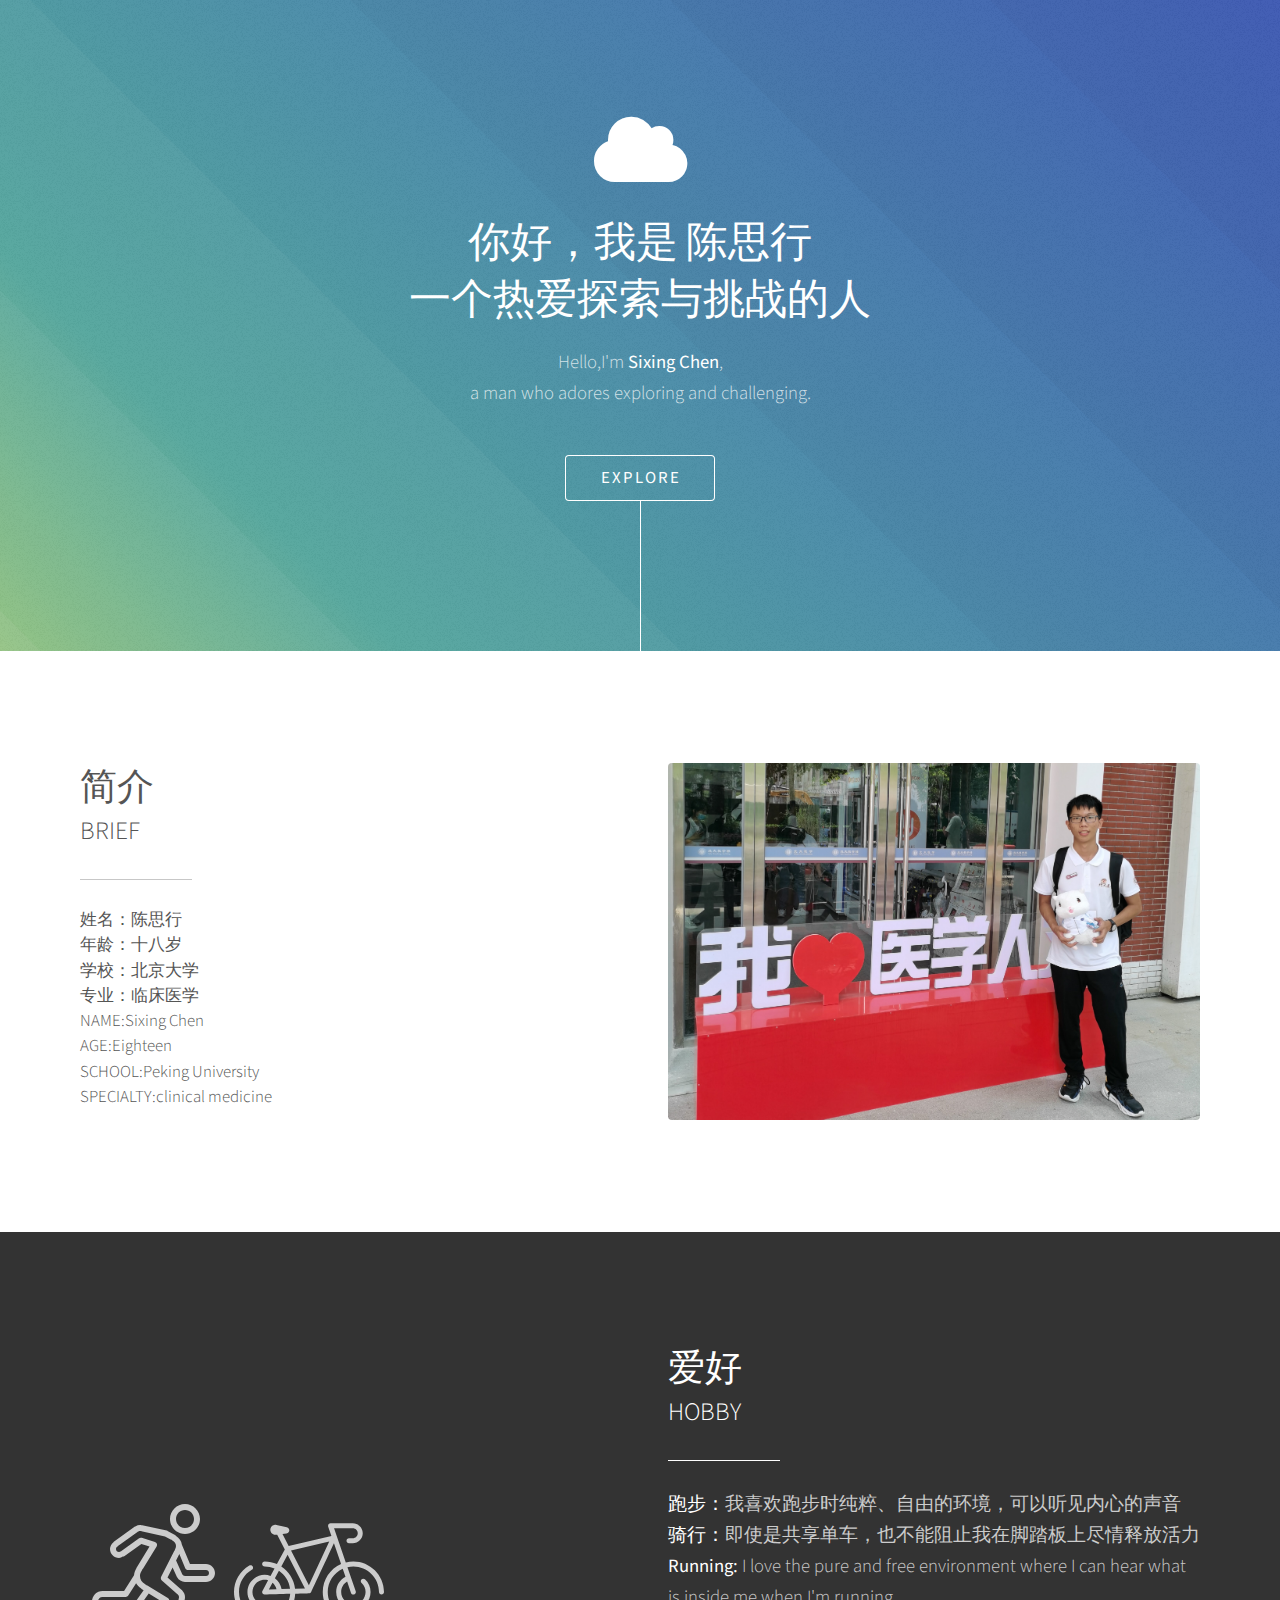
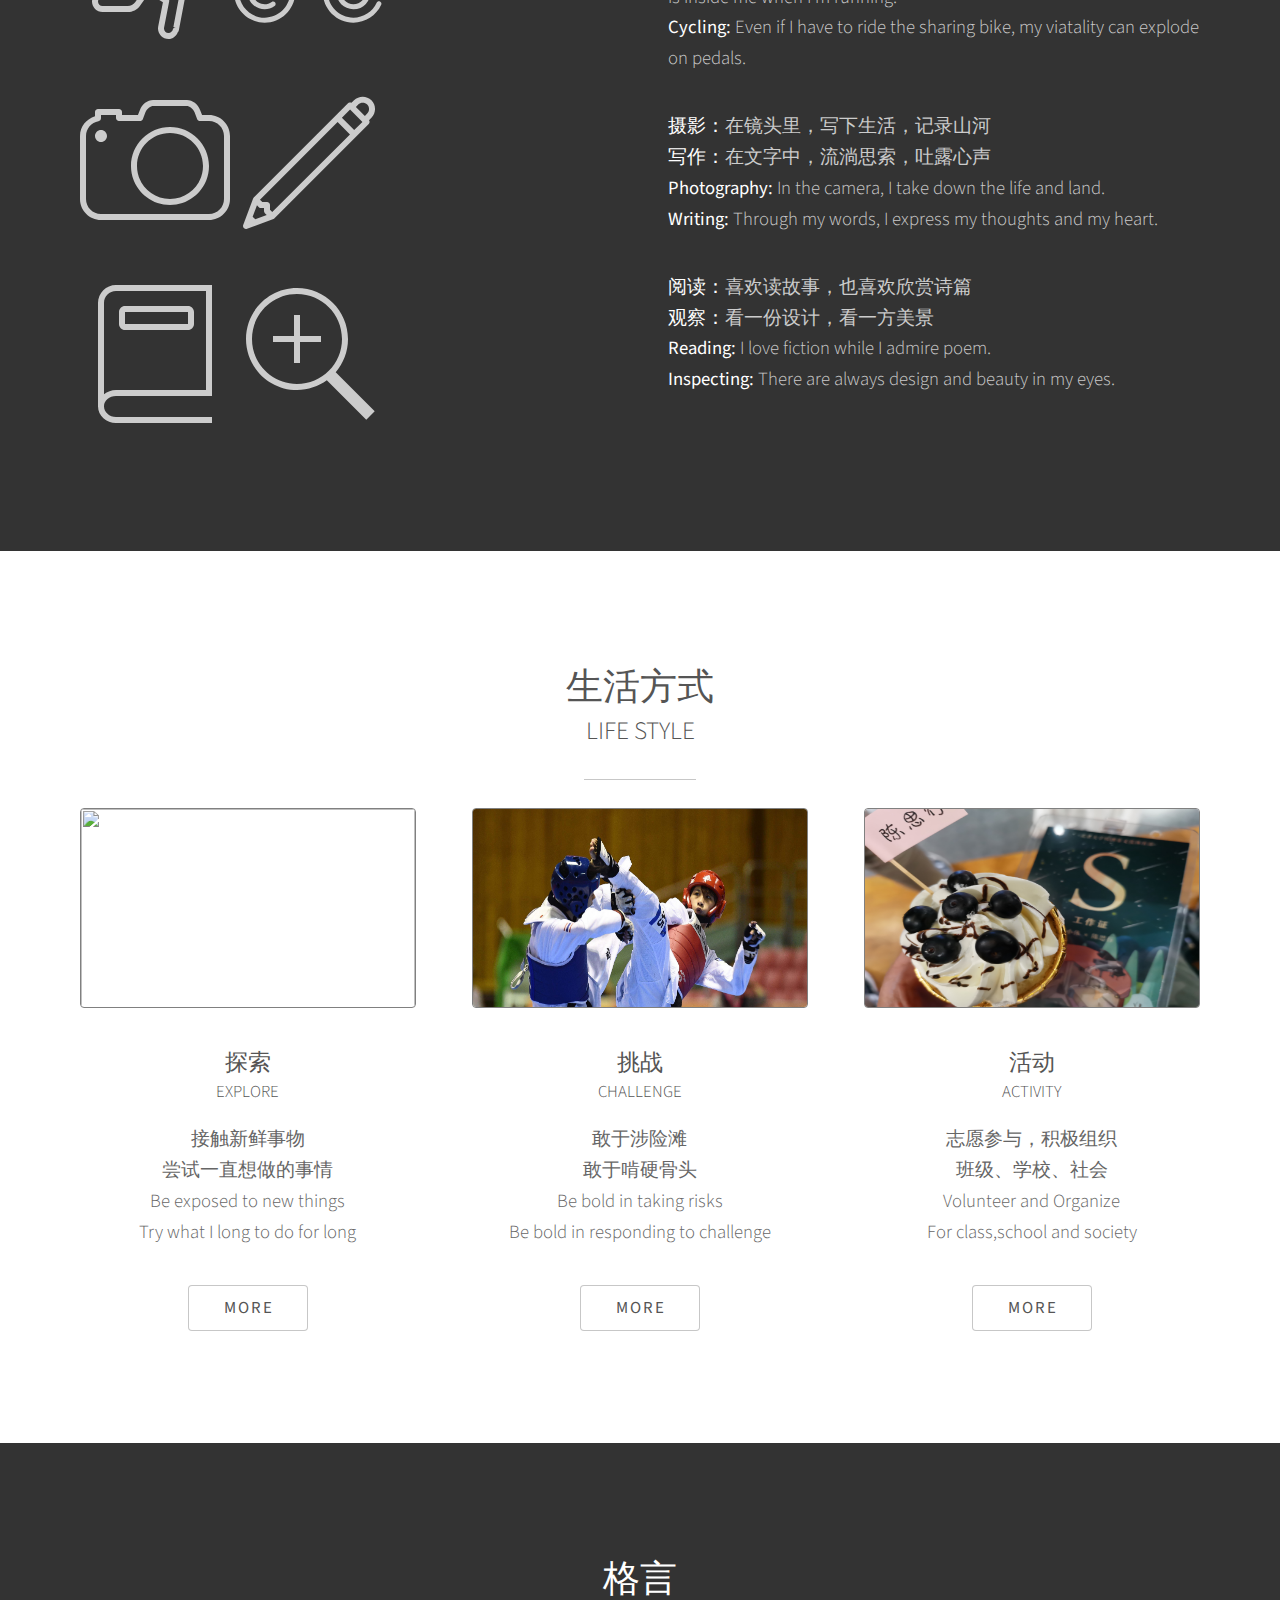
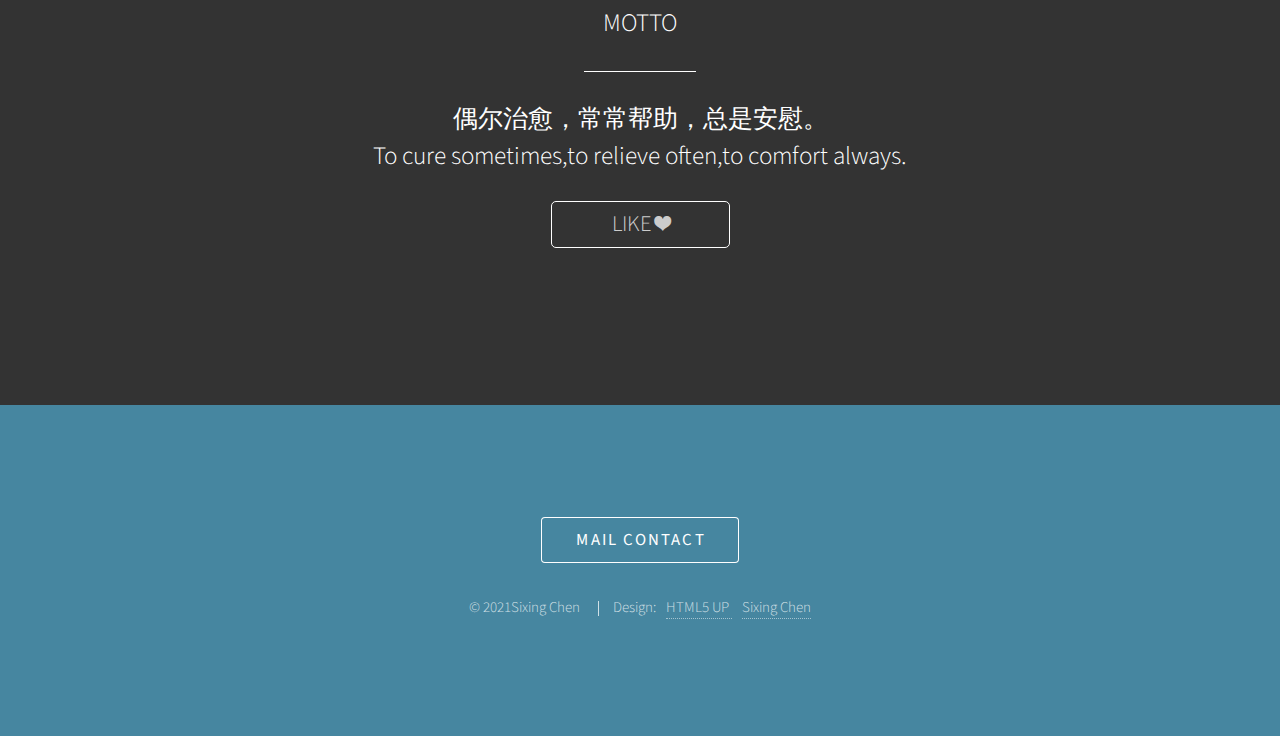
==== commit 071f6af7: "10-6" ====
--- a/index.html
+++ b/index.html
@@ -13,6 +13,13 @@
 		<noscript><link rel="stylesheet" href="assets/css/noscript.css" /></noscript>
 		<link rel="stylesheet" href="assets/css/selfedit.css" />
 		<script src="https://kit.fontawesome.com/3821220a64.js" crossorigin="anonymous"></script>
+
+
+		<script type="text/javascript">
+			function display_alertmail(){
+  				alert("欢迎，这是我的邮箱：1442463910@qq.com")
+ 			}
+		</script>
 
 		<!-- <script typet="text/javascript" src="http://libs.baidu.com/jquery/1.9.1/jquery.min.js"></script> -->
 		<!-- <script typet="text/javascript" src="assets/js/frombaidu.js"></script> -->
@@ -227,7 +234,7 @@
 							</p>
 							
 							<ul class="actions special">
-								<li><a href="#" class="button">More</a></li>
+								<li><a href="challenge/challenge.html" class="button">More</a></li>
 							</ul>
 						</div>
 						<div class="col-4 col-12-medium">
@@ -243,7 +250,7 @@
 							    For class,school and society</br>
 							</p>
 							<ul class="actions special">
-								<li><a href="#" class="button">More</a></li>
+								<li><a href="activity/activity.html" class="button">More</a></li>
 							</ul>
 						</div>
 					</div>
@@ -276,12 +283,14 @@
 		<!-- Footer -->
 			<section id="footer">
 				<ul class="icons">
-					<li><a href="#" class="icon brands alt fa-twitter"><span class="label">Twitter</span></a></li>
+					<!-- <li><a href="#" class="icon brands alt fa-twitter"><span class="label">Twitter</span></a></li>
 					<li><a href="#" class="icon brands alt fa-facebook-f"><span class="label">Facebook</span></a></li>
 					<li><a href="#" class="icon brands alt fa-instagram"><span class="label">Instagram</span></a></li>
 					<li><a href="#" class="icon brands alt fa-github"><span class="label">GitHub</span></a></li>
-					<li><a href="#" class="icon solid alt fa-envelope"><span class="label">Email</span></a></li>
+					<li><a href="#" class="icon solid alt fa-envelope" ><span class="label">Email</span></a></li> -->
+					
 				</ul>
+				<input type="button" onclick="display_alertmail()" value="Mail Contact" />
 				<ul class="copyright">
 					<li>&copy; 2021Sixing Chen</li>
 					<li>Design:&ensp;    
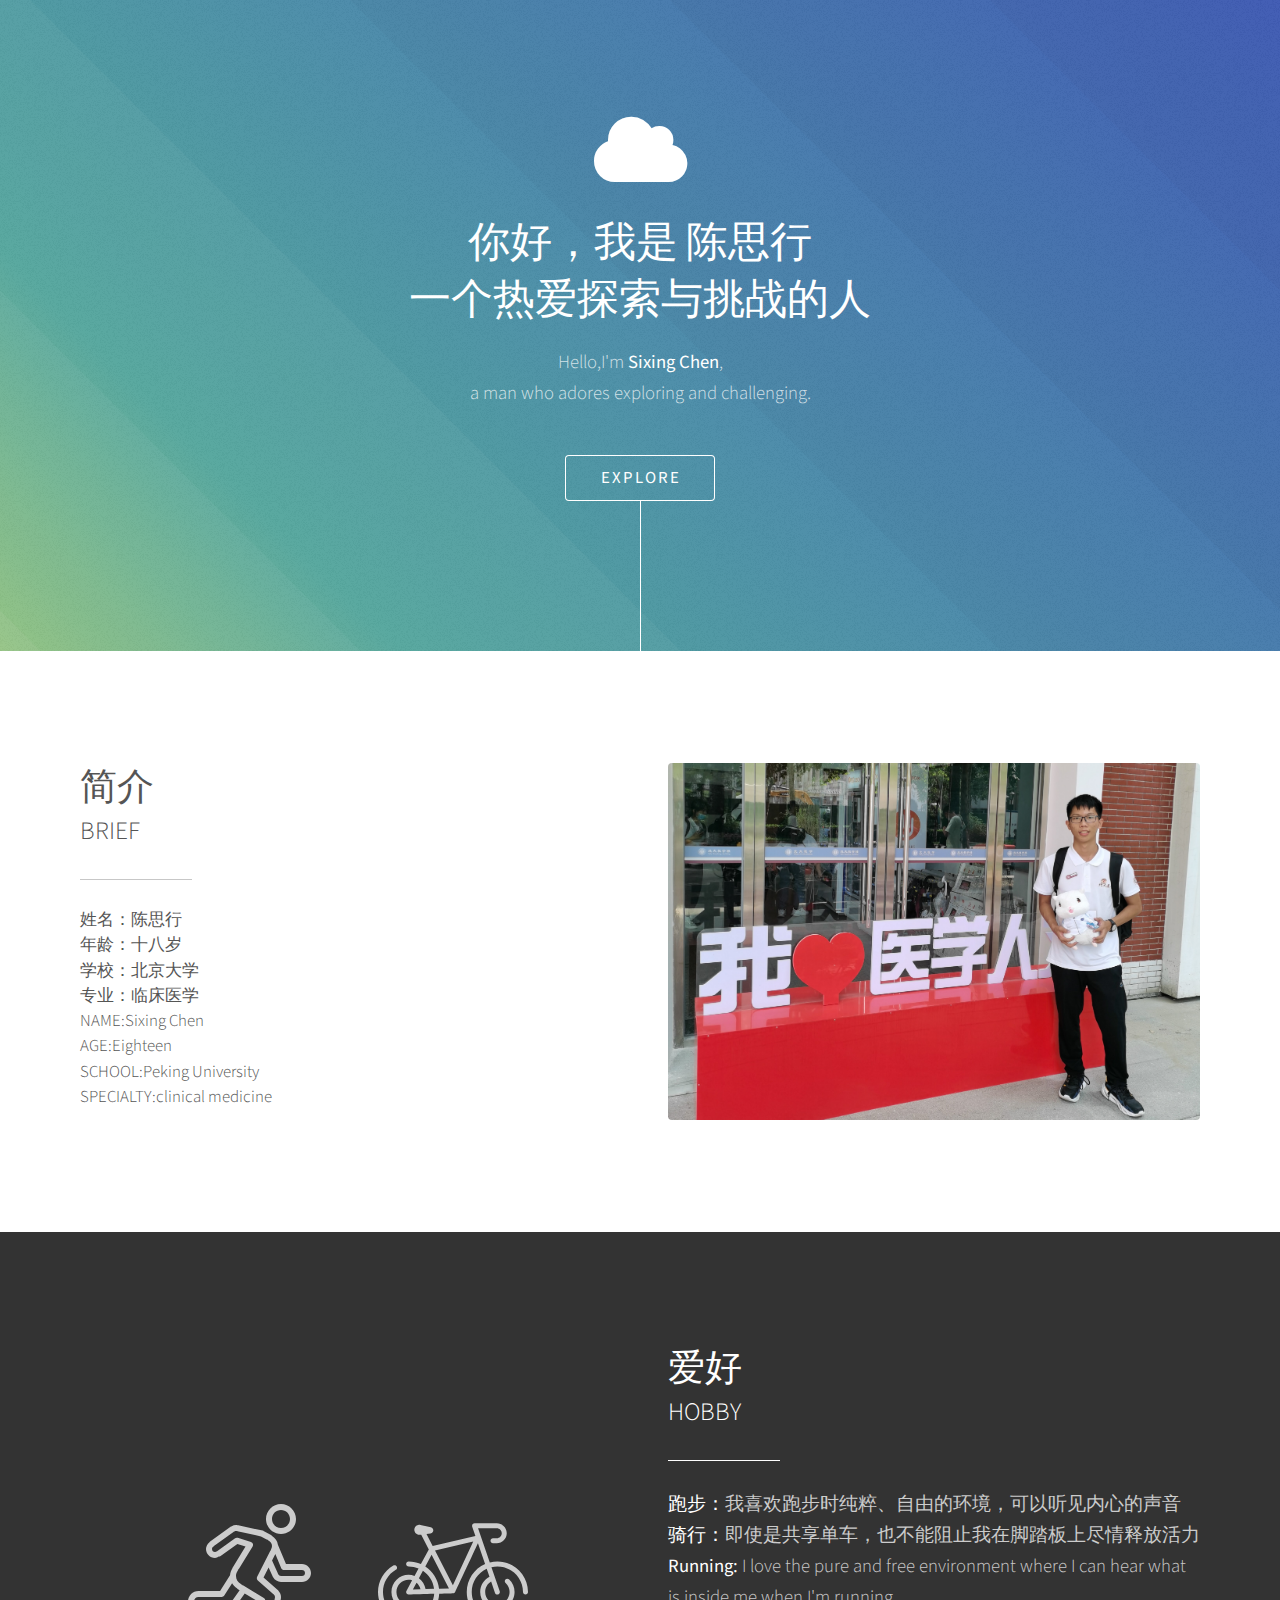
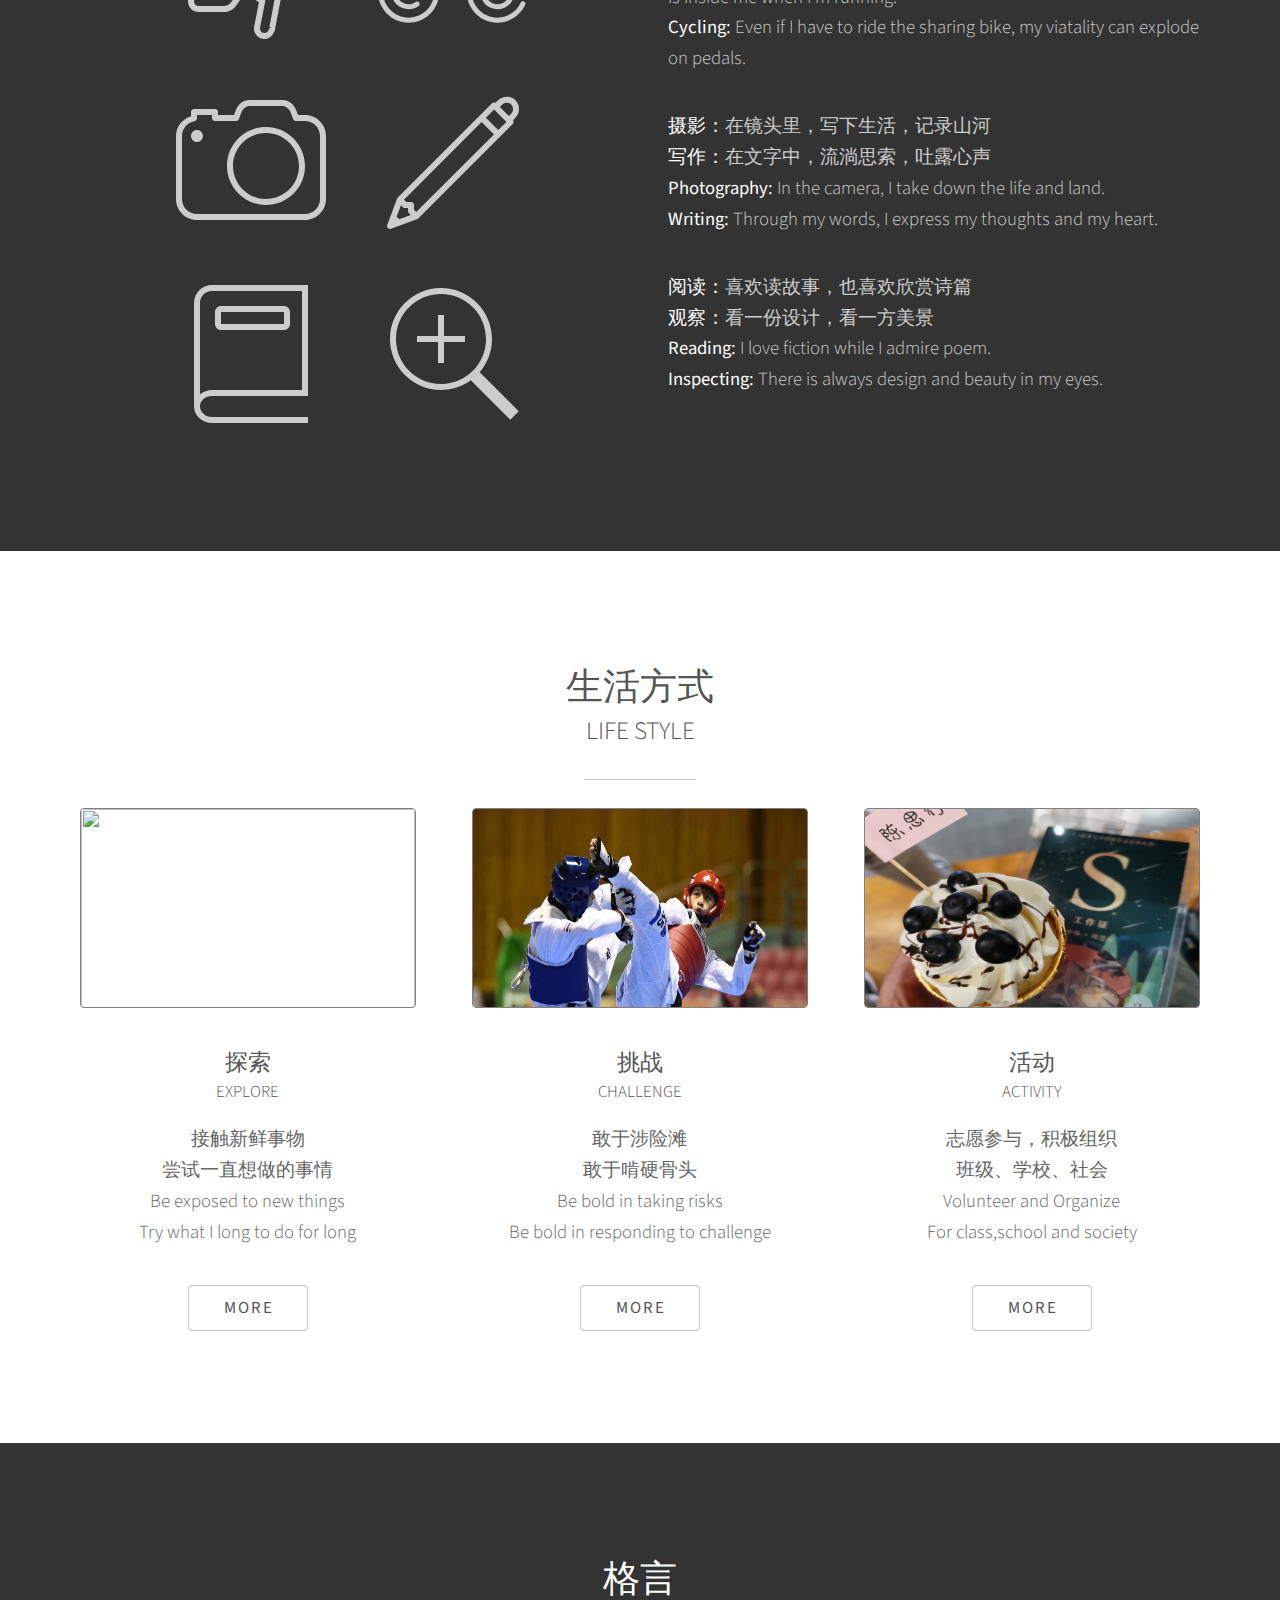
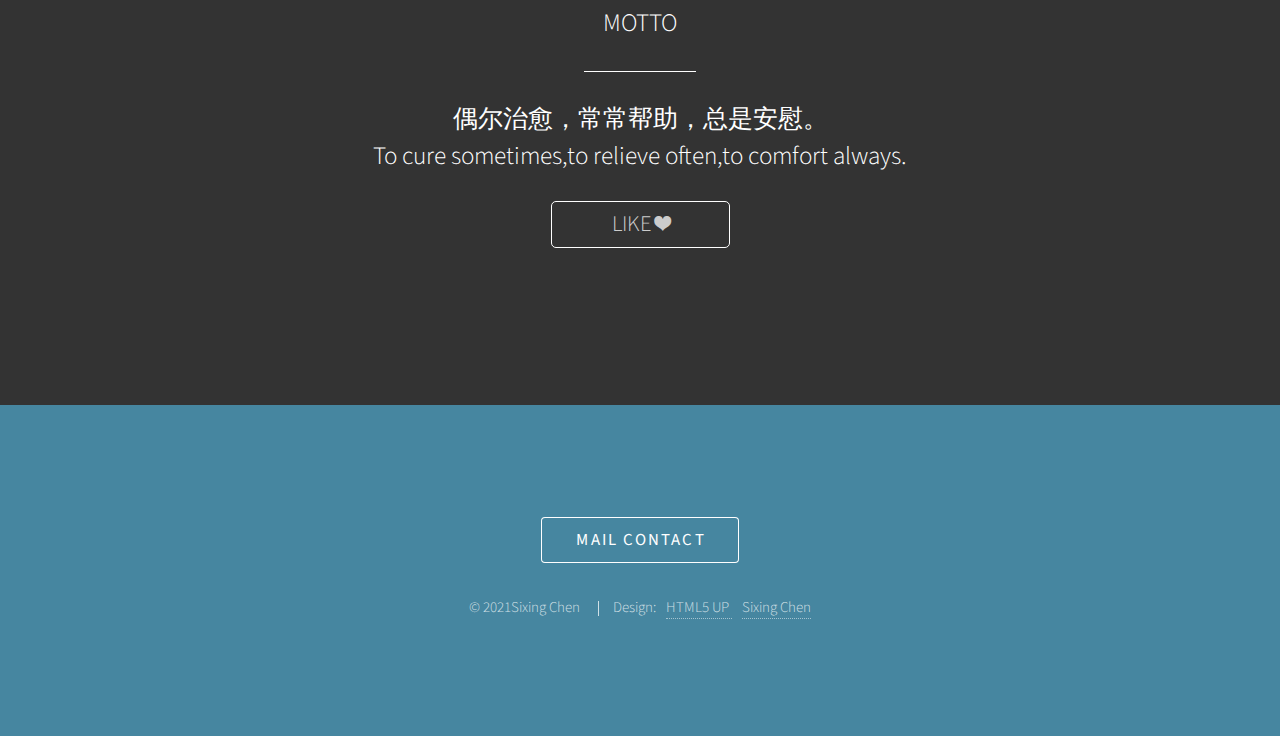
==== commit b40e5f88: "Update index.html" ====
--- a/index.html
+++ b/index.html
@@ -100,10 +100,12 @@
 							</br>
 						</br></br></br></br>
 
+						&nbsp;&nbsp;&nbsp;&nbsp;&nbsp;&nbsp;&nbsp;&nbsp;&nbsp;&nbsp;&nbsp;&nbsp;&nbsp;&nbsp;&nbsp;&nbsp;&nbsp;&nbsp;&nbsp;&nbsp;&nbsp;&nbsp;&nbsp;
 						<svg xmlns="http://www.w3.org/2000/svg" x="0px" y="0px"
 						width="150" height="150"
 						viewBox="0 0 226 226"
 						style=" fill:#000000;"><g transform=""><g fill="none" fill-rule="nonzero" stroke="none" stroke-width="1" stroke-linecap="butt" stroke-linejoin="miter" stroke-miterlimit="10" stroke-dasharray="" stroke-dashoffset="0" font-family="none" font-weight="none" font-size="none" text-anchor="none" style="mix-blend-mode: normal"><path d="M0,226v-226h226v226z" fill="none"></path><g fill="#cccccc"><path d="M158.2,9.04c-12.43,0 -22.6,10.17 -22.6,22.6c0,12.41234 10.17,22.6 22.6,22.6c12.43,0 22.6,-10.18766 22.6,-22.6c0,-12.43 -10.17,-22.6 -22.6,-22.6zM158.2,18.08c7.55687,0 13.56,6.02078 13.56,13.56c0,7.53922 -6.00313,13.56 -13.56,13.56c-7.53922,0 -13.56,-6.02078 -13.56,-13.56c0,-7.53922 6.02078,-13.56 13.56,-13.56zM90.4,40.68c-2.34828,0 -4.55531,0.65328 -6.44453,1.695c-0.44141,0.14125 -0.8475,0.35313 -1.23594,0.60031l-31.30453,22.49406c-0.54734,0.38844 -1.00641,0.90047 -1.32422,1.48313c-2.825,2.48953 -4.89078,5.84422 -4.89078,9.8875c0,7.43328 6.12672,13.56 13.56,13.56c2.20703,0 3.93734,-1.20063 5.77359,-2.13641c0.95344,0.01766 1.90687,-0.2825 2.68375,-0.8475l25.24844,-18.15063l12.27109,3.88438l-19.28063,31.42813c-0.21188,0.35313 -0.38844,0.72391 -0.49438,1.11234c-1.9775,3.17812 -3.31937,6.83297 -3.53125,10.80562c-0.10594,0.14125 -0.19422,0.2825 -0.2825,0.42375l-14.74297,23.20031h-32.50516c-8.68687,0 -15.82,7.13313 -15.82,15.82c0,8.68687 7.13313,15.82 15.82,15.82h38.11984c7.30969,0 14.19562,-3.56656 18.43312,-9.53438l13.10094,-18.50375l21.38172,13.18922l-7.13312,36.63672c-0.05297,0.30016 -0.07063,0.61797 -0.07063,0.93578c-0.10594,0.68859 -0.21188,1.39484 -0.21188,2.13641c0,8.68688 7.13313,15.82 15.82,15.82c6.58578,0 11.61781,-4.46703 13.98375,-10.24063c0.81219,-0.68859 1.35953,-1.60672 1.55375,-2.64844v-0.01766l9.16359,-48.21922c0.07063,-0.35313 0.08828,-0.72391 0.07063,-1.09469c0.03531,-0.31781 0.08828,-0.51203 0.08828,-1.05937c0,-3.30172 -1.39484,-6.16203 -3.33703,-8.49266c-0.26484,-0.63562 -0.67094,-1.18297 -1.16531,-1.62438l-21.82312,-19.33359l7.6275,-15.06078l6.35625,14.00141c0.14125,0.31781 0.31781,0.60031 0.51203,0.86516c2.31297,4.16688 6.74469,7.04484 11.82969,7.04484h31.64c7.43328,0 13.56,-6.12672 13.56,-13.56c0,-7.43328 -6.12672,-13.56 -13.56,-13.56h-24.11844l-12.18281,-29.02688c-0.65328,-5.59703 -4.14922,-10.15234 -8.77516,-13.03031c-0.40609,-0.60031 -0.95344,-1.11234 -1.58906,-1.46547l-11.31766,-6.32094c-0.38844,-0.21188 -0.79453,-0.37078 -1.23594,-0.45906l-36.90156,-8.05125c-0.35312,-0.07062 -0.70625,-0.10594 -1.05937,-0.08828c-0.72391,-0.14125 -1.39484,-0.31781 -2.26,-0.31781zM90.4,49.72c0.2825,0 0.63562,0.05297 1.13,0.17656c0.58266,0.14125 1.18297,0.17656 1.76562,0.10594l-0.70625,0.08828l35.45375,7.75109l9.19891,5.12031l-0.52969,-1.64203c0.40609,1.21828 1.30656,2.20703 2.48953,2.71906c3.19578,1.37719 5.43813,4.53766 5.43813,8.28078c0,1.57141 -0.42375,3.01922 -1.20063,4.39641c-0.61797,1.07703 -0.75922,2.33063 -0.42375,3.51359l-0.49437,-1.58906l-20.26937,40.09734c-0.93578,1.83625 -0.51203,4.06094 1.04172,5.42047l23.53578,20.88734l-0.35312,-0.97109c0.26484,0.67094 0.67094,1.28891 1.20062,1.76563c0.91813,0.86516 1.48313,1.99516 1.48313,3.31938c0,-0.08828 -0.01766,0.08828 -0.07063,0.63562c-0.10594,0.70625 -0.01766,1.43016 0.21188,2.10109l-0.37078,-1.05937l-8.22781,43.34609h3.72547c-2.17172,0 -4.04328,1.55375 -4.44938,3.69016c-0.58266,3.14281 -3.28406,5.52641 -6.63875,5.52641c-3.79609,0 -6.78,-2.98391 -6.78,-6.78c0,-0.44141 0.05297,-0.88281 0.14125,-1.34187c0,-0.05297 0.01766,-0.10594 0.01766,-0.15891l7.68047,-39.55c0.35312,-1.85391 -0.45906,-3.72547 -2.06578,-4.71422l-32.71703,-20.19875l0.44141,1.74797c-0.31781,-1.27125 -1.16531,-2.33062 -2.31297,-2.93094c-4.36109,-2.26 -7.345,-6.69172 -7.345,-11.95328c0,-2.94859 0.95344,-5.63234 2.57781,-7.89234c0.79453,-1.11234 1.05937,-2.50719 0.68859,-3.83141l0.49438,1.83625l21.29344,-34.67687c0.72391,-1.18297 0.86516,-2.64844 0.38844,-3.93734c-0.49437,-1.30656 -1.55375,-2.31297 -2.87797,-2.73672l-19.93391,-6.32094c-1.35953,-0.44141 -2.84266,-0.19422 -3.99031,0.63563l-26.66094,19.15703c-0.26484,0.15891 -0.51203,0.31781 -0.74156,0.51203c-0.82984,0.70625 -1.78328,1.09469 -2.87797,1.09469c-2.56016,0 -4.52,-1.95984 -4.52,-4.52c0,-1.65969 0.86516,-3.01922 2.18937,-3.81375c0.22953,-0.15891 0.45906,-0.31781 0.65328,-0.51203c0.01766,-0.01766 0.03531,-0.03531 0.05297,-0.05297l29.99797,-21.50531l-0.8475,0.12359c0.60031,-0.08828 1.18297,-0.31781 1.71266,-0.65328c0.72391,-0.45906 1.51844,-0.70625 2.40125,-0.70625zM149.67203,84.53812l8.88109,21.16984c0.70625,1.67734 2.34828,2.77203 4.16688,2.77203h27.12c2.56016,0 4.52,1.95984 4.52,4.52c0,2.56016 -1.95984,4.52 -4.52,4.52h-31.64c-1.83625,0 -3.35469,-1.07703 -4.07859,-2.61312c-0.31781,-0.68859 -0.81219,-1.28891 -1.43016,-1.73031l0.86516,0.58266l-8.82812,-19.47484zM84.53812,128.44922c1.83625,2.94859 4.34344,5.45578 7.25672,7.41563c0.37078,0.61797 0.88281,1.14766 1.50078,1.51844l2.56016,1.58906l-12.78312,18.02703c-2.5425,3.58422 -6.65641,5.72063 -11.05281,5.72063h-38.11984c-3.79609,0 -6.78,-2.98391 -6.78,-6.78c0,-3.79609 2.98391,-6.78 6.78,-6.78h34.99469c1.55375,0 2.98391,-0.79453 3.81375,-2.10109z"></path></g><path d="" fill="none"></path></g></g></svg>
+						&nbsp;&nbsp;&nbsp;&nbsp;&nbsp;&nbsp;&nbsp;&nbsp;&nbsp;&nbsp;&nbsp;
 
 						<svg xmlns="http://www.w3.org/2000/svg" x="0px" y="0px"
 						width="150" height="150"
@@ -113,11 +115,14 @@
 					</br>
 				</br>
 
+
+				&nbsp;&nbsp;&nbsp;&nbsp;&nbsp;&nbsp;&nbsp;&nbsp;&nbsp;&nbsp;&nbsp;&nbsp;&nbsp;&nbsp;&nbsp;&nbsp;&nbsp;&nbsp;&nbsp;&nbsp;&nbsp;&nbsp;&nbsp;
 				<svg xmlns="http://www.w3.org/2000/svg" x="0px" y="0px"
 				width="150" height="150"
 				viewBox="0 0 172 172"
 				style=" fill:#000000;"><g fill="none" fill-rule="nonzero" stroke="none" stroke-width="1" stroke-linecap="butt" stroke-linejoin="miter" stroke-miterlimit="10" stroke-dasharray="" stroke-dashoffset="0" font-family="none" font-weight="none" font-size="none" text-anchor="none" style="mix-blend-mode: normal"><path d="M0,172v-172h172v172z" fill="none"></path><g fill="#cccccc"><path d="M83.85,13.76c-6.54406,0 -12.64469,4.86438 -15.265,11.61l-2.15,5.59h-18.275v-3.44c0,-1.89469 -1.54531,-3.44 -3.44,-3.44h-24.08c-1.89469,0 -3.44,1.54531 -3.44,3.44v4.8375c-9.84969,3.02344 -17.2,11.87875 -17.2,22.6825v72.24c0,13.26281 10.81719,24.08 24.08,24.08h123.84c13.26281,0 24.08,-10.81719 24.08,-24.08v-72.24c0,-13.26281 -10.81719,-24.08 -24.08,-24.08h-7.955l-2.15,-5.59c-2.62031,-6.74562 -8.7075,-11.61 -15.265,-11.61zM83.85,20.64h38.7c2.63375,0 7.17563,2.98313 8.815,7.2025l3.01,7.8475c0.52406,1.31688 1.81406,2.16344 3.225,2.15h10.32c9.54063,0 17.2,7.65938 17.2,17.2v72.24c0,9.54063 -7.65937,17.2 -17.2,17.2h-123.84c-9.54062,0 -17.2,-7.65937 -17.2,-17.2v-72.24c0,-8.55969 6.16781,-15.61437 14.2975,-16.985c1.65281,-0.25531 2.87563,-1.66625 2.9025,-3.3325v-3.7625h17.2v3.44c0,1.89469 1.54531,3.44 3.44,3.44h24.08c1.41094,0.01344 2.70094,-0.83312 3.225,-2.15l3.01,-7.8475c1.63938,-4.21937 6.18125,-7.2025 8.815,-7.2025zM103.2,44.72c-24.64437,0 -44.72,20.07563 -44.72,44.72c0,24.64438 20.07563,44.72 44.72,44.72c24.64438,0 44.72,-20.07562 44.72,-44.72c0,-24.64437 -20.07562,-44.72 -44.72,-44.72zM24.08,48.16c-3.80281,0 -6.88,3.07719 -6.88,6.88c0,3.80281 3.07719,6.88 6.88,6.88c3.80281,0 6.88,-3.07719 6.88,-6.88c0,-3.80281 -3.07719,-6.88 -6.88,-6.88zM103.2,51.6c20.93563,0 37.84,16.90438 37.84,37.84c0,20.93563 -16.90437,37.84 -37.84,37.84c-20.93562,0 -37.84,-16.90437 -37.84,-37.84c0,-20.93562 16.90438,-37.84 37.84,-37.84z"></path></g></g></svg>
 
+				&nbsp;&nbsp;&nbsp;&nbsp;&nbsp;&nbsp;&nbsp;&nbsp;&nbsp;&nbsp;&nbsp;
 				<svg xmlns="http://www.w3.org/2000/svg" x="0px" y="0px"
 				width="150" height="150"
 				viewBox="0 0 226 226"
@@ -126,11 +131,13 @@
 			</br>
 		</br>
 
+		&nbsp;&nbsp;&nbsp;&nbsp;&nbsp;&nbsp;&nbsp;&nbsp;&nbsp;&nbsp;&nbsp;&nbsp;&nbsp;&nbsp;&nbsp;&nbsp;&nbsp;&nbsp;&nbsp;&nbsp;&nbsp;&nbsp;&nbsp;
 		<svg xmlns="http://www.w3.org/2000/svg" x="0px" y="0px"
 		width="150" height="150"
 		viewBox="0 0 226 226"
 		style=" fill:#000000;"><g fill="none" fill-rule="nonzero" stroke="none" stroke-width="1" stroke-linecap="butt" stroke-linejoin="miter" stroke-miterlimit="10" stroke-dasharray="" stroke-dashoffset="0" font-family="none" font-weight="none" font-size="none" text-anchor="none" style="mix-blend-mode: normal"><path d="M0,226v-226h226v226z" fill="none"></path><g fill="#cccccc"><path d="M54.24,9.04c-14.91953,0 -27.12,12.20047 -27.12,27.12v155.56922c0,14.35453 12.80078,25.23078 27.12,25.23078h144.64v-9.04h-144.64c-9.76391,0 -18.08,-7.32734 -18.08,-16.19078c0,-8.86344 8.13953,-15.44922 18.08,-15.44922h144.64v-167.24zM54.24,18.08h135.6v149.16h-135.6c-6.74469,0 -13.13625,2.43656 -18.08,6.40922v-137.48922c0,-10.02875 8.05125,-18.08 18.08,-18.08zM67.8,40.68c-4.94375,0 -9.04,4.09625 -9.04,9.04v18.08c0,4.94375 4.09625,9.04 9.04,9.04h94.92c4.94375,0 9.04,-4.09625 9.04,-9.04v-18.08c0,-4.94375 -4.09625,-9.04 -9.04,-9.04zM67.8,49.72h94.92v18.08h-94.92z"></path></g></g></svg>
 
+		&nbsp;&nbsp;&nbsp;&nbsp;&nbsp;&nbsp;&nbsp;&nbsp;&nbsp;&nbsp;&nbsp;
 		<svg xmlns="http://www.w3.org/2000/svg" x="0px" y="0px"
 		width="150" height="150"
 		viewBox="0 0 226 226"
@@ -174,7 +181,7 @@
 								<strong>观察：</strong>看一份设计，看一方美景</br>
 							
 								<strong>Reading:</strong> I love fiction while I admire poem.</br>
-								<strong>Inspecting:</strong> There are always design and beauty in my eyes.</br>
+								<strong>Inspecting:</strong> There is always design and beauty in my eyes.</br>
 
 							</p>
 
